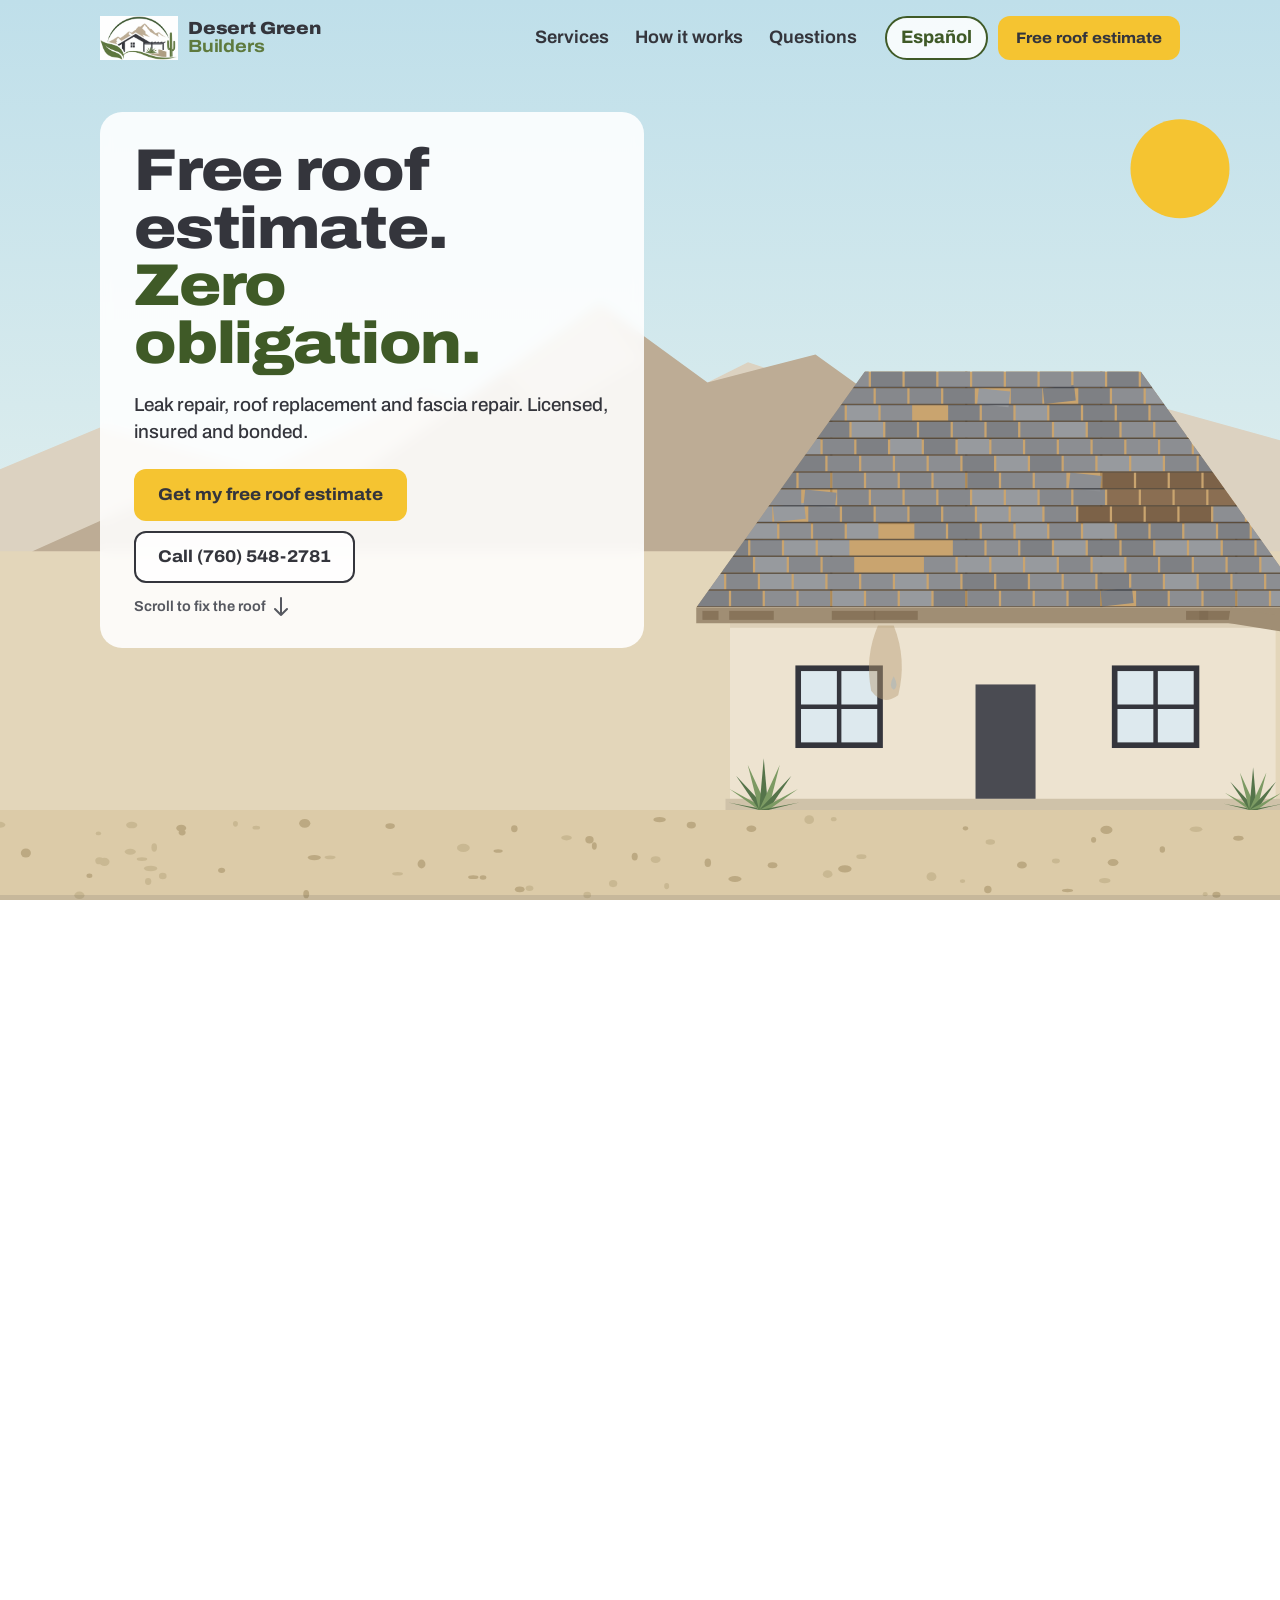
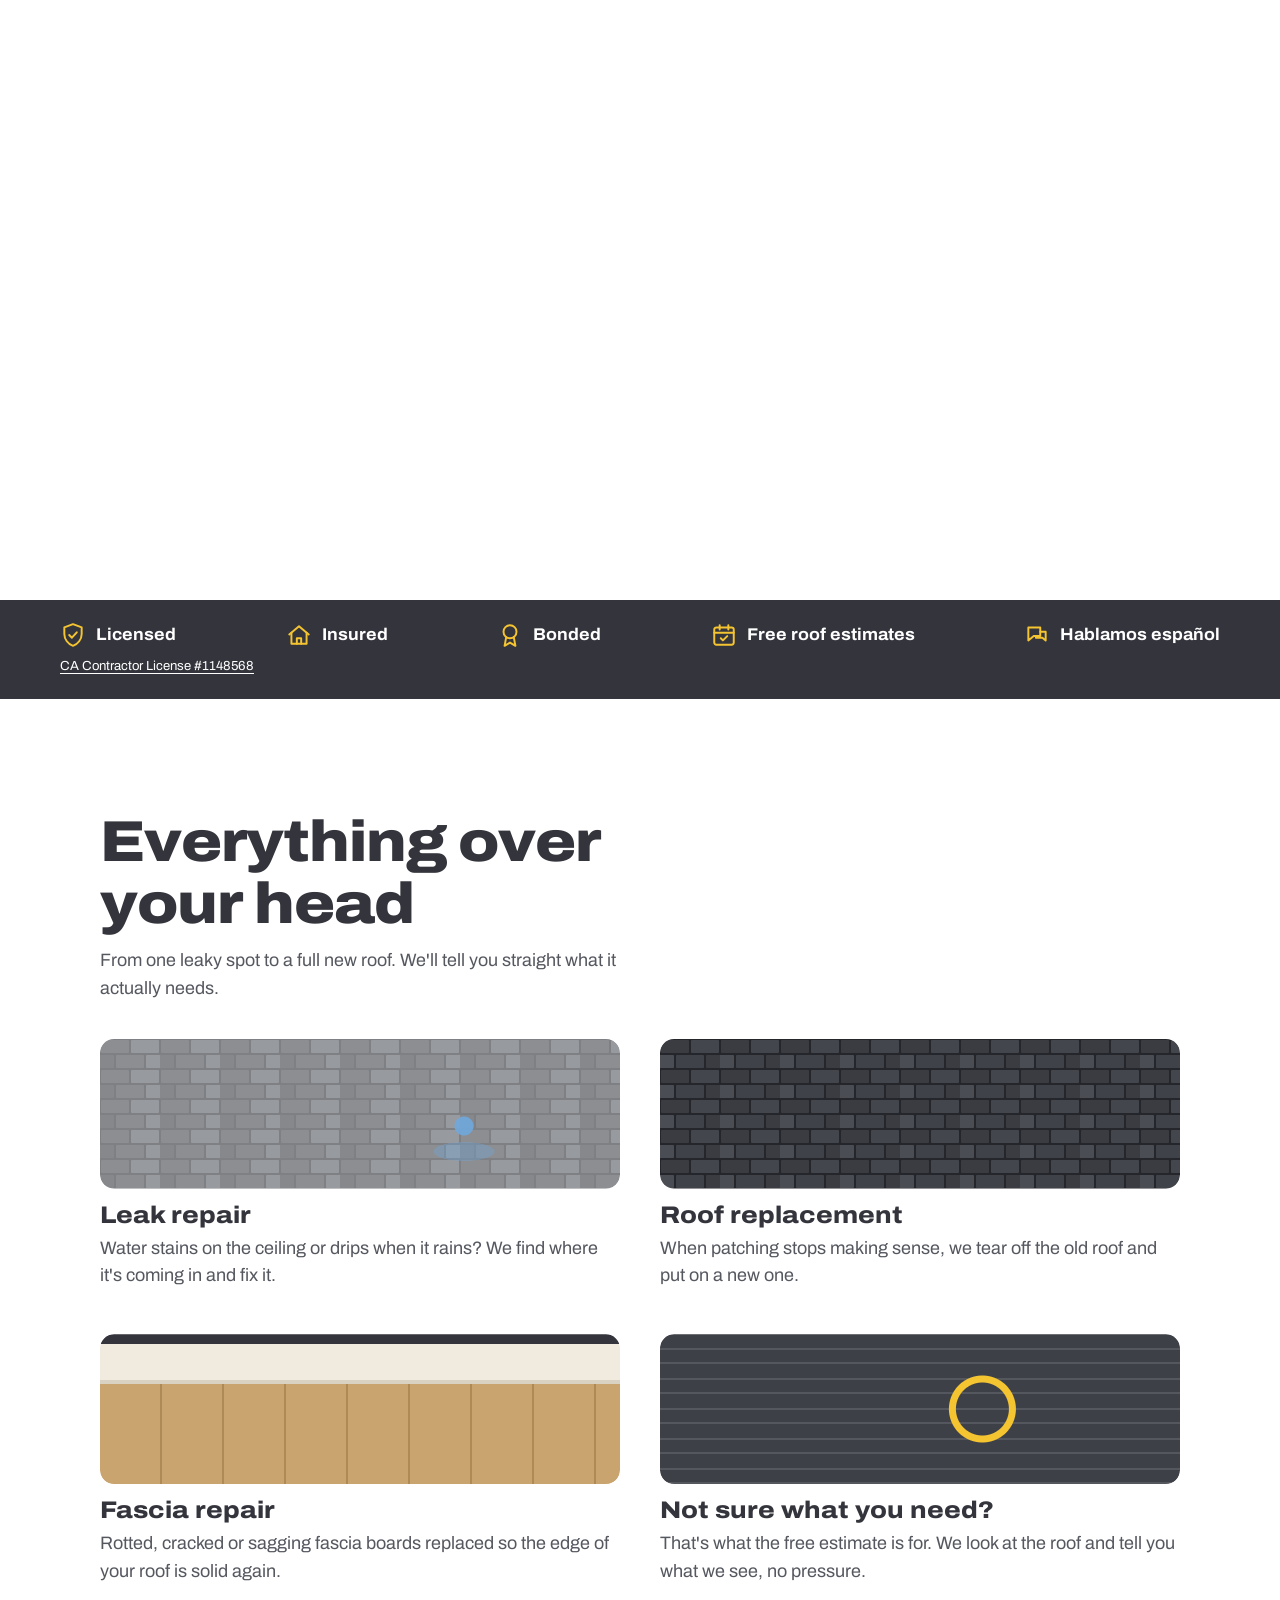
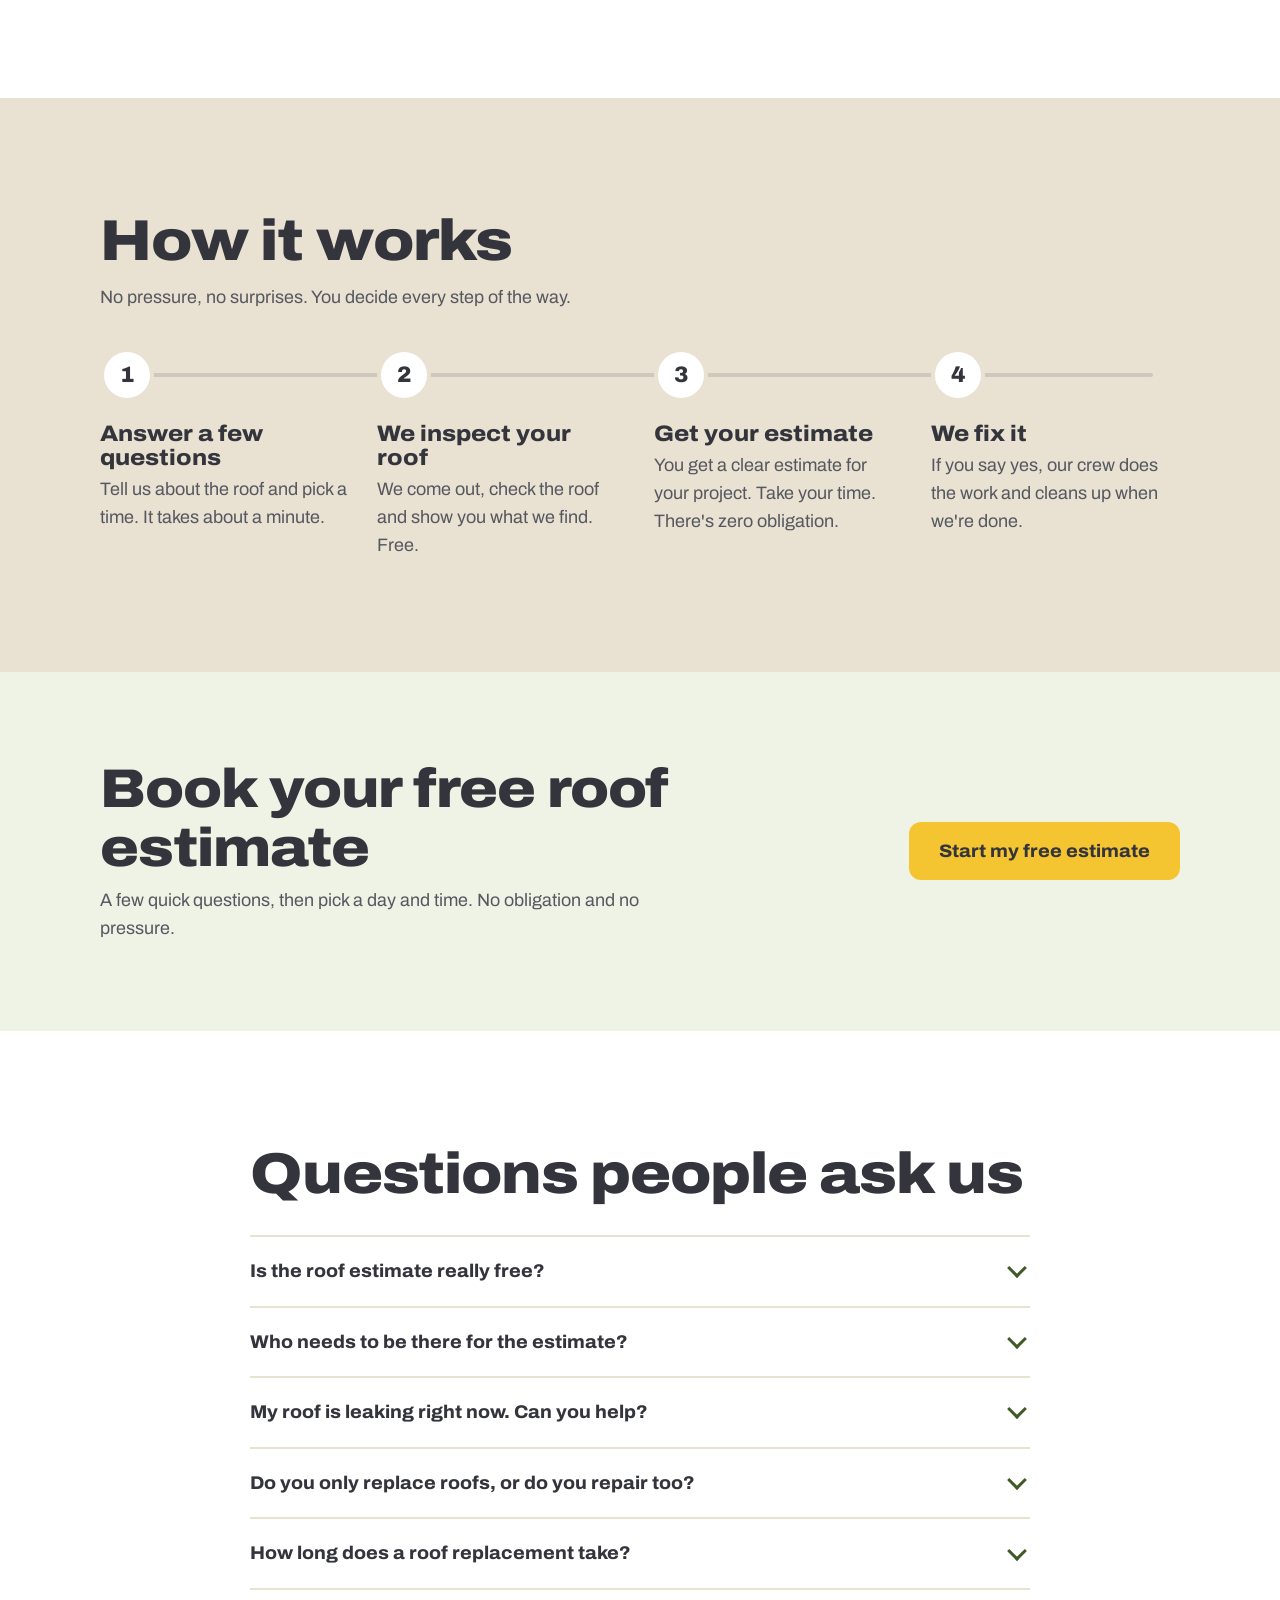
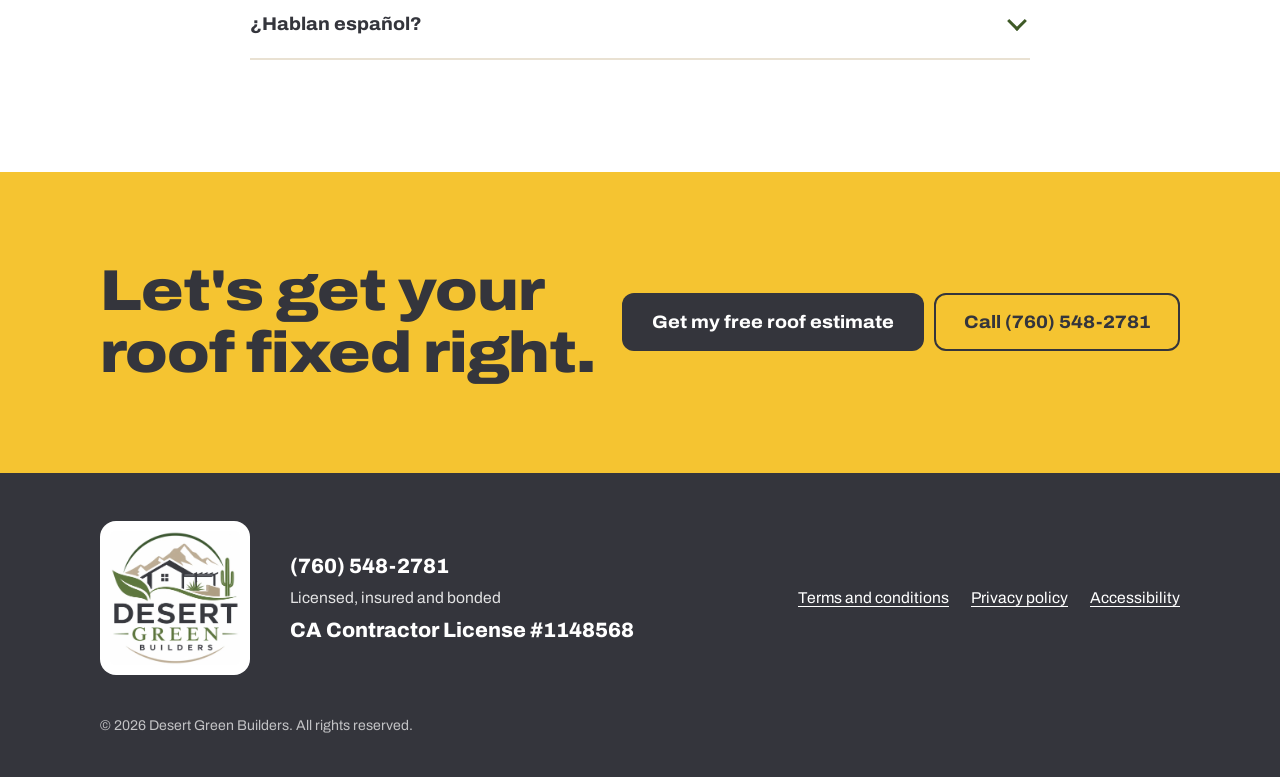
==== roofing/index.html @ aab6ffae "Add a separate roofing site at /roofing/ New landing page (scroll-built roof repair scene, services," ====
<!doctype html>
<html lang="en" data-title-es="Desert Green Builders | Reparación de goteras y techos nuevos" data-desc-es="Reparación de goteras, techos nuevos y reparación de fascia. Estimado gratis en su casa, sin compromiso. Con licencia, asegurados y afianzados.">
<head>
  <meta charset="utf-8">
  <meta name="viewport" content="width=device-width, initial-scale=1, viewport-fit=cover">
  <title>Desert Green Builders | Roof Leak Repair &amp; Roof Replacement</title>
  <meta name="description" content="Roof leak repair, roof replacement and fascia repair. Free on-site roof estimate with zero obligation. Licensed, insured and bonded. Hablamos español.">
  <link rel="canonical" href="https://desertgreenbuilders.com/roofing/">
  <meta name="theme-color" content="#3F5A27">
  <meta name="color-scheme" content="light">

  <meta property="og:type" content="website">
  <meta property="og:site_name" content="Desert Green Builders">
  <meta property="og:title" content="Desert Green Builders | Free roof estimate">
  <meta property="og:description" content="Leak repair, roof replacement and fascia repair. Free on-site estimate, zero obligation.">
  <meta property="og:url" content="https://desertgreenbuilders.com/roofing/">
  <meta property="og:image" content="https://desertgreenbuilders.com/assets/img/og.jpg">
  <meta name="twitter:card" content="summary_large_image">

  <link rel="icon" href="/favicon.ico" sizes="any">
  <link rel="icon" type="image/png" href="/assets/img/icon-512.png">
  <link rel="apple-touch-icon" href="/apple-touch-icon.png">

  <link rel="preconnect" href="https://fonts.googleapis.com">
  <link rel="preconnect" href="https://fonts.gstatic.com" crossorigin>
  <link href="https://fonts.googleapis.com/css2?family=Archivo:wdth,wght@62..125,100..900&display=swap" rel="stylesheet">
  <link rel="stylesheet" href="../assets/css/styles.css">
  <link rel="stylesheet" href="assets/roof.css">

  <script type="application/ld+json">
  {
    "@context": "https://schema.org",
    "@type": "RoofingContractor",
    "name": "Desert Green Builders",
    "url": "https://desertgreenbuilders.com/roofing/",
    "telephone": "+1-760-548-2781",
    "image": "https://desertgreenbuilders.com/assets/img/og.jpg",
    "logo": "https://desertgreenbuilders.com/assets/img/icon-512.png",
    "knowsLanguage": ["en", "es"],
    "makesOffer": [
      {"@type": "Offer", "itemOffered": {"@type": "Service", "name": "Roof leak repair"}},
      {"@type": "Offer", "itemOffered": {"@type": "Service", "name": "Roof replacement"}},
      {"@type": "Offer", "itemOffered": {"@type": "Service", "name": "Fascia repair"}}
    ]
  }
  </script>
  <!-- Meta Pixel Code -->
  <script>
  !function(f,b,e,v,n,t,s)
  {if(f.fbq)return;n=f.fbq=function(){n.callMethod?
  n.callMethod.apply(n,arguments):n.queue.push(arguments)};
  if(!f._fbq)f._fbq=n;n.push=n;n.loaded=!0;n.version='2.0';
  n.queue=[];t=b.createElement(e);t.async=!0;
  t.src=v;s=b.getElementsByTagName(e)[0];
  s.parentNode.insertBefore(t,s)}(window, document,'script',
  'https://connect.facebook.net/en_US/fbevents.js');
  fbq('init', '1041541538324909');
  fbq('track', 'PageView');
  </script>
  <noscript><img height="1" width="1" style="display:none"
  src="https://www.facebook.com/tr?id=1041541538324909&ev=PageView&noscript=1"
  /></noscript>
  <!-- End Meta Pixel Code -->
</head>
<body>
  <a class="skip-link" href="#main" data-i18n="skip">Skip to content</a>

  <header class="site-header" id="siteHeader">
    <div class="site-header__inner">
      <a class="brand" href="#top" aria-label="Desert Green Builders, back to top">
        <img class="brand__mark" src="../assets/img/emblem.webp" width="480" height="265" alt="">
        <span class="brand__name">Desert Green <span>Builders</span></span>
      </a>
      <nav class="site-nav" aria-label="Main">
        <a href="#services" data-i18n="nav.services">Services</a>
        <a href="#how" data-i18n="nav.how">How it works</a>
        <a href="#faq" data-i18n="nav.faq">Questions</a>
      </nav>
      <div class="site-header__actions">
        <button class="lang-toggle" type="button" data-lang-toggle>
          <span data-i18n="lang.switch">Español</span>
        </button>
        <a class="btn btn--sun btn--sm header-cta" href="estimate.html" data-i18n="r.cta.short">Free roof estimate</a>
      </div>
    </div>
  </header>

  <main id="main">
    <!-- 1. The roof job: a pinned, scroll-driven illustration -->
    <section class="build" id="top" aria-labelledby="heroTitle">
      <div class="build__stage">
        <svg class="yard" id="yard" role="img" aria-labelledby="roofTitle" preserveAspectRatio="xMidYMax slice">
          <title id="roofTitle" data-i18n="r.scene.alt">Illustration of a worn, leaking roof being torn off and replaced with new underlayment, new shingles and new fascia.</title>
        </svg>

        <div class="build__copy">
          <div class="hero" id="hero">
            <h1 class="hero__title" id="heroTitle">
              <span class="hero__line" data-i18n="r.hero.l1">Free roof estimate.</span>
              <span class="hero__line" data-i18n="hero.l2">Zero obligation.</span>
            </h1>
            <p class="hero__sub" data-i18n="r.hero.sub">Leak repair, roof replacement and fascia repair. Licensed, insured and bonded.</p>
            <div class="hero__actions">
              <a class="btn btn--sun" href="estimate.html" data-i18n="r.cta.book">Get my free roof estimate</a>
              <a class="btn btn--ghost" href="tel:+17605482781" data-i18n="cta.call">Call (760) 548-2781</a>
            </div>
            <p class="hero__hint" aria-hidden="true">
              <span data-i18n="r.hero.hint">Scroll to fix the roof</span>
              <svg width="14" height="20" viewBox="0 0 14 20" fill="none"><path d="M7 1v17M1 12l6 6 6-6" stroke="currentColor" stroke-width="2" stroke-linecap="round" stroke-linejoin="round"/></svg>
            </p>
          </div>

          <ol class="captions" aria-label="How we fix a roof">
            <li class="caption" data-stage="1"><h2 data-i18n="r.cap.1.t">Find the problem</h2><p data-i18n="r.cap.1.d">We get up on the roof, find where the water is getting in and show you what we found.</p></li>
            <li class="caption" data-stage="2"><h2 data-i18n="r.cap.2.t">Tear off the old roof</h2><p data-i18n="r.cap.2.d">Worn and broken shingles come off, all the way down to the deck.</p></li>
            <li class="caption" data-stage="3"><h2 data-i18n="r.cap.3.t">Underlayment</h2><p data-i18n="r.cap.3.d">A new waterproof layer goes down before anything else.</p></li>
            <li class="caption" data-stage="4"><h2 data-i18n="r.cap.4.t">New roof</h2><p data-i18n="r.cap.4.d">New shingles go on row by row, from the edge up to the ridge.</p></li>
            <li class="caption" data-stage="5"><h2 data-i18n="r.cap.5.t">Fascia and edges</h2><p data-i18n="r.cap.5.d">Rotted fascia gets replaced and the edges get sealed, so water runs off instead of in.</p></li>
            <li class="caption caption--final" data-stage="6">
              <h2 data-i18n="r.cap.6.t">Dry, solid, done right.</h2>
              <p data-i18n="r.cap.6.d">A small leak or a whole new roof. It all starts with a free estimate.</p>
              <a class="btn btn--sun" href="estimate.html" data-i18n="r.cta.book">Get my free roof estimate</a>
            </li>
          </ol>
        </div>

        <div class="build__progress" aria-hidden="true"><span id="buildProgress"></span></div>
      </div>
    </section>

    <!-- 2. Trust -->
    <section class="trust" aria-label="Why homeowners trust us">
      <ul class="trust__list">
        <li><svg aria-hidden="true" viewBox="0 0 24 24"><path d="M12 2 4 5v6c0 5 3.4 9.4 8 11 4.6-1.6 8-6 8-11V5l-8-3Z"/><path d="m8.5 12 2.5 2.5 4.5-5"/></svg><span data-i18n="trust.licensed">Licensed</span></li>
        <li><svg aria-hidden="true" viewBox="0 0 24 24"><path d="M3 11.5 12 4l9 7.5"/><path d="M5 10v10h14V10"/><path d="M10 20v-5h4v5"/></svg><span data-i18n="trust.insured">Insured</span></li>
        <li><svg aria-hidden="true" viewBox="0 0 24 24"><circle cx="12" cy="9" r="6"/><path d="m8.5 14-1.5 8 5-3 5 3-1.5-8"/></svg><span data-i18n="trust.bonded">Bonded</span></li>
        <li><svg aria-hidden="true" viewBox="0 0 24 24"><rect x="3" y="5" width="18" height="16" rx="2"/><path d="M3 10h18M8 3v4M16 3v4"/><path d="m9 15 2 2 4-4"/></svg><span data-i18n="r.trust.free">Free roof estimates</span></li>
        <li><svg aria-hidden="true" viewBox="0 0 24 24"><path d="M4 5h11v8H9l-5 4V5Z"/><path d="M15 9h5v8l-3-2.5h-6V13"/></svg><span lang="es">Hablamos español</span></li>
      </ul>
      <p class="trust__license" data-license-line hidden></p>
    </section>

    <!-- 3. Services -->
    <section class="services section" id="services" aria-labelledby="servicesTitle">
      <div class="wrap">
        <div class="section__head">
          <h2 class="section__title" id="servicesTitle" data-i18n="r.svc.title">Everything over your head</h2>
          <p class="section__lede" data-i18n="r.svc.lede">From one leaky spot to a full new roof. We'll tell you straight what it actually needs.</p>
        </div>
        <ul class="svc-list">
          <li class="svc">
            <div class="svc__swatch svc__swatch--leak" aria-hidden="true"></div>
            <div class="svc__body">
              <h3 data-i18n="r.svc.leak.t">Leak repair</h3>
              <p data-i18n="r.svc.leak.d">Water stains on the ceiling or drips when it rains? We find where it's coming in and fix it.</p>
            </div>
          </li>
          <li class="svc">
            <div class="svc__swatch svc__swatch--shingle" aria-hidden="true"></div>
            <div class="svc__body">
              <h3 data-i18n="r.svc.replace.t">Roof replacement</h3>
              <p data-i18n="r.svc.replace.d">When patching stops making sense, we tear off the old roof and put on a new one.</p>
            </div>
          </li>
          <li class="svc">
            <div class="svc__swatch svc__swatch--fascia" aria-hidden="true"></div>
            <div class="svc__body">
              <h3 data-i18n="r.svc.fascia.t">Fascia repair</h3>
              <p data-i18n="r.svc.fascia.d">Rotted, cracked or sagging fascia boards replaced so the edge of your roof is solid again.</p>
            </div>
          </li>
          <li class="svc">
            <div class="svc__swatch svc__swatch--inspect" aria-hidden="true"></div>
            <div class="svc__body">
              <h3 data-i18n="r.svc.unsure.t">Not sure what you need?</h3>
              <p data-i18n="r.svc.unsure.d">That's what the free estimate is for. We look at the roof and tell you what we see, no pressure.</p>
            </div>
          </li>
        </ul>
      </div>
    </section>

    <!-- 4. How it works -->
    <section class="how section" id="how" aria-labelledby="howTitle">
      <div class="wrap">
        <div class="section__head">
          <h2 class="section__title" id="howTitle" data-i18n="how.title">How it works</h2>
          <p class="section__lede" data-i18n="how.lede">No pressure, no surprises. You decide every step of the way.</p>
        </div>
        <ol class="steps" id="steps">
          <li class="step">
            <span class="step__num" aria-hidden="true">1</span>
            <h3 data-i18n="r.how.1.t">Answer a few questions</h3>
            <p data-i18n="r.how.1.d">Tell us about the roof and pick a time. It takes about a minute.</p>
          </li>
          <li class="step">
            <span class="step__num" aria-hidden="true">2</span>
            <h3 data-i18n="r.how.2.t">We inspect your roof</h3>
            <p data-i18n="r.how.2.d">We come out, check the roof and show you what we find. Free.</p>
          </li>
          <li class="step">
            <span class="step__num" aria-hidden="true">3</span>
            <h3 data-i18n="how.3.t">Get your estimate</h3>
            <p data-i18n="how.3.d">You get a clear estimate for your project. Take your time. There's zero obligation.</p>
          </li>
          <li class="step">
            <span class="step__num" aria-hidden="true">4</span>
            <h3 data-i18n="r.how.4.t">We fix it</h3>
            <p data-i18n="r.how.4.d">If you say yes, our crew does the work and cleans up when we're done.</p>
          </li>
        </ol>
      </div>
    </section>

    <!-- 5. Book -->
    <section class="roof-cta" aria-labelledby="ctaTitle">
      <div class="wrap roof-cta__inner">
        <div>
          <h2 class="roof-cta__title" id="ctaTitle" data-i18n="r.book.title">Book your free roof estimate</h2>
          <p class="roof-cta__lede" data-i18n="r.book.lede">A few quick questions, then pick a day and time. No obligation and no pressure.</p>
        </div>
        <a class="btn btn--sun btn--lg" href="estimate.html" data-i18n="r.cta.start">Start my free estimate</a>
      </div>
    </section>

    <!-- 6. FAQ -->
    <section class="faq section" id="faq" aria-labelledby="faqTitle">
      <div class="wrap faq__wrap">
        <h2 class="section__title" id="faqTitle" data-i18n="faq.title">Questions people ask us</h2>
        <div class="faq__list">
          <details>
            <summary data-i18n="r.faq.1.q">Is the roof estimate really free?</summary>
            <p data-i18n="r.faq.1.a">Yes. We come out, look at the roof and give you an estimate at no cost. There's zero obligation to hire us.</p>
          </details>
          <details>
            <summary data-i18n="r.faq.2.q">Who needs to be there for the estimate?</summary>
            <p data-i18n="r.faq.2.a">Please make sure all homeowners are there, so everyone can see what we find and ask their questions at the same time.</p>
          </details>
          <details>
            <summary data-i18n="r.faq.3.q">My roof is leaking right now. Can you help?</summary>
            <p data-i18n="r.faq.3.a">Yes. Book the earliest time you see, or call us at (760) 548-2781 and tell us it's leaking.</p>
          </details>
          <details>
            <summary data-i18n="r.faq.4.q">Do you only replace roofs, or do you repair too?</summary>
            <p data-i18n="r.faq.4.a">Both. If a repair will fix it, we'll tell you. We only recommend a new roof when the old one can't be saved.</p>
          </details>
          <details>
            <summary data-i18n="r.faq.5.q">How long does a roof replacement take?</summary>
            <p data-i18n="r.faq.5.a">It depends on the size of the roof and what's under the old one. We'll give you a timeline along with your estimate.</p>
          </details>
          <details>
            <summary lang="es">¿Hablan español?</summary>
            <p lang="es">Sí. Toque el botón “Español” arriba y toda la página cambia a español. También le atendemos en español por teléfono y en su casa.</p>
          </details>
        </div>
      </div>
    </section>

    <!-- 7. Closing call to action -->
    <section class="closer" aria-labelledby="closerTitle">
      <div class="wrap closer__inner">
        <h2 class="closer__title" id="closerTitle" data-i18n="r.close.title">Let's get your roof fixed right.</h2>
        <div class="closer__actions">
          <a class="btn btn--dark btn--lg" href="estimate.html" data-i18n="r.cta.book">Get my free roof estimate</a>
          <a class="btn btn--ghost-dark btn--lg" href="tel:+17605482781" data-i18n="cta.call">Call (760) 548-2781</a>
        </div>
      </div>
    </section>
  </main>

  <footer class="site-footer">
    <div class="wrap site-footer__inner">
      <img class="site-footer__logo" src="../assets/img/logo.webp" width="640" height="664" alt="Desert Green Builders" loading="lazy">
      <div class="site-footer__info">
        <p><a href="tel:+17605482781">(760) 548-2781</a></p>
        <p data-i18n="foot.trust">Licensed, insured and bonded</p>
        <p data-license-line hidden></p>
      </div>
      <nav class="site-footer__links" aria-label="Legal">
        <a href="terms.html" data-i18n="foot.terms">Terms and conditions</a>
        <a href="privacy.html" data-i18n="foot.privacy">Privacy policy</a>
        <a href="accessibility.html" data-i18n="foot.a11y">Accessibility</a>
      </nav>
      <p class="site-footer__copy">© <span data-year></span> Desert Green Builders. <span data-i18n="foot.rights">All rights reserved.</span></p>
    </div>
  </footer>

  <div class="action-bar" id="actionBar">
    <a class="btn btn--dark" href="tel:+17605482781">
      <svg aria-hidden="true" viewBox="0 0 24 24"><path d="M5 3h4l2 5-2.5 1.5a11 11 0 0 0 6 6L16 13l5 2v4a2 2 0 0 1-2 2A16 16 0 0 1 3 5a2 2 0 0 1 2-2Z"/></svg>
      <span data-i18n="bar.call">Call</span>
    </a>
    <a class="btn btn--sun" href="estimate.html" data-i18n="r.cta.short">Free roof estimate</a>
  </div>

  <script src="../assets/js/attribution.js"></script>
  <script src="../assets/js/config.js"></script>
  <script src="assets/es.js"></script>
  <script src="../assets/js/i18n.js"></script>
  <script src="../assets/vendor/gsap.min.js" defer></script>
  <script src="../assets/vendor/ScrollTrigger.min.js" defer></script>
  <script src="assets/roof.js" defer></script>
  <script src="../assets/js/main.js" defer></script>
</body>
</html>
---- assets/css/styles.css ----
/* Desert Green Builders. Mobile first. */

:root {
  --green: #3F5A27;
  --green-600: #5E7A3E;
  --turf: #6E9443;
  --green-50: #EEF3E6;
  --green-100: #DCE7CC;
  --char: #34353C;
  --muted: #565860;
  --sand: #BDAC95;
  --sand-200: #E9E1D2;
  --sun: #F5C431;
  --sun-600: #E3AE14;
  --white: #FFFFFF;
  --line: #CFC8BA;
  --err: #B42318;
  --err-bg: #FDECEA;

  --font: "Archivo", ui-sans-serif, system-ui, -apple-system, "Segoe UI", Roboto, Arial, sans-serif;
  --header-h: 64px;
  --gutter: 20px;
  --radius: 12px;
  --maxw: 1160px;
}

*, *::before, *::after { box-sizing: border-box; }
[hidden] { display: none !important; }
html { -webkit-text-size-adjust: 100%; scroll-padding-top: calc(var(--header-h) + 12px); }
@media (prefers-reduced-motion: no-preference) { html { scroll-behavior: smooth; } }
body {
  margin: 0;
  font-family: var(--font);
  font-size: 1.0625rem;
  line-height: 1.55;
  color: var(--char);
  background: var(--white);
  font-stretch: 100%;
  -webkit-font-smoothing: antialiased;
  padding-bottom: 76px; /* room for the mobile action bar */
}
@media (min-width: 900px) { body { padding-bottom: 0; font-size: 1.125rem; } }
img, svg { display: block; max-width: 100%; }
a { color: var(--green); text-underline-offset: 3px; }
h1, h2, h3 { margin: 0; line-height: 1.08; font-weight: 800; }
p { margin: 0; }
sup { font-size: 0.5em; vertical-align: super; line-height: 0; }
button { font: inherit; }

:focus-visible { outline: 3px solid var(--char); outline-offset: 3px; border-radius: 6px; }

.skip-link {
  position: absolute; left: 12px; top: -60px; z-index: 100;
  background: var(--char); color: var(--white); padding: 10px 16px; border-radius: 8px; font-weight: 700;
}
.skip-link:focus { top: 12px; }

.wrap { width: 100%; max-width: var(--maxw); margin: 0 auto; padding: 0 var(--gutter); }
@media (min-width: 900px) {
  :root {
    --gutter: 40px; --header-h: 76px;
    --copy-left: max(var(--gutter), calc((100vw - var(--maxw)) / 2 + var(--gutter)));
    --copy-w: min(34rem, calc(54vw - var(--copy-left)));
  }
}

/* ---------- Buttons ---------- */
.btn {
  display: inline-flex; align-items: center; justify-content: center; gap: 8px;
  min-height: 52px; padding: 0 22px;
  border: 2px solid transparent; border-radius: var(--radius);
  font-weight: 750; font-size: 1.0625rem; font-stretch: 108%; line-height: 1.1;
  text-decoration: none; text-align: center; cursor: pointer;
  transition: background-color .15s ease, color .15s ease, border-color .15s ease, transform .15s ease;
}
.btn:active { transform: translateY(1px); }
.btn svg { flex: none; width: 20px; height: 20px; fill: none; stroke: currentColor; stroke-width: 2; stroke-linejoin: round; }
.btn--sun { background: var(--sun); color: var(--char); }
.btn--sun:hover { background: var(--sun-600); }
.btn--dark { background: var(--char); color: var(--white); }
.btn--dark:hover { background: #1F2024; }
.btn--ghost { background: rgba(255, 255, 255, .82); color: var(--char); border-color: var(--char); }
.btn--ghost:hover { background: var(--white); }
.btn--ghost-dark { background: transparent; color: var(--char); border-color: var(--char); }
.btn--ghost-dark:hover { background: rgba(52, 53, 60, .08); }
.btn--sm { min-height: 44px; padding: 0 16px; font-size: 0.95rem; }
.btn--lg { min-height: 58px; padding: 0 28px; font-size: 1.125rem; }
.btn--block { width: 100%; }
.btn[disabled], .btn[aria-busy="true"] { opacity: .6; cursor: progress; }

.linkish {
  background: none; border: 0; padding: 4px 0; color: var(--green); font-weight: 700;
  text-decoration: underline; text-underline-offset: 3px; cursor: pointer;
}
.linkish[disabled] { color: var(--muted); text-decoration: none; cursor: default; }

/* ---------- Header ---------- */
.site-header {
  position: fixed; inset: 0 0 auto; z-index: 50; height: var(--header-h);
  transition: background-color .2s ease, box-shadow .2s ease;
}
.site-header.is-scrolled { background: var(--white); box-shadow: 0 1px 0 rgba(52, 53, 60, .12); }
.site-header__inner {
  height: 100%; max-width: var(--maxw); margin: 0 auto; padding: 0 var(--gutter);
  display: flex; align-items: center; gap: 16px;
}
.brand { display: flex; align-items: center; gap: 10px; text-decoration: none; color: var(--char); margin-right: auto; }
.brand__mark { width: 62px; height: auto; mix-blend-mode: multiply; }
.brand__name { font-weight: 850; font-stretch: 112%; font-size: 0.98rem; line-height: 1.02; letter-spacing: -0.01em; }
.brand__name span { display: block; color: var(--green-600); font-weight: 700; }
.site-nav { display: none; }
.site-header__actions { display: flex; align-items: center; gap: 10px; }
.lang-toggle {
  min-height: 44px; padding: 0 14px; border-radius: 999px; cursor: pointer;
  background: rgba(255, 255, 255, .85); border: 2px solid var(--green); color: var(--green); font-weight: 750;
}
.lang-toggle:hover { background: var(--green-50); }
.header-cta { display: none; }
@media (min-width: 640px) { .header-cta { display: inline-flex; } }
@media (min-width: 1000px) {
  .brand__mark { width: 78px; }
  .brand__name { font-size: 1.1rem; }
  .site-nav { display: flex; gap: 26px; margin-right: 12px; }
  .site-nav a { color: var(--char); text-decoration: none; font-weight: 650; }
  .site-nav a:hover { color: var(--green); text-decoration: underline; }
}

/* ---------- Build (hero) ---------- */
.build { position: relative; }
.build__stage {
  position: relative; height: 100vh; height: 100svh; min-height: 560px; overflow: hidden;
  background: #EDF5F0;
}
.yard { position: absolute; inset: 0; width: 100%; height: 100%; }
.build__copy {
  position: absolute; inset: 0; pointer-events: none;
  padding: calc(var(--header-h) + 14px) var(--gutter) 0;
  max-width: var(--maxw); margin: 0 auto;
}
.build__copy a, .build__copy button { pointer-events: auto; }

.hero {
  max-width: 38rem; margin: 0 -6px; padding: 16px 16px 14px; border-radius: 18px;
  background: rgba(255, 255, 255, .86);
  -webkit-backdrop-filter: blur(6px); backdrop-filter: blur(6px);
}
.hero__title {
  font-size: clamp(2rem, 8vw, 5.2rem);
  font-weight: 860; font-stretch: 112%; letter-spacing: -0.02em; line-height: 0.98;
}
.hero__line { display: block; }
.hero__line + .hero__line { color: var(--green); }
.hero__sub { margin-top: 12px; max-width: 32rem; font-size: 1rem; font-weight: 500; line-height: 1.45; }
.hero__actions { display: flex; flex-wrap: wrap; gap: 10px; margin-top: 14px; }
.hero__hint { display: none; }
.motion .hero__hint {
  display: inline-flex; align-items: center; gap: 8px; margin-top: 12px;
  font-size: 0.9rem; font-weight: 650; color: var(--muted);
}
.hero__hint svg { animation: nudge 1.6s ease-in-out infinite; }
@keyframes nudge { 50% { transform: translateY(4px); } }
@media (max-width: 899px) {
  .hero__actions .btn--ghost { display: none; } /* call lives in the action bar on phones */
}
@media (min-width: 900px) {
  .build__copy { padding-top: calc(var(--header-h) + 36px); }
  .hero { max-width: var(--copy-w); margin: 0; padding: 30px 34px 28px; border-radius: 22px; background: rgba(255, 255, 255, .88); }
  .hero__title { font-size: clamp(3rem, 4.6vw, 4.4rem); }
  .hero__sub { font-size: 1.18rem; margin-top: 18px; }
  .hero__actions { margin-top: 24px; }
}

.captions { list-style: none; margin: 0; padding: 0; display: grid; position: absolute; left: var(--gutter); right: var(--gutter); top: calc(var(--header-h) + 14px); visibility: hidden; }
.motion .captions { visibility: visible; }
.caption { grid-area: 1 / 1; max-width: 42rem; visibility: hidden; }
.caption h2 {
  font-size: clamp(2rem, 7.6vw, 4.4rem); font-weight: 860; font-stretch: 115%; letter-spacing: -0.02em;
}
.caption p { margin-top: 10px; font-size: 1.08rem; font-weight: 550; max-width: 26rem; }
.caption .btn { margin-top: 18px; }
@media (min-width: 900px) {
  /* On wide screens the house starts a little past the middle of the screen, so the text column
     stops at 54% of the width (minus the page margin) and never runs into it. */
  .captions { top: calc(var(--header-h) + 40px); left: var(--gutter); right: auto; width: var(--copy-w); }
  .caption { max-width: none; }
  .caption h2 { font-size: clamp(2.4rem, 4.2vw, 4rem); }
  .caption p { font-size: 1.2rem; }
}

.build__progress { position: absolute; left: 0; right: 0; bottom: 0; height: 5px; background: rgba(52, 53, 60, .12); display: none; }
.motion .build__progress { display: block; }
.build__progress span { display: block; height: 100%; background: var(--sun); transform: scaleX(0); transform-origin: left; }

/* ---------- Trust ---------- */
.trust { background: var(--char); color: var(--white); padding: 14px var(--gutter); }
.trust__list {
  list-style: none; margin: 0 auto; padding: 0; max-width: var(--maxw);
  display: flex; flex-wrap: wrap; justify-content: center; gap: 8px 14px;
}
.trust__list li { display: flex; align-items: center; gap: 6px; font-size: 0.86rem; font-weight: 700; font-stretch: 105%; white-space: nowrap; }
.trust__list svg { width: 18px; height: 18px; flex: none; fill: none; stroke: var(--sun); stroke-width: 2; stroke-linecap: round; stroke-linejoin: round; }
.trust__license { max-width: var(--maxw); margin: 8px auto 0; text-align: center; font-size: .82rem; color: rgba(255, 255, 255, .8); }
.trust__license a { color: var(--white); }
@media (min-width: 760px) {
  .trust { padding: 22px var(--gutter); }
  .trust__list { justify-content: space-between; }
  .trust__list li { font-size: 1.0625rem; gap: 10px; }
  .trust__list svg { width: 26px; height: 26px; stroke-width: 1.8; }
  .trust__license { text-align: left; }
}

/* ---------- Sections ---------- */
.section { padding: 72px 0; }
@media (min-width: 900px) { .section { padding: 112px 0; } }
.section__head { max-width: 40rem; margin-bottom: 36px; }
.section__title { font-size: clamp(2rem, 6.4vw, 3.6rem); font-weight: 850; font-stretch: 112%; letter-spacing: -0.02em; }
.section__lede { margin-top: 12px; font-size: 1.12rem; color: var(--muted); max-width: 34rem; }

/* ---------- Services ---------- */
.svc-list { list-style: none; margin: 0; padding: 0; display: grid; gap: 30px; }
.svc { display: grid; gap: 14px; align-content: start; }
.svc__swatch { height: 116px; border-radius: 14px; background-color: var(--sand); }
.svc h3 { font-size: 1.5rem; font-stretch: 112%; }
.svc p { margin-top: 6px; color: var(--muted); max-width: 34rem; }
@media (min-width: 760px) {
  .svc-list { grid-template-columns: 1fr 1fr; gap: 44px 40px; }
  .svc__swatch { height: 150px; }
}
@media (min-width: 1100px) {
  .svc-list { grid-template-columns: 1fr 1fr 1fr; }
}

.svc__swatch--turf {
  background:
    url("data:image/svg+xml,%3Csvg xmlns='http://www.w3.org/2000/svg' width='60' height='40'%3E%3Cg stroke='%2386AE57' stroke-width='1.3' stroke-linecap='round' fill='none' opacity='.7'%3E%3Cpath d='M5 38q1-5 3-9M14 36q-1-4 0-8M23 39q2-6 5-9M34 37q0-5-2-8M44 38q1-5 4-8M53 36q-1-4 1-7M9 18q1-4 3-7M28 17q-1-4 1-7M47 19q2-4 4-6'/%3E%3C/g%3E%3C/svg%3E"),
    repeating-linear-gradient(90deg, #6E9443 0 44px, #5F8539 44px 88px);
}
.svc__swatch--pavers {
  background:
    url("data:image/svg+xml,%3Csvg xmlns='http://www.w3.org/2000/svg' width='120' height='60'%3E%3Crect width='120' height='60' fill='%235B5C61'/%3E%3Cg%3E%3Crect x='2' y='2' width='56' height='26' rx='2' fill='%23C9B79C'/%3E%3Crect x='62' y='2' width='56' height='26' rx='2' fill='%23AE9C82'/%3E%3Crect x='-28' y='32' width='56' height='26' rx='2' fill='%23D6C8B0'/%3E%3Crect x='32' y='32' width='56' height='26' rx='2' fill='%23BDAC95'/%3E%3Crect x='92' y='32' width='56' height='26' rx='2' fill='%23C3AF92'/%3E%3C/g%3E%3C/svg%3E");
}
.svc__swatch--concrete {
  background:
    linear-gradient(90deg, transparent 0 calc(50% - 1px), #A6A59F calc(50% - 1px) calc(50% + 1px), transparent calc(50% + 1px)),
    url("data:image/svg+xml,%3Csvg xmlns='http://www.w3.org/2000/svg' width='60' height='60'%3E%3Cg fill='%23B9B8B1'%3E%3Ccircle cx='7' cy='9' r='1.2'/%3E%3Ccircle cx='31' cy='4' r='.9'/%3E%3Ccircle cx='48' cy='17' r='1.3'/%3E%3Ccircle cx='18' cy='29' r='1'/%3E%3Ccircle cx='40' cy='38' r='1.2'/%3E%3Ccircle cx='9' cy='50' r='.9'/%3E%3Ccircle cx='27' cy='55' r='1.3'/%3E%3Ccircle cx='54' cy='52' r='1'/%3E%3C/g%3E%3C/svg%3E"),
    #D5D4CE;
}
.svc__swatch--gravel {
  background:
    url("data:image/svg+xml,%3Csvg xmlns='http://www.w3.org/2000/svg' width='64' height='64'%3E%3Cg%3E%3Cellipse cx='6' cy='7' rx='5' ry='4' fill='%23A89C8A'/%3E%3Cellipse cx='20' cy='4' rx='4' ry='3' fill='%23E3D8C4'/%3E%3Cellipse cx='34' cy='10' rx='6' ry='4' fill='%238E8576'/%3E%3Cellipse cx='52' cy='6' rx='5' ry='4' fill='%23C7BBA5'/%3E%3Cellipse cx='13' cy='22' rx='5' ry='4' fill='%236F6A62'/%3E%3Cellipse cx='28' cy='26' rx='4' ry='3' fill='%23B5A48A'/%3E%3Cellipse cx='45' cy='24' rx='6' ry='5' fill='%23A89C8A'/%3E%3Cellipse cx='60' cy='30' rx='4' ry='3' fill='%23E3D8C4'/%3E%3Cellipse cx='5' cy='38' rx='4' ry='3' fill='%23C7BBA5'/%3E%3Cellipse cx='21' cy='41' rx='6' ry='4' fill='%239A8C78'/%3E%3Cellipse cx='38' cy='42' rx='5' ry='4' fill='%23E3D8C4'/%3E%3Cellipse cx='54' cy='46' rx='5' ry='4' fill='%238E8576'/%3E%3Cellipse cx='10' cy='56' rx='5' ry='4' fill='%23B5A48A'/%3E%3Cellipse cx='29' cy='58' rx='4' ry='3' fill='%236F6A62'/%3E%3Cellipse cx='45' cy='59' rx='6' ry='4' fill='%23C7BBA5'/%3E%3C/g%3E%3C/svg%3E"),
    #D9C8A6;
}
.svc__swatch--hardscape {
  background:
    linear-gradient(#5B5C61 0 16px, #46474C 16px 20px, transparent 20px),
    url("data:image/svg+xml,%3Csvg xmlns='http://www.w3.org/2000/svg' width='90' height='54'%3E%3Crect width='90' height='54' fill='%238A7A64'/%3E%3Cpath d='M2 2h26l2 14-3 9H3z' fill='%23CDBFA6'/%3E%3Cpath d='M32 2h22l-1 11 2 12H31l2-11z' fill='%23A8977F'/%3E%3Cpath d='M58 2h30v23H60l-3-12z' fill='%23D3C6AD'/%3E%3Cpath d='M-12 29h28l-2 23h-26z' fill='%23B9A98E'/%3E%3Cpath d='M20 29h30l1 12-2 11H21z' fill='%23D9CDB6'/%3E%3Cpath d='M55 29h22l2 23H54l2-12z' fill='%23BDAC95'/%3E%3Cpath d='M82 29h26v23H80z' fill='%23B9A98E'/%3E%3C/svg%3E") 0 20px;
}
.svc__swatch--remodel {
  background:
    linear-gradient(105deg,
      #6E9443 0 34%, #5B5C61 34% 35.5%,
      #C9B79C 35.5% 63%, #5B5C61 63% 64.5%,
      #D9C8A6 64.5% 100%);
}

/* ---------- Our work (before / after) ---------- */
.work { background: var(--char); color: var(--white); }
.work .section__lede { color: rgba(255, 255, 255, .78); }
.work-list { list-style: none; margin: 0; padding: 0; display: grid; gap: 48px; }
@media (min-width: 760px) { .work-list { grid-template-columns: repeat(2, 1fr); gap: 48px 32px; } }
@media (min-width: 1100px) { .work-list { grid-template-columns: repeat(3, 1fr); } }

.ba {
  --pos: 50%;
  position: relative; aspect-ratio: 4 / 5; overflow: hidden; border-radius: 16px;
  background: #4A4B52; cursor: ew-resize; touch-action: pan-y; user-select: none; -webkit-user-select: none;
}
.ba__img { position: absolute; inset: 0; width: 100%; height: 100%; object-fit: cover; pointer-events: none; -webkit-user-drag: none; }
.ba__before { position: absolute; inset: 0; clip-path: inset(0 calc(100% - var(--pos)) 0 0); }
.ba__tag {
  position: absolute; top: 12px; padding: 5px 11px; border-radius: 999px; pointer-events: none;
  font-size: 0.86rem; font-weight: 750; line-height: 1.1;
}
.ba__tag--before { left: 12px; background: rgba(52, 53, 60, .82); color: var(--white); }
.ba__tag--after { right: 12px; background: var(--sun); color: var(--char); }
.ba__handle {
  position: absolute; top: 0; bottom: 0; left: var(--pos); width: 48px; margin-left: -24px;
  display: flex; justify-content: center; outline: none;
}
.ba__handle::before { content: ""; width: 3px; height: 100%; background: var(--white); box-shadow: 0 0 0 1px rgba(0, 0, 0, .18); }
.ba__handle span {
  position: absolute; top: 50%; width: 48px; height: 48px; margin-top: -24px; border-radius: 50%;
  display: grid; place-items: center; background: var(--white); color: var(--char);
  box-shadow: 0 4px 14px rgba(0, 0, 0, .3); transition: transform .15s ease;
}
.ba__handle svg { width: 24px; height: 24px; fill: none; stroke: currentColor; stroke-width: 2.4; stroke-linecap: round; stroke-linejoin: round; }
.ba.is-dragging .ba__handle span { transform: scale(1.08); }
.ba__handle:focus-visible span { outline: 3px solid var(--sun); outline-offset: 3px; }

.proj__views { display: flex; gap: 8px; margin-top: 12px; }
.proj__views button {
  width: 44px; height: 44px; border-radius: 10px; cursor: pointer; font-weight: 750;
  border: 2px solid rgba(255, 255, 255, .35); background: transparent; color: var(--white);
}
.proj__views button:hover { border-color: var(--white); }
.proj__views button[aria-pressed="true"] { background: var(--white); border-color: var(--white); color: var(--char); }
.proj__views button:focus-visible { outline: 3px solid var(--sun); outline-offset: 2px; }
.proj h3 { margin-top: 16px; font-size: 1.4rem; font-stretch: 110%; }
.proj > p { margin-top: 6px; color: rgba(255, 255, 255, .8); }
.proj__tags { list-style: none; margin: 12px 0 0; padding: 0; display: flex; flex-wrap: wrap; gap: 6px; }
.proj__tags li { padding: 4px 11px; border-radius: 999px; background: rgba(255, 255, 255, .1); font-size: 0.88rem; font-weight: 650; }

/* ---------- Reviews ---------- */
.rev-list { list-style: none; margin: 0; padding: 0; display: grid; gap: 22px; }
.rev { padding: 22px 22px 20px; border-radius: 16px; background: var(--green-50); display: flex; flex-direction: column; }
.rev__stars { color: var(--sun-600); font-size: 1.25rem; letter-spacing: 2px; line-height: 1; }
.rev blockquote { margin: 12px 0 0; }
.rev blockquote p { font-size: 1.04rem; line-height: 1.55; }
.rev blockquote p::before { content: "“"; }
.rev blockquote p::after { content: "”"; }
.rev__who { margin-top: auto; padding-top: 14px; font-weight: 750; font-size: 0.95rem; }
.rev__src { display: block; font-weight: 500; color: var(--muted); font-size: 0.88rem; }
.rev--feature { background: var(--green); color: var(--white); }
.rev--feature blockquote p { font-size: 1.18rem; font-weight: 550; }
.rev--feature .rev__stars { color: var(--sun); }
.rev--feature .rev__src { color: rgba(255, 255, 255, .78); }
@media (min-width: 760px) {
  .rev-list { grid-template-columns: repeat(2, 1fr); }
  .rev--feature { grid-column: 1 / -1; }
}
@media (min-width: 1100px) {
  .rev-list { grid-template-columns: repeat(3, 1fr); }
  .rev--feature { grid-column: span 2; padding: 30px 32px; }
  .rev--feature blockquote p { font-size: 1.32rem; }
}

/* ---------- Financing ---------- */
.financing { background: var(--green); color: var(--white); }
.financing__grid { display: grid; gap: 32px; }
.financing__title { font-weight: 860; font-stretch: 115%; letter-spacing: -0.02em; }
.financing__title span { display: block; }
.financing__title span:first-child { font-size: clamp(2.8rem, 13vw, 7.5rem); color: var(--sun); line-height: 0.95; }
.financing__title span:last-child { font-size: clamp(1.7rem, 5.4vw, 3rem); margin-top: 8px; }
.financing__lede { margin: 18px 0 24px; font-size: 1.15rem; max-width: 34rem; }
.financing__fine { font-size: 0.86rem; line-height: 1.55; color: rgba(255, 255, 255, .86); max-width: 46rem; }
.financing__fine a { color: var(--white); }
.financing__fine summary { list-style: none; cursor: pointer; }
.financing__fine summary::-webkit-details-marker { display: none; }
.financing__more {
  display: inline-block; margin-top: 8px; padding: 4px 0; font-weight: 750; color: var(--white);
  text-decoration: underline; text-underline-offset: 3px;
}
.financing__fine[open] .financing__more { display: none; }
.financing__fine > p { margin-top: 10px; }
@media (min-width: 1000px) {
  .financing__grid { grid-template-columns: 1.25fr 1fr; gap: 64px; align-items: end; }
}

/* ---------- How it works ---------- */
.how { background: var(--sand-200); }
.steps { --line: 1; list-style: none; margin: 0; padding: 0; display: grid; gap: 34px; position: relative; }
.steps::before, .steps::after {
  content: ""; position: absolute; left: 25px; top: 26px; bottom: 26px; width: 4px; border-radius: 2px;
}
.steps::before { background: rgba(52, 53, 60, .14); }
.steps::after { background: var(--green); transform-origin: top; transform: scaleY(var(--line)); }
.step { position: relative; padding-left: 74px; min-height: 52px; }
.step__num {
  position: absolute; left: 0; top: 0; z-index: 1; width: 54px; height: 54px; border-radius: 50%;
  display: grid; place-items: center; font-weight: 850; font-size: 1.4rem;
  background: var(--green); color: var(--white); border: 4px solid var(--sand-200);
  transition: background-color .3s ease, color .3s ease;
}
.motion .step:not(.is-on) .step__num { background: var(--white); color: var(--char); }
.step h3 { font-size: 1.4rem; font-stretch: 110%; padding-top: 10px; }
.step p { margin-top: 6px; color: var(--muted); max-width: 26rem; }
@media (min-width: 900px) {
  .steps { grid-template-columns: repeat(4, 1fr); gap: 28px; }
  .steps::before, .steps::after { left: 27px; right: 27px; top: 25px; bottom: auto; width: auto; height: 4px; }
  .steps::after { transform-origin: left; transform: scaleX(var(--line)); }
  .step { padding-left: 0; padding-top: 74px; }
  .step h3 { padding-top: 0; }
}

/* ---------- Booking ---------- */
.book { background: var(--green-50); }
.book__wrap { max-width: 780px; }
.book__lang { display: flex; justify-content: center; margin-bottom: 28px; }
.lang-big {
  display: inline-flex; align-items: center; gap: 10px; min-height: 52px; padding: 0 22px; cursor: pointer;
  border-radius: 999px; border: 2px solid var(--green); background: var(--white); color: var(--green);
  font-weight: 780; font-size: 1.05rem;
}
.lang-big:hover { background: var(--green-100); }
.lang-big svg { width: 22px; height: 22px; fill: none; stroke: currentColor; stroke-width: 1.8; }
.book .section__head { text-align: center; margin-left: auto; margin-right: auto; }
.book .section__lede { margin-left: auto; margin-right: auto; }

.form, .success {
  background: var(--white); border-radius: 20px; padding: 22px 18px 26px;
  box-shadow: 0 1px 0 rgba(52, 53, 60, .06), 0 12px 32px -18px rgba(63, 90, 39, .45);
}
@media (min-width: 640px) { .form, .success { padding: 36px; } }

.fs { border: 0; margin: 0 0 30px; padding: 0; min-width: 0; }
.fs legend { float: left; width: 100%; padding: 0; margin-bottom: 14px; font-size: 1.3rem; font-weight: 820; font-stretch: 110%; }
.fs > legend + * { clear: both; }
.fs__sub { margin: 4px 0 12px; color: var(--muted); font-size: 0.98rem; }
.fs + .fs { border-top: 2px solid var(--green-50); padding-top: 26px; }

.field { margin-bottom: 16px; }
.field label, .code-row > label { display: block; font-weight: 700; margin-bottom: 6px; }
.field input[type="text"], .field input[type="tel"] {
  width: 100%; min-height: 52px; padding: 0 14px;
  font: inherit; font-size: 1.0625rem; color: var(--char);
  background: var(--white); border: 2px solid var(--line); border-radius: 10px;
  transition: border-color .15s ease, box-shadow .15s ease;
}
.field input:focus { outline: none; border-color: var(--green); box-shadow: 0 0 0 3px rgba(94, 122, 62, .25); }
.field input[aria-invalid="true"] { border-color: var(--err); }
.field input[readonly] { background: var(--green-50); }
.field__help { margin-top: 6px; font-size: 0.92rem; color: var(--muted); }
.field__err { margin-top: 6px; font-size: 0.92rem; font-weight: 650; color: var(--err); }
.field__err:empty { display: none; }

.phone-row { display: flex; flex-wrap: wrap; gap: 8px; }
.phone-row input { flex: 1 1 180px; }
.phone-row .btn { flex: 0 0 auto; min-height: 52px; }
.code-row { margin-top: 14px; padding: 14px; border-radius: 12px; background: var(--green-50); }
.code-row input { letter-spacing: 0.3em; font-weight: 700; }
.verified { display: flex; align-items: center; gap: 8px; margin-top: 10px; font-weight: 700; color: var(--green); }
.verified svg { width: 24px; height: 24px; fill: var(--green); stroke: var(--white); stroke-width: 2.4; stroke-linecap: round; stroke-linejoin: round; }
.verified .linkish { margin-left: 6px; font-weight: 600; }

.field-grid { display: grid; gap: 0 12px; }
@media (min-width: 560px) { .field-grid { grid-template-columns: 1fr 1.6fr 1fr; } }

.combo { position: relative; }
.combo__list {
  position: absolute; z-index: 20; left: 0; right: 0; top: calc(100% + 6px);
  margin: 0; padding: 6px; list-style: none; background: var(--white);
  border: 2px solid var(--line); border-radius: 12px; box-shadow: 0 16px 32px -12px rgba(52, 53, 60, .35);
  max-height: 300px; overflow-y: auto;
}
.combo__list li { padding: 11px 12px; border-radius: 8px; cursor: pointer; line-height: 1.3; }
.combo__list li small { display: block; color: var(--muted); font-size: 0.88rem; }
.combo__list li[aria-selected="true"], .combo__list li:hover { background: var(--green-50); }
.combo__list .combo__note { cursor: default; color: var(--muted); font-size: 0.9rem; }
.combo__list .combo__note:hover { background: none; }

.choice-grid { display: grid; grid-template-columns: repeat(3, 1fr); gap: 10px; }
.choice { position: relative; cursor: pointer; }
.choice input, .chip input, .slot input {
  position: absolute; opacity: 0; width: 1px; height: 1px; pointer-events: none;
}
.choice__art, .choice__label { display: block; text-align: center; }
.choice { display: flex; flex-direction: column; align-items: center; gap: 6px; padding: 14px 6px 12px; border: 2px solid var(--line); border-radius: 14px; background: var(--white); transition: border-color .15s, background-color .15s; }
.choice__art svg { width: 64px; height: 40px; fill: none; stroke: var(--char); stroke-width: 2.2; stroke-linejoin: round; stroke-linecap: round; }
.choice__art .fill-green { fill: var(--turf); stroke: none; }
.choice__label { font-weight: 750; font-size: 0.98rem; line-height: 1.15; }
.choice:hover { border-color: var(--green-600); }
.choice:has(input:checked) { border-color: var(--green); background: var(--green-50); box-shadow: inset 0 0 0 1px var(--green); }
.choice:has(input:focus-visible) { outline: 3px solid var(--char); outline-offset: 3px; }

.chips { display: flex; flex-wrap: wrap; gap: 8px; }
.chip { position: relative; cursor: pointer; }
.chip span {
  display: inline-flex; align-items: center; min-height: 44px; padding: 0 16px; border-radius: 999px;
  border: 2px solid var(--line); background: var(--white); font-weight: 650; font-size: 0.98rem;
  transition: background-color .15s, color .15s, border-color .15s;
}
.chip input:checked + span { background: var(--green); border-color: var(--green); color: var(--white); }
.chip input:focus-visible + span { outline: 3px solid var(--char); outline-offset: 3px; }

/* Calendar */
.cal { border: 2px solid var(--line); border-radius: 16px; padding: 8px; min-width: 0; }
@media (min-width: 480px) { .cal { padding: 12px; } }
.cal__head { display: flex; align-items: center; justify-content: space-between; margin-bottom: 8px; }
.cal__month { font-weight: 800; font-size: 1.12rem; font-stretch: 108%; }
.cal__nav {
  width: 44px; height: 44px; display: grid; place-items: center; cursor: pointer;
  border: 2px solid var(--line); border-radius: 10px; background: var(--white); color: var(--char);
}
.cal__nav svg { width: 20px; height: 20px; fill: none; stroke: currentColor; stroke-width: 2.4; stroke-linecap: round; stroke-linejoin: round; }
.cal__nav[disabled] { opacity: .35; cursor: default; }
.cal__dow, .cal__grid { display: grid; grid-template-columns: repeat(7, minmax(0, 1fr)); gap: 3px; }
@media (min-width: 480px) { .cal__dow, .cal__grid { gap: 5px; } }
.cal__dow span { overflow: hidden; text-overflow: clip; white-space: nowrap; text-align: center; font-size: 0.74rem; font-weight: 700; color: var(--muted); padding: 4px 0; }
.cal__day {
  aspect-ratio: 1; min-width: 0; width: 100%; padding: 0; border-radius: 8px; border: 2px solid transparent;
  display: grid; place-items: center; font-weight: 750; font-size: 0.95rem; cursor: pointer;
  background: var(--green-50); color: var(--green);
}
.cal__day:hover { border-color: var(--green-600); }
.cal__day[aria-selected="true"] { background: var(--green); color: var(--white); }
.cal__day[disabled] { background: transparent; color: #A7A39A; font-weight: 500; cursor: default; border-color: transparent; }
.cal__day--blank { visibility: hidden; }
.cal__loading { padding: 18px 4px 6px; text-align: center; color: var(--muted); }
.cal.is-ready .cal__loading { display: none; }

.slots { margin-top: 18px; }
.slots__list { display: grid; grid-template-columns: repeat(2, 1fr); gap: 8px; }
@media (min-width: 560px) { .slots__list { grid-template-columns: repeat(4, 1fr); } }
.slot { position: relative; }
.yesno { display: grid; grid-template-columns: repeat(2, minmax(0, 9rem)); gap: 8px; }
.field__label { font-weight: 700; margin-bottom: 6px; }
.slot span {
  display: flex; align-items: center; justify-content: center; min-height: 52px; border-radius: 10px;
  border: 2px solid var(--line); background: var(--white); font-weight: 750; cursor: pointer;
}
.slot input:checked + span { background: var(--green); color: var(--white); border-color: var(--green); }
.slot input:focus-visible + span { outline: 3px solid var(--char); outline-offset: 3px; }
.slot input:disabled + span { color: #A7A39A; text-decoration: line-through; background: #F4F3F0; cursor: default; }

.check { display: flex; gap: 12px; align-items: flex-start; font-weight: 500 !important; font-size: 0.92rem; line-height: 1.5; color: var(--muted); cursor: pointer; }
.check input { flex: none; width: 24px; height: 24px; margin: 1px 0 0; accent-color: var(--green); }

.hp { position: absolute; left: -10000px; width: 1px; height: 1px; overflow: hidden; }

.form__status { margin-bottom: 18px; padding: 14px 16px; border-radius: 12px; background: var(--err-bg); color: var(--err); font-weight: 650; }
.form__status a { color: inherit; }
.form__fine { margin-top: 12px; text-align: center; font-size: 0.92rem; color: var(--muted); }

.success { text-align: center; }
.success__mark { width: 76px; height: 76px; margin: 0 auto 14px; fill: var(--green); stroke: var(--white); stroke-width: 5; stroke-linecap: round; stroke-linejoin: round; }
.success__mark path { stroke-dasharray: 60; stroke-dashoffset: 60; }
.success.is-shown .success__mark path { animation: draw .6s .15s ease-out forwards; }
@keyframes draw { to { stroke-dashoffset: 0; } }
@media (prefers-reduced-motion: reduce) { .success__mark path { stroke-dashoffset: 0; } .success.is-shown .success__mark path { animation: none; } }
.success h3 { font-size: 2rem; font-stretch: 112%; }
.success__when { margin: 10px 0; font-size: 1.2rem; font-weight: 750; color: var(--green); }
.success__actions { display: flex; flex-wrap: wrap; justify-content: center; gap: 10px; margin-top: 22px; }

/* ---------- FAQ ---------- */
.faq__wrap { max-width: 860px; }
.faq__list { margin-top: 30px; border-top: 2px solid var(--sand-200); }
.faq details { border-bottom: 2px solid var(--sand-200); }
.faq summary {
  list-style: none; cursor: pointer; padding: 20px 44px 20px 0; position: relative;
  font-weight: 760; font-size: 1.15rem; font-stretch: 105%;
}
.faq summary::-webkit-details-marker { display: none; }
.faq summary::after {
  content: ""; position: absolute; right: 6px; top: 50%; width: 14px; height: 14px; margin-top: -10px;
  border-right: 3px solid var(--green); border-bottom: 3px solid var(--green); transform: rotate(45deg);
  transition: transform .2s ease;
}
.faq details[open] summary::after { transform: rotate(-135deg); margin-top: -3px; }
.faq details p { padding: 0 0 22px; color: var(--muted); max-width: 44rem; }

/* ---------- Closer ---------- */
.closer { background: var(--sun); padding: 64px 0; }
.closer__inner { display: grid; gap: 24px; }
.closer__title { font-size: clamp(2rem, 6.4vw, 3.6rem); font-weight: 860; font-stretch: 115%; letter-spacing: -0.02em; max-width: 18ch; }
.closer__actions { display: flex; flex-wrap: wrap; gap: 10px; }
@media (min-width: 900px) {
  .closer { padding: 88px 0; }
  .closer__inner { grid-template-columns: 1fr auto; align-items: center; }
}

/* ---------- Footer ---------- */
.site-footer { background: var(--char); color: rgba(255, 255, 255, .86); padding: 48px 0 40px; font-size: 0.98rem; }
.site-footer__inner { display: grid; gap: 22px; }
.site-footer__logo { width: 150px; height: auto; background: var(--white); border-radius: 16px; padding: 10px; }
.site-footer__info p + p { margin-top: 4px; }
.site-footer a { color: var(--white); }
.site-footer__info a { font-weight: 800; font-size: 1.3rem; text-decoration: none; }
.site-footer__links { display: flex; flex-wrap: wrap; gap: 8px 22px; }
.site-footer__copy { font-size: 0.88rem; color: rgba(255, 255, 255, .7); }
@media (min-width: 900px) {
  .site-footer__inner { grid-template-columns: auto 1fr auto; align-items: center; gap: 40px; }
  .site-footer__copy { grid-column: 1 / -1; }
}

/* ---------- Mobile action bar ---------- */
.action-bar {
  position: fixed; left: 0; right: 0; bottom: 0; z-index: 40;
  display: grid; grid-template-columns: 1fr 1.7fr; gap: 8px;
  padding: 10px 12px calc(10px + env(safe-area-inset-bottom));
  background: rgba(255, 255, 255, .97); box-shadow: 0 -1px 0 rgba(52, 53, 60, .12), 0 -8px 24px -12px rgba(52, 53, 60, .3);
  transition: transform .25s ease;
}
.action-bar.is-hidden { transform: translateY(110%); }
@media (min-width: 900px) { .action-bar { display: none; } }

/* ---------- Legal pages ---------- */
.legal-header { position: sticky; top: 0; z-index: 10; background: var(--white); box-shadow: 0 1px 0 rgba(52, 53, 60, .12); }
.legal-header .site-header__inner { height: 72px; }
.legal { max-width: 800px; margin: 0 auto; padding: 40px var(--gutter) 80px; }
.legal h1 { font-size: clamp(2rem, 6vw, 3rem); font-stretch: 112%; margin-bottom: 8px; }
.legal .updated { color: var(--muted); margin-bottom: 30px; }
.legal h2 { font-size: 1.35rem; font-stretch: 108%; margin: 34px 0 10px; scroll-margin-top: 90px; }
.legal p, .legal li { color: #44464D; }
.legal p + p { margin-top: 12px; }
.legal ul { padding-left: 1.2em; }
.legal li + li { margin-top: 6px; }
.legal .callout { margin: 18px 0; padding: 16px 18px; background: var(--green-50); border-radius: 12px; }
.legal-page { padding-bottom: 0; }
---- roofing/assets/roof.css ----
/* /roofing/ additions on top of assets/css/styles.css */

/* ---------- Service swatches ---------- */
.svc__swatch--leak {
  background:
    radial-gradient(circle at 70% 58%, rgba(111, 168, 220, .9) 0 9px, transparent 10px),
    radial-gradient(ellipse at 70% 75%, rgba(111, 168, 220, .35) 0 30px, transparent 31px),
    url("data:image/svg+xml,%3Csvg xmlns='http://www.w3.org/2000/svg' width='60' height='30'%3E%3Crect width='60' height='30' fill='%237E8084'/%3E%3Crect x='1' y='1' width='28' height='13' rx='1' fill='%238C8E92'/%3E%3Crect x='31' y='1' width='28' height='13' rx='1' fill='%23979A9E'/%3E%3Crect x='-14' y='16' width='28' height='13' rx='1' fill='%2386888C'/%3E%3Crect x='16' y='16' width='28' height='13' rx='1' fill='%238C8E92'/%3E%3Crect x='46' y='16' width='28' height='13' rx='1' fill='%23979A9E'/%3E%3C/svg%3E");
}
.svc__swatch--shingle {
  background:
    url("data:image/svg+xml,%3Csvg xmlns='http://www.w3.org/2000/svg' width='60' height='30'%3E%3Crect width='60' height='30' fill='%2325262B'/%3E%3Crect x='1' y='1' width='28' height='13' rx='1' fill='%233A3C42'/%3E%3Crect x='31' y='1' width='28' height='13' rx='1' fill='%2344464D'/%3E%3Crect x='-14' y='16' width='28' height='13' rx='1' fill='%234B4D54'/%3E%3Crect x='16' y='16' width='28' height='13' rx='1' fill='%23404249'/%3E%3Crect x='46' y='16' width='28' height='13' rx='1' fill='%233A3C42'/%3E%3C/svg%3E");
}
.svc__swatch--fascia {
  background:
    linear-gradient(#34353C 0 10px, #F1EBDF 10px 46px, #D9D1C2 46px 50px, transparent 50px),
    repeating-linear-gradient(90deg, #C9A46F 0 60px, #AE8A57 60px 62px);
}
.svc__swatch--inspect {
  background:
    radial-gradient(circle at 62% 50%, transparent 0 26px, #F5C431 27px 33px, transparent 34px),
    linear-gradient(135deg, transparent 0 calc(62% + 20px), transparent 0),
    url("data:image/svg+xml,%3Csvg xmlns='http://www.w3.org/2000/svg' width='60' height='30'%3E%3Crect width='60' height='30' fill='%233E4048'/%3E%3Cpath d='M0 15h60M0 29h60' stroke='%2355575F' stroke-width='2'/%3E%3C/svg%3E");
}
@media (min-width: 1100px) { .services .svc-list { grid-template-columns: repeat(2, 1fr); } }

/* ---------- Booking banner on the landing page ---------- */
.roof-cta { background: var(--green-50); padding: 64px 0; }
.roof-cta__inner { display: grid; gap: 22px; }
.roof-cta__title { font-size: clamp(2rem, 6.4vw, 3.4rem); font-weight: 850; font-stretch: 112%; letter-spacing: -0.02em; }
.roof-cta__lede { margin-top: 10px; font-size: 1.12rem; color: var(--muted); max-width: 34rem; }
@media (min-width: 900px) {
  .roof-cta { padding: 88px 0; }
  .roof-cta__inner { grid-template-columns: 1fr auto; align-items: center; }
}

/* ---------- Estimate page (one question per screen) ---------- */
.wiz-page { background: var(--green-50); min-height: 100vh; padding-bottom: 0; }
.wiz-header { background: var(--white); box-shadow: 0 1px 0 rgba(52, 53, 60, .12); }
.wiz-header .site-header__inner { height: 68px; gap: 10px; }
.wiz-header .brand__mark { width: 52px; }
@media (max-width: 420px) { .wiz-header .brand__name { font-size: 0.86rem; } .wiz-header .brand__name span { display: inline; } }
.wiz-call {
  width: 44px; height: 44px; display: grid; place-items: center; border-radius: 999px;
  background: var(--char); color: var(--white);
}
.wiz-call svg { width: 20px; height: 20px; fill: none; stroke: currentColor; stroke-width: 2; stroke-linejoin: round; }

.wiz { max-width: 640px; margin: 0 auto; padding: 18px 14px 40px; }
.wiz__card {
  background: var(--white); border-radius: 22px; padding: 18px 18px 26px;
  box-shadow: 0 1px 0 rgba(52, 53, 60, .06), 0 14px 36px -20px rgba(63, 90, 39, .5);
}
@media (min-width: 640px) { .wiz { padding-top: 40px; } .wiz__card { padding: 28px 36px 36px; } }

.wiz__top { display: grid; grid-template-columns: auto 1fr; grid-template-rows: auto auto; gap: 6px 12px; align-items: center; margin-bottom: 22px; }
.wiz__back {
  grid-row: 1 / span 2; width: 44px; height: 44px; display: grid; place-items: center; cursor: pointer;
  border: 2px solid var(--line); border-radius: 12px; background: var(--white); color: var(--char);
}
.wiz__back svg { width: 20px; height: 20px; fill: none; stroke: currentColor; stroke-width: 2.4; stroke-linecap: round; stroke-linejoin: round; }
.wiz__back[disabled] { visibility: hidden; }
.wiz__bar { height: 8px; border-radius: 999px; background: var(--green-100); overflow: hidden; }
.wiz__bar span { display: block; height: 100%; background: var(--green); transform-origin: left; transform: scaleX(0); transition: transform .35s ease; border-radius: inherit; }
.wiz__count { font-size: 0.88rem; font-weight: 650; color: var(--muted); }

.wiz-q {
  font-size: clamp(1.6rem, 6vw, 2.2rem); font-weight: 850; font-stretch: 110%; letter-spacing: -0.015em;
  margin-bottom: 18px; outline: none;
}
.wiz-help { margin: -8px 0 16px; color: var(--muted); }

.wiz-step.is-in { animation: wizIn .32s ease both; }
.wiz-step.is-back { animation: wizBack .32s ease both; }
@keyframes wizIn { from { opacity: 0; transform: translateX(22px); } }
@keyframes wizBack { from { opacity: 0; transform: translateX(-22px); } }
@media (prefers-reduced-motion: reduce) { .wiz-step.is-in, .wiz-step.is-back { animation: none; } .wiz__bar span { transition: none; } }

.opts { display: grid; gap: 10px; }
@media (min-width: 480px) { .opts { grid-template-columns: 1fr 1fr; } }
.opt { position: relative; display: flex; align-items: center; gap: 14px; min-height: 72px; padding: 12px 16px; cursor: pointer;
  border: 2px solid var(--line); border-radius: 16px; background: var(--white);
  transition: border-color .15s ease, background-color .15s ease, transform .15s ease; }
.opt input { position: absolute; opacity: 0; width: 1px; height: 1px; pointer-events: none; }
.opt__icon { flex: none; width: 46px; height: 46px; display: grid; place-items: center; border-radius: 12px; background: var(--green-50); color: var(--green); }
.opt__icon svg { width: 32px; height: 32px; fill: none; stroke: currentColor; stroke-width: 2.6; stroke-linecap: round; stroke-linejoin: round; }
.opt__label { font-weight: 750; font-size: 1.08rem; line-height: 1.2; }
.opt:hover { border-color: var(--green-600); }
.opt:active { transform: scale(.985); }
.opt:has(input:checked) { border-color: var(--green); background: var(--green-50); box-shadow: inset 0 0 0 1px var(--green); }
.opt:has(input:checked) .opt__icon { background: var(--green); color: var(--white); }
.opt:has(input:focus-visible) { outline: 3px solid var(--char); outline-offset: 3px; }
.opts--two { grid-template-columns: 1fr 1fr; }

.wiz-next { margin-top: 20px; }
.wiz-step .slots { margin-top: 16px; }
#when-err { margin-top: 12px; }

.wiz-done { box-shadow: none; padding: 10px 0 0; }
.wiz-done:focus { outline: none; }
.wiz-done h1 { font-size: 2.1rem; font-stretch: 112%; }
.wiz-done .success__when { font-size: 1.3rem; }
.wiz-done__owners { margin: 14px auto; max-width: 30rem; padding: 14px 16px; border-radius: 14px; background: var(--sun); color: var(--char); font-weight: 750; }

.wiz-legal { display: flex; flex-wrap: wrap; justify-content: center; gap: 6px 18px; margin-top: 22px; font-size: 0.88rem; color: var(--muted); }
.wiz-legal a { color: var(--muted); }
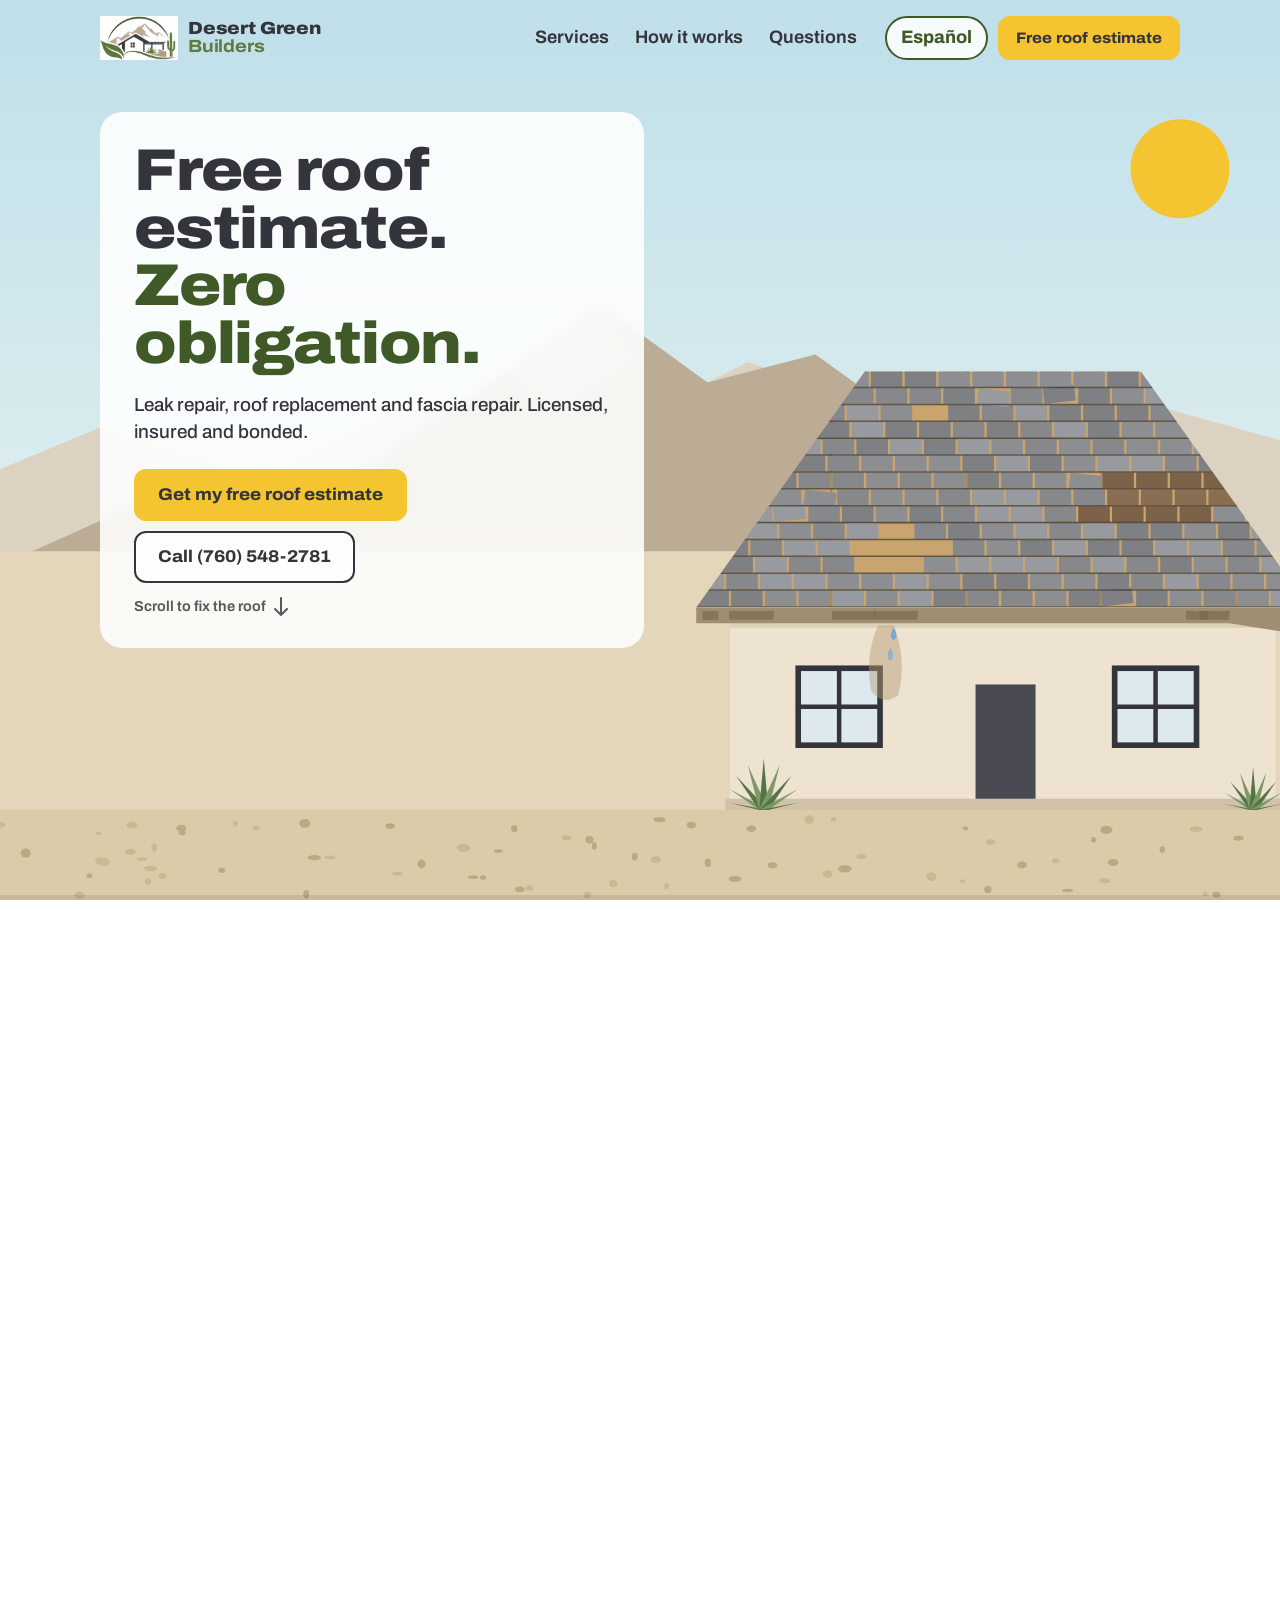
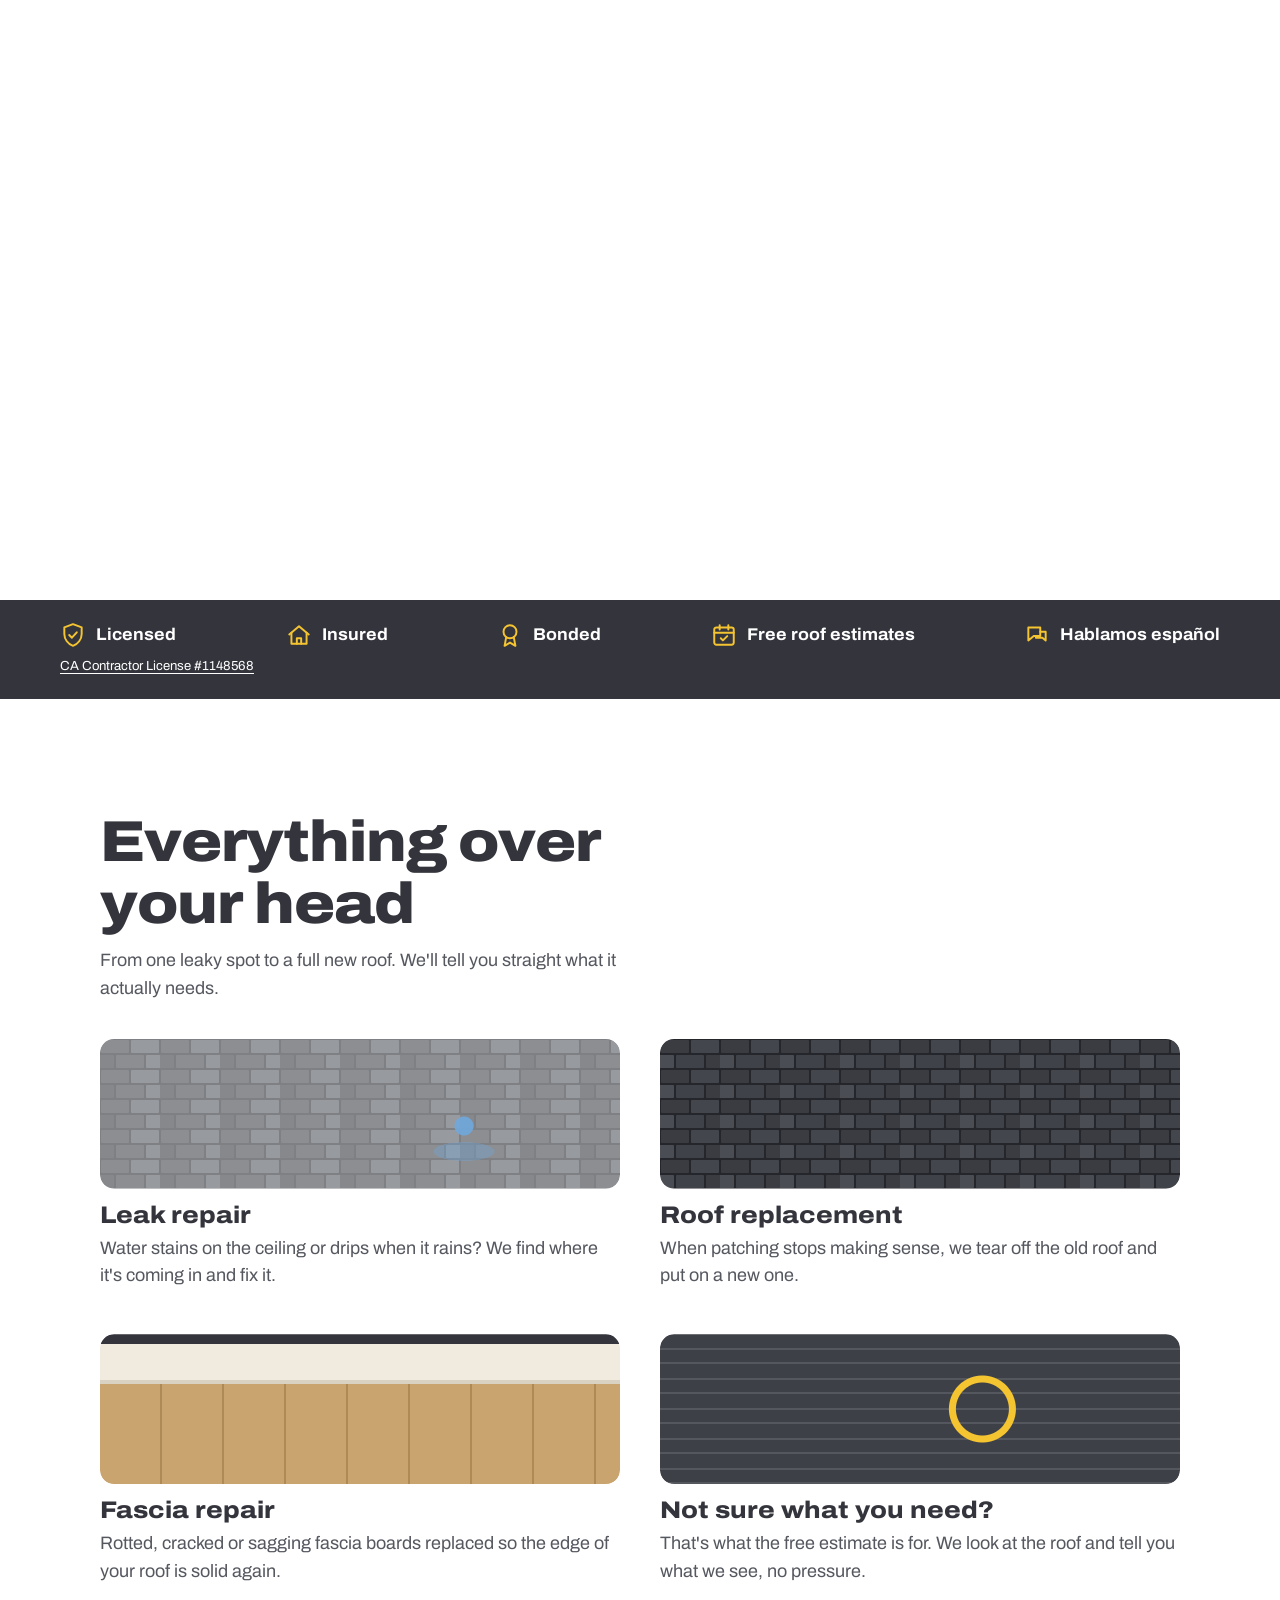
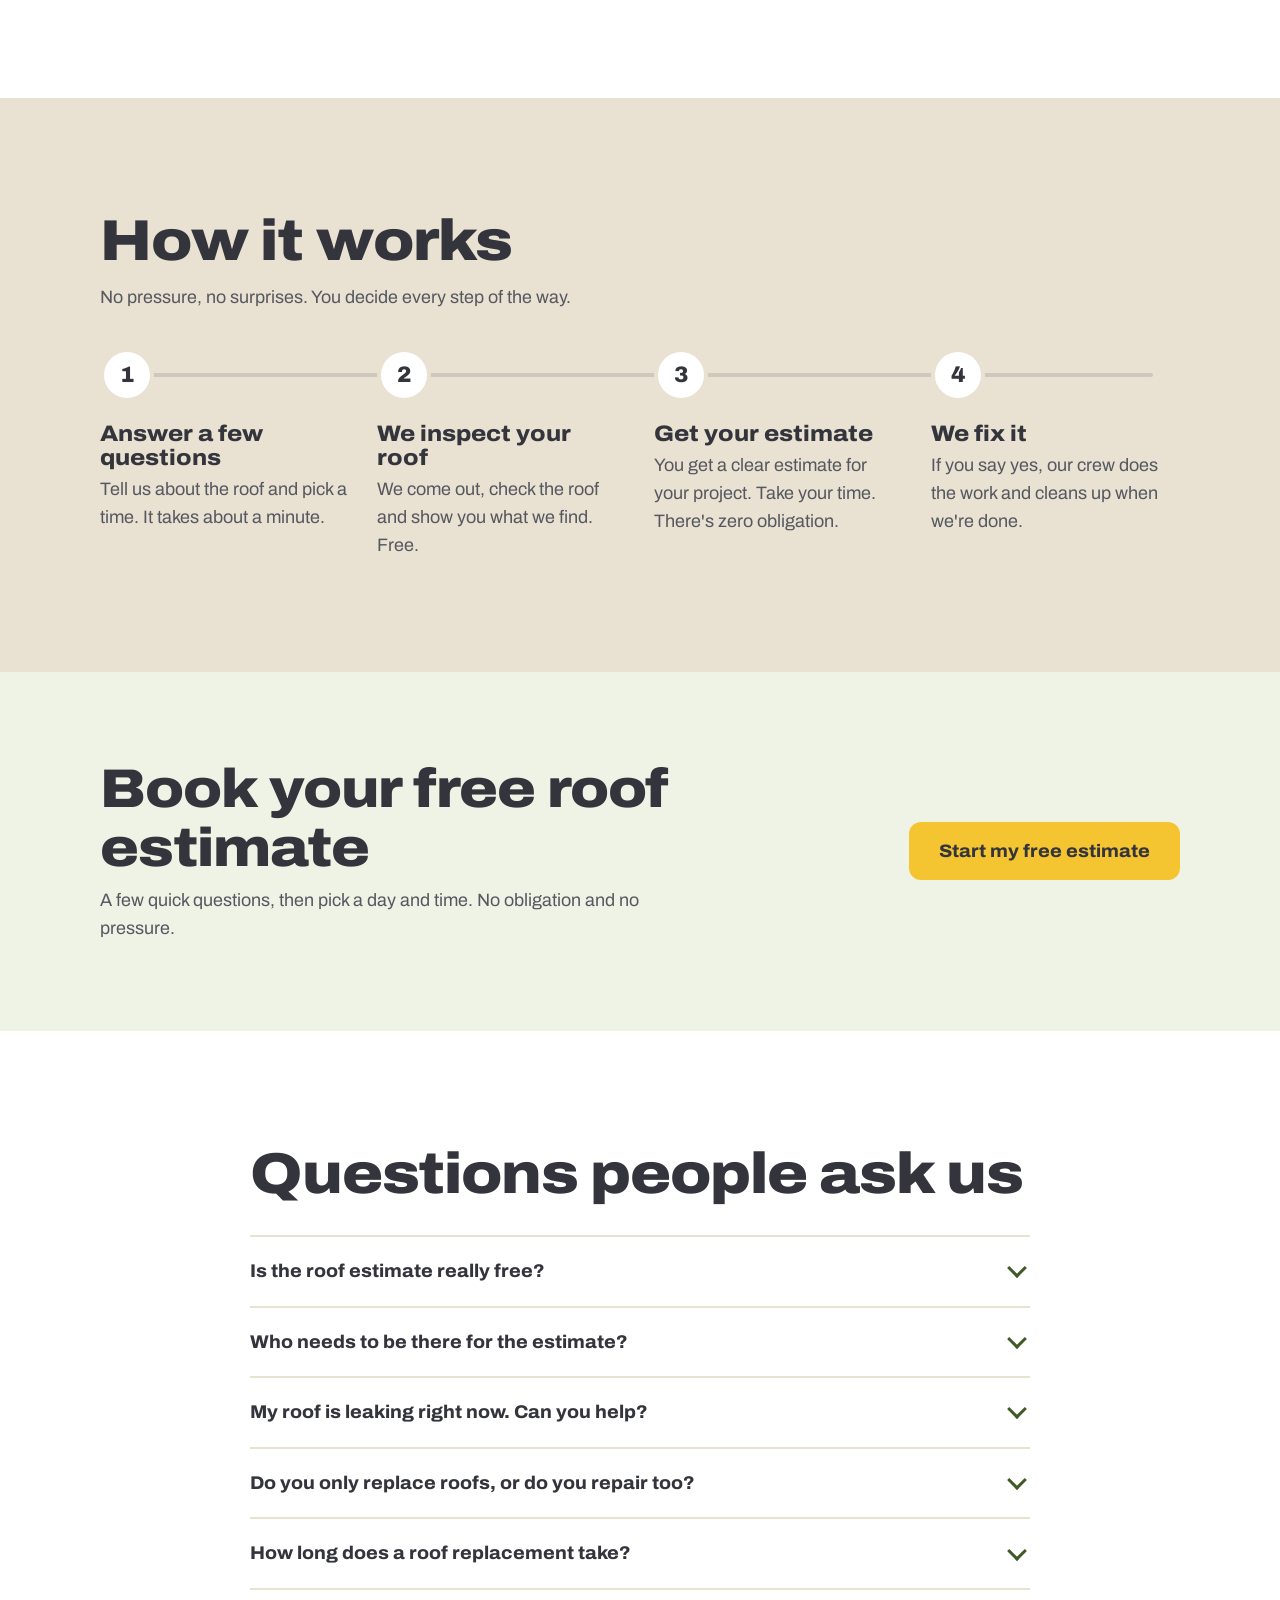
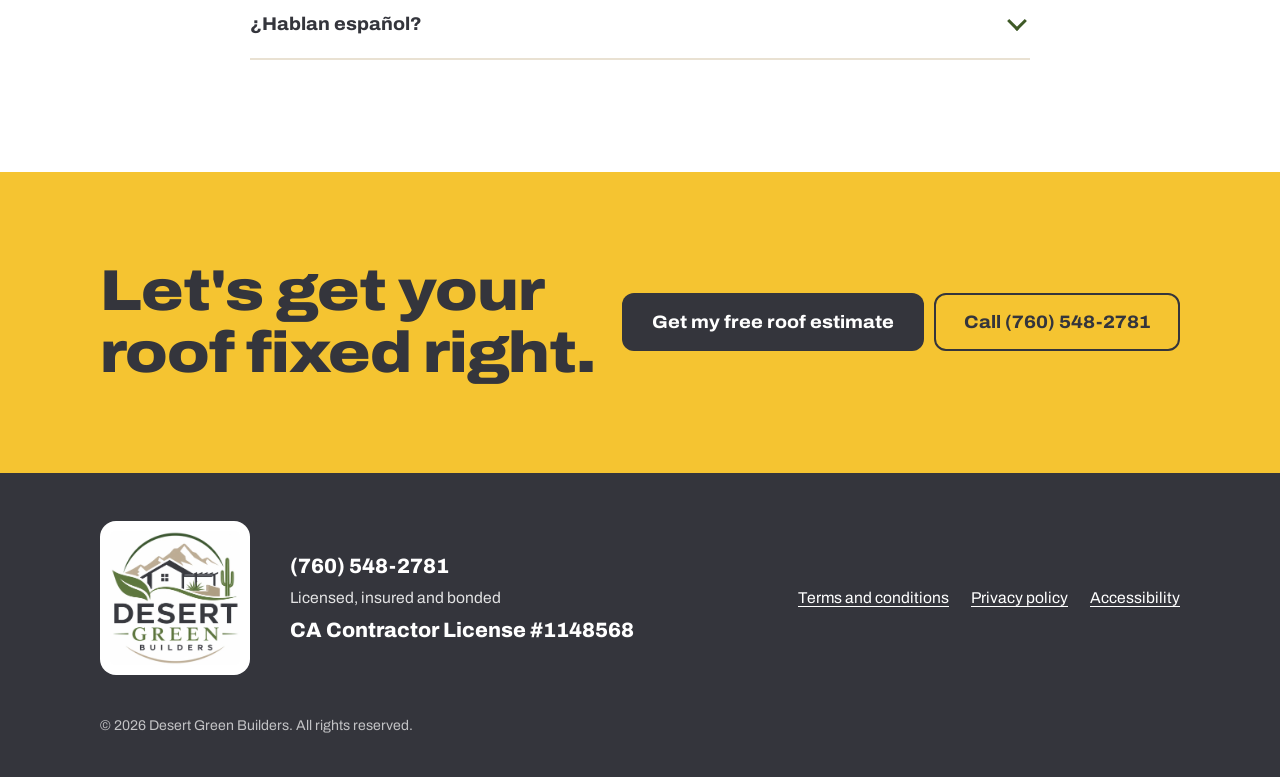
==== commit 5d8e52a4: "Move the landscape booking to its own one-question-per-screen page estimate.html asks which part of " ====
--- a/roofing/index.html
+++ b/roofing/index.html
@@ -213,11 +213,11 @@
     </section>
 
     <!-- 5. Book -->
-    <section class="roof-cta" aria-labelledby="ctaTitle">
-      <div class="wrap roof-cta__inner">
+    <section class="cta-band" aria-labelledby="ctaTitle">
+      <div class="wrap cta-band__inner">
         <div>
-          <h2 class="roof-cta__title" id="ctaTitle" data-i18n="r.book.title">Book your free roof estimate</h2>
-          <p class="roof-cta__lede" data-i18n="r.book.lede">A few quick questions, then pick a day and time. No obligation and no pressure.</p>
+          <h2 class="cta-band__title" id="ctaTitle" data-i18n="r.book.title">Book your free roof estimate</h2>
+          <p class="cta-band__lede" data-i18n="r.book.lede">A few quick questions, then pick a day and time. No obligation and no pressure.</p>
         </div>
         <a class="btn btn--sun btn--lg" href="estimate.html" data-i18n="r.cta.start">Start my free estimate</a>
       </div>
--- a/assets/css/styles.css
+++ b/assets/css/styles.css
@@ -531,6 +531,16 @@
 .success__when { margin: 10px 0; font-size: 1.2rem; font-weight: 750; color: var(--green); }
 .success__actions { display: flex; flex-wrap: wrap; justify-content: center; gap: 10px; margin-top: 22px; }
 
+/* ---------- Booking banner (links to the estimate page) ---------- */
+.cta-band { background: var(--green-50); padding: 64px 0; }
+.cta-band__inner { display: grid; gap: 22px; }
+.cta-band__title { font-size: clamp(2rem, 6.4vw, 3.4rem); font-weight: 850; font-stretch: 112%; letter-spacing: -0.02em; }
+.cta-band__lede { margin-top: 10px; font-size: 1.12rem; color: var(--muted); max-width: 34rem; }
+@media (min-width: 900px) {
+  .cta-band { padding: 88px 0; }
+  .cta-band__inner { grid-template-columns: 1fr auto; align-items: center; }
+}
+
 /* ---------- FAQ ---------- */
 .faq__wrap { max-width: 860px; }
 .faq__list { margin-top: 30px; border-top: 2px solid var(--sand-200); }
--- a/roofing/assets/roof.css
+++ b/roofing/assets/roof.css
@@ -23,84 +23,3 @@
     url("data:image/svg+xml,%3Csvg xmlns='http://www.w3.org/2000/svg' width='60' height='30'%3E%3Crect width='60' height='30' fill='%233E4048'/%3E%3Cpath d='M0 15h60M0 29h60' stroke='%2355575F' stroke-width='2'/%3E%3C/svg%3E");
 }
 @media (min-width: 1100px) { .services .svc-list { grid-template-columns: repeat(2, 1fr); } }
-
-/* ---------- Booking banner on the landing page ---------- */
-.roof-cta { background: var(--green-50); padding: 64px 0; }
-.roof-cta__inner { display: grid; gap: 22px; }
-.roof-cta__title { font-size: clamp(2rem, 6.4vw, 3.4rem); font-weight: 850; font-stretch: 112%; letter-spacing: -0.02em; }
-.roof-cta__lede { margin-top: 10px; font-size: 1.12rem; color: var(--muted); max-width: 34rem; }
-@media (min-width: 900px) {
-  .roof-cta { padding: 88px 0; }
-  .roof-cta__inner { grid-template-columns: 1fr auto; align-items: center; }
-}
-
-/* ---------- Estimate page (one question per screen) ---------- */
-.wiz-page { background: var(--green-50); min-height: 100vh; padding-bottom: 0; }
-.wiz-header { background: var(--white); box-shadow: 0 1px 0 rgba(52, 53, 60, .12); }
-.wiz-header .site-header__inner { height: 68px; gap: 10px; }
-.wiz-header .brand__mark { width: 52px; }
-@media (max-width: 420px) { .wiz-header .brand__name { font-size: 0.86rem; } .wiz-header .brand__name span { display: inline; } }
-.wiz-call {
-  width: 44px; height: 44px; display: grid; place-items: center; border-radius: 999px;
-  background: var(--char); color: var(--white);
-}
-.wiz-call svg { width: 20px; height: 20px; fill: none; stroke: currentColor; stroke-width: 2; stroke-linejoin: round; }
-
-.wiz { max-width: 640px; margin: 0 auto; padding: 18px 14px 40px; }
-.wiz__card {
-  background: var(--white); border-radius: 22px; padding: 18px 18px 26px;
-  box-shadow: 0 1px 0 rgba(52, 53, 60, .06), 0 14px 36px -20px rgba(63, 90, 39, .5);
-}
-@media (min-width: 640px) { .wiz { padding-top: 40px; } .wiz__card { padding: 28px 36px 36px; } }
-
-.wiz__top { display: grid; grid-template-columns: auto 1fr; grid-template-rows: auto auto; gap: 6px 12px; align-items: center; margin-bottom: 22px; }
-.wiz__back {
-  grid-row: 1 / span 2; width: 44px; height: 44px; display: grid; place-items: center; cursor: pointer;
-  border: 2px solid var(--line); border-radius: 12px; background: var(--white); color: var(--char);
-}
-.wiz__back svg { width: 20px; height: 20px; fill: none; stroke: currentColor; stroke-width: 2.4; stroke-linecap: round; stroke-linejoin: round; }
-.wiz__back[disabled] { visibility: hidden; }
-.wiz__bar { height: 8px; border-radius: 999px; background: var(--green-100); overflow: hidden; }
-.wiz__bar span { display: block; height: 100%; background: var(--green); transform-origin: left; transform: scaleX(0); transition: transform .35s ease; border-radius: inherit; }
-.wiz__count { font-size: 0.88rem; font-weight: 650; color: var(--muted); }
-
-.wiz-q {
-  font-size: clamp(1.6rem, 6vw, 2.2rem); font-weight: 850; font-stretch: 110%; letter-spacing: -0.015em;
-  margin-bottom: 18px; outline: none;
-}
-.wiz-help { margin: -8px 0 16px; color: var(--muted); }
-
-.wiz-step.is-in { animation: wizIn .32s ease both; }
-.wiz-step.is-back { animation: wizBack .32s ease both; }
-@keyframes wizIn { from { opacity: 0; transform: translateX(22px); } }
-@keyframes wizBack { from { opacity: 0; transform: translateX(-22px); } }
-@media (prefers-reduced-motion: reduce) { .wiz-step.is-in, .wiz-step.is-back { animation: none; } .wiz__bar span { transition: none; } }
-
-.opts { display: grid; gap: 10px; }
-@media (min-width: 480px) { .opts { grid-template-columns: 1fr 1fr; } }
-.opt { position: relative; display: flex; align-items: center; gap: 14px; min-height: 72px; padding: 12px 16px; cursor: pointer;
-  border: 2px solid var(--line); border-radius: 16px; background: var(--white);
-  transition: border-color .15s ease, background-color .15s ease, transform .15s ease; }
-.opt input { position: absolute; opacity: 0; width: 1px; height: 1px; pointer-events: none; }
-.opt__icon { flex: none; width: 46px; height: 46px; display: grid; place-items: center; border-radius: 12px; background: var(--green-50); color: var(--green); }
-.opt__icon svg { width: 32px; height: 32px; fill: none; stroke: currentColor; stroke-width: 2.6; stroke-linecap: round; stroke-linejoin: round; }
-.opt__label { font-weight: 750; font-size: 1.08rem; line-height: 1.2; }
-.opt:hover { border-color: var(--green-600); }
-.opt:active { transform: scale(.985); }
-.opt:has(input:checked) { border-color: var(--green); background: var(--green-50); box-shadow: inset 0 0 0 1px var(--green); }
-.opt:has(input:checked) .opt__icon { background: var(--green); color: var(--white); }
-.opt:has(input:focus-visible) { outline: 3px solid var(--char); outline-offset: 3px; }
-.opts--two { grid-template-columns: 1fr 1fr; }
-
-.wiz-next { margin-top: 20px; }
-.wiz-step .slots { margin-top: 16px; }
-#when-err { margin-top: 12px; }
-
-.wiz-done { box-shadow: none; padding: 10px 0 0; }
-.wiz-done:focus { outline: none; }
-.wiz-done h1 { font-size: 2.1rem; font-stretch: 112%; }
-.wiz-done .success__when { font-size: 1.3rem; }
-.wiz-done__owners { margin: 14px auto; max-width: 30rem; padding: 14px 16px; border-radius: 14px; background: var(--sun); color: var(--char); font-weight: 750; }
-
-.wiz-legal { display: flex; flex-wrap: wrap; justify-content: center; gap: 6px 18px; margin-top: 22px; font-size: 0.88rem; color: var(--muted); }
-.wiz-legal a { color: var(--muted); }
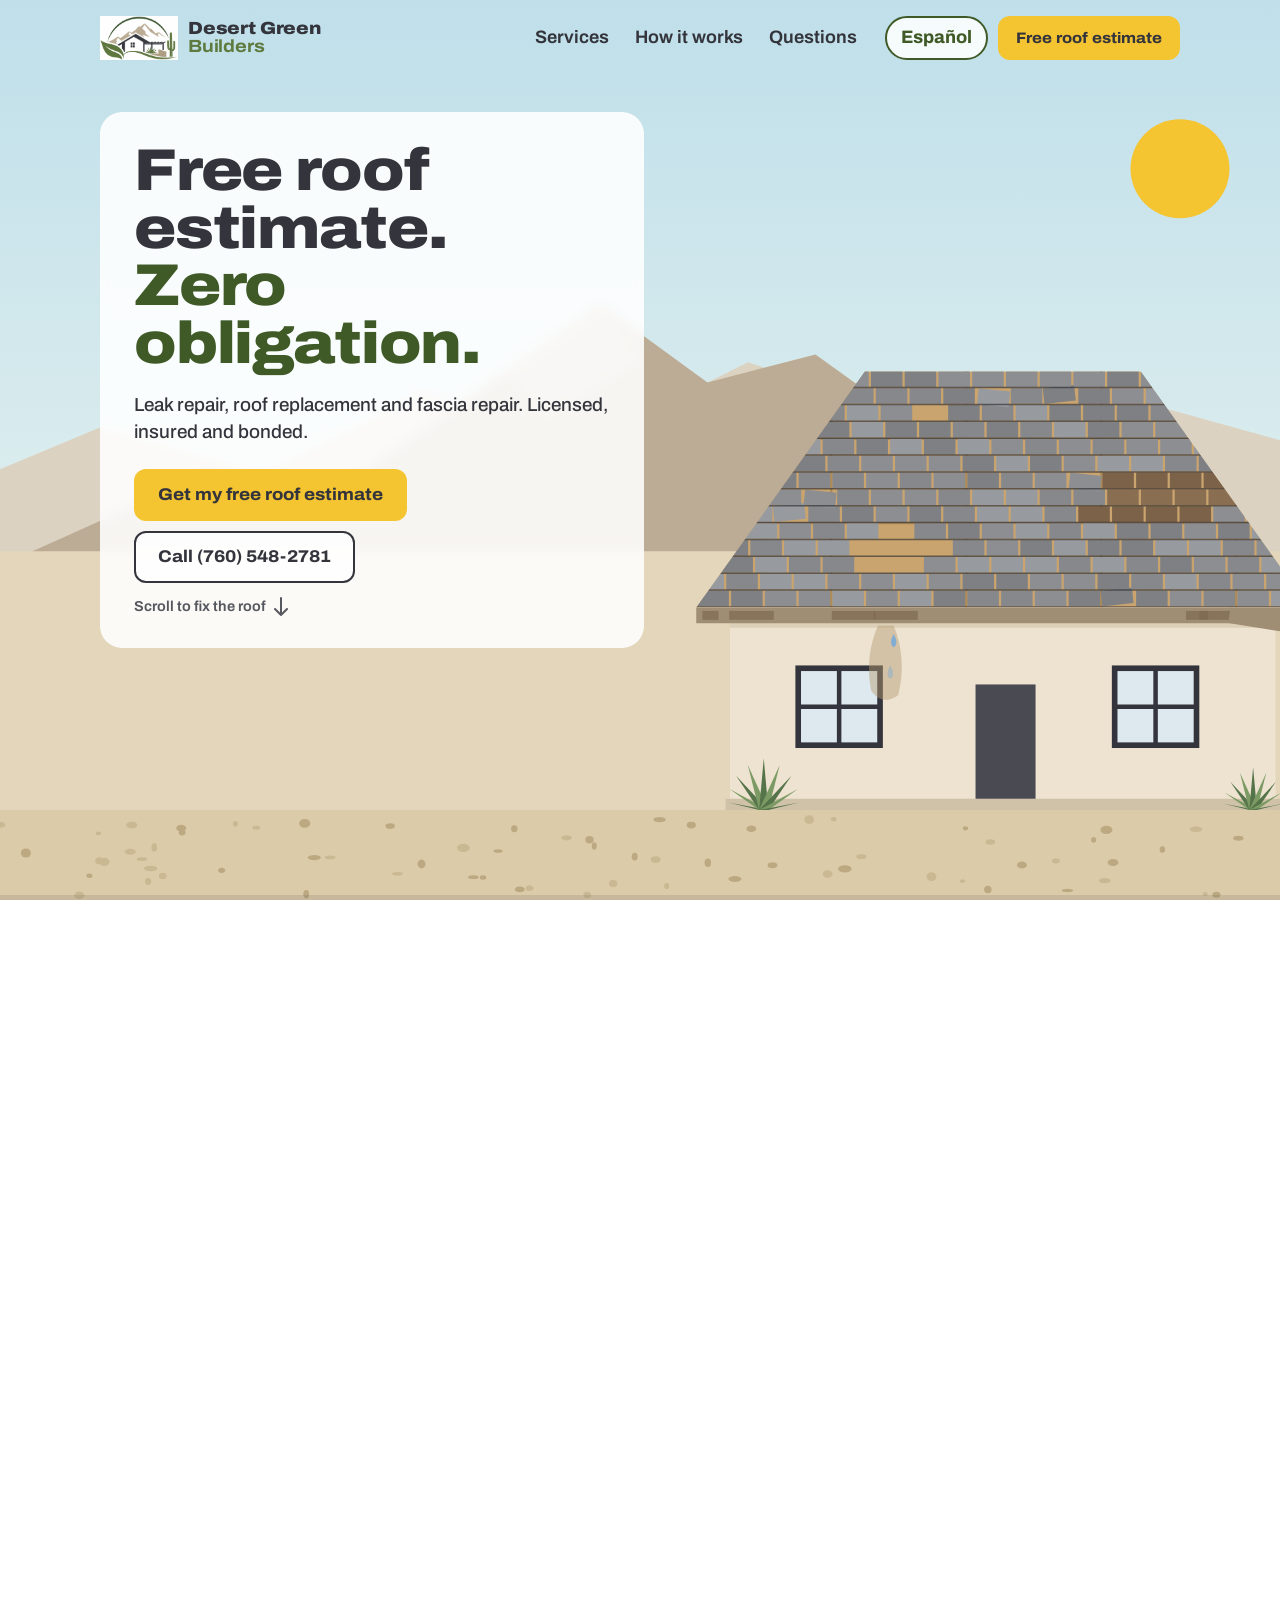
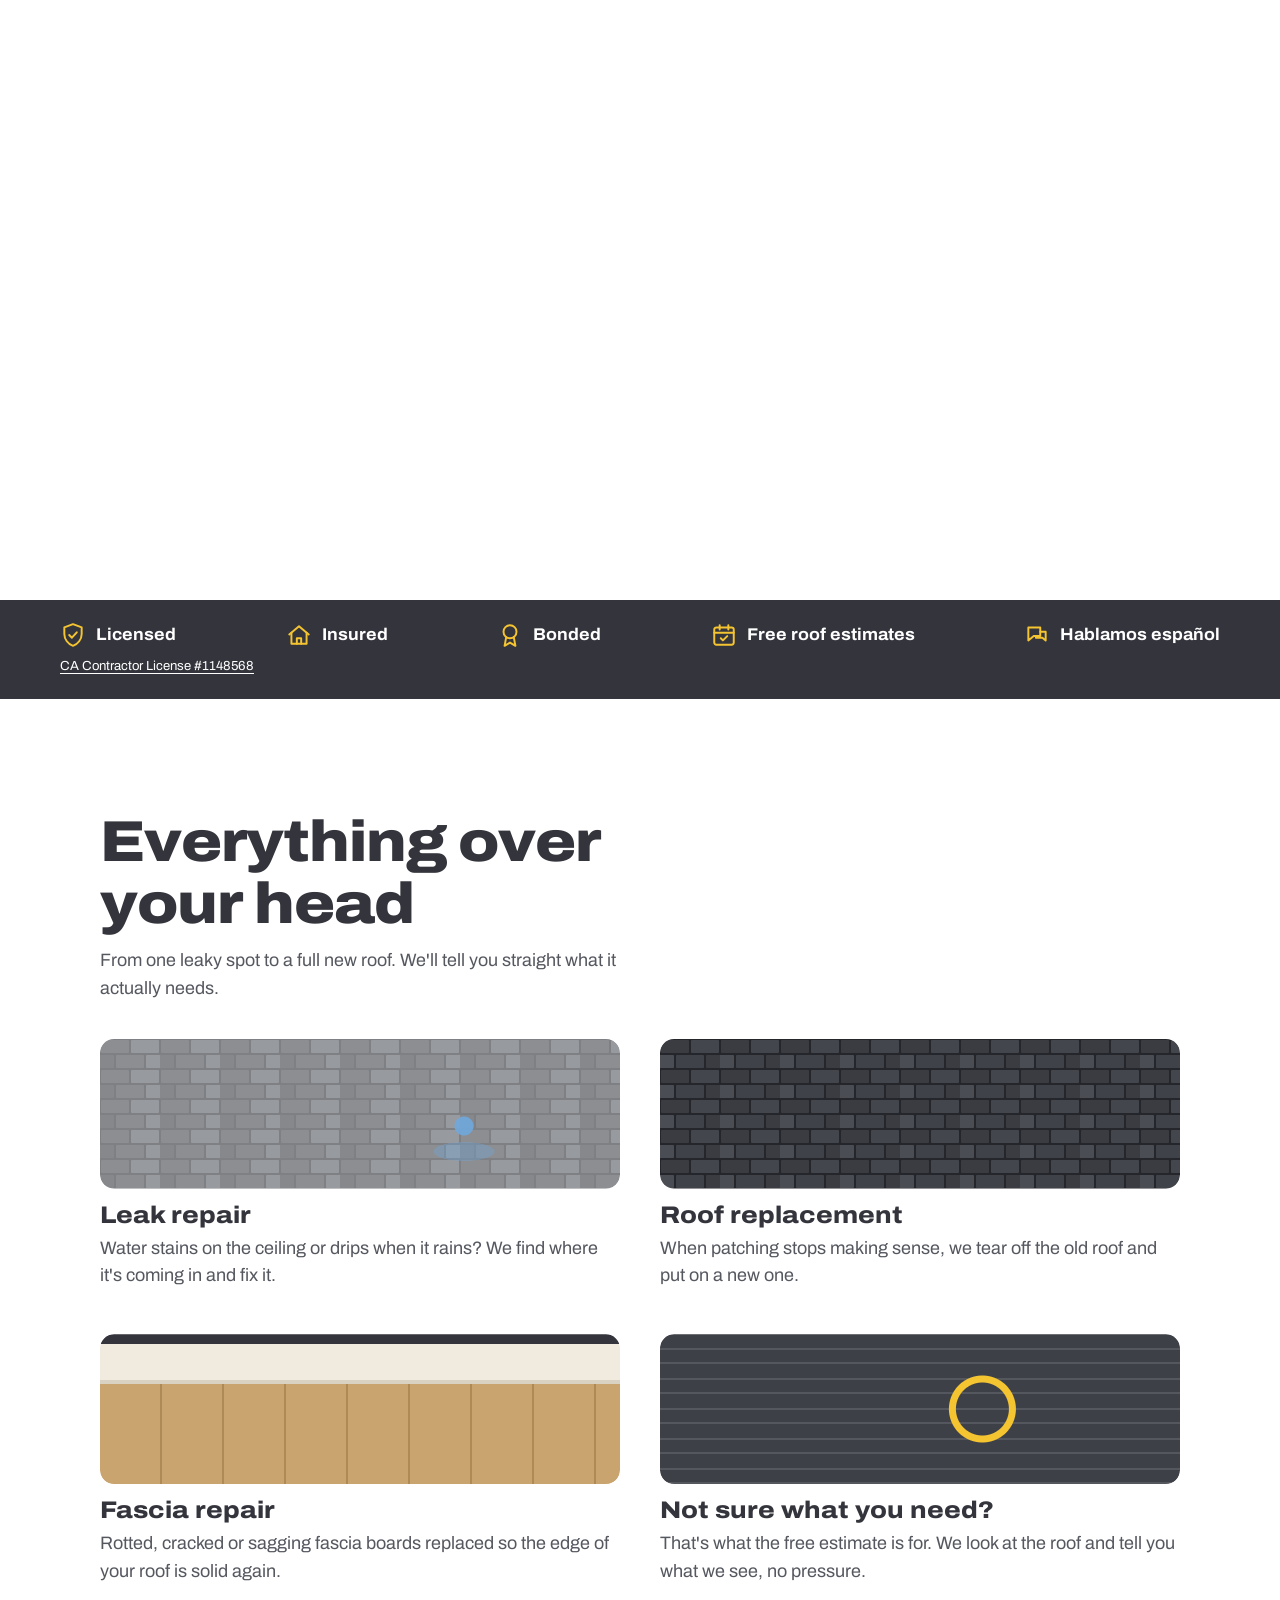
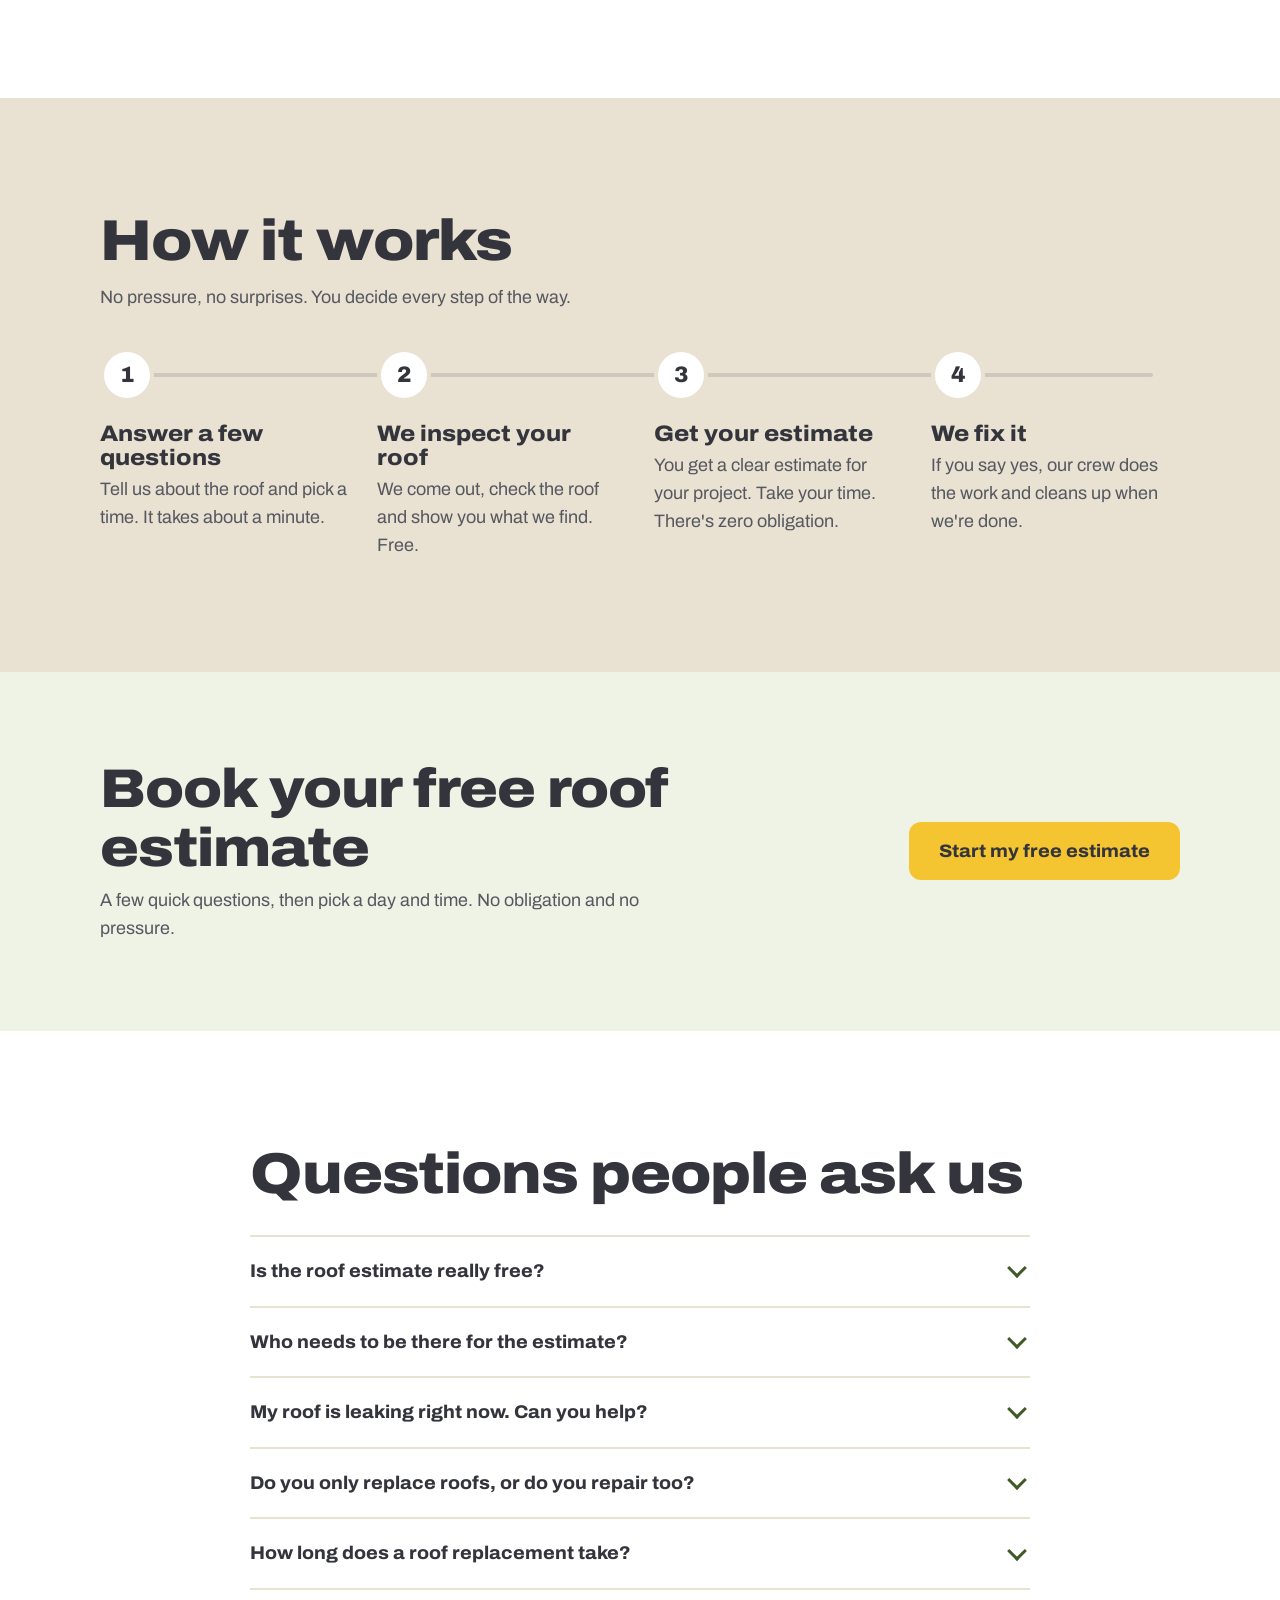
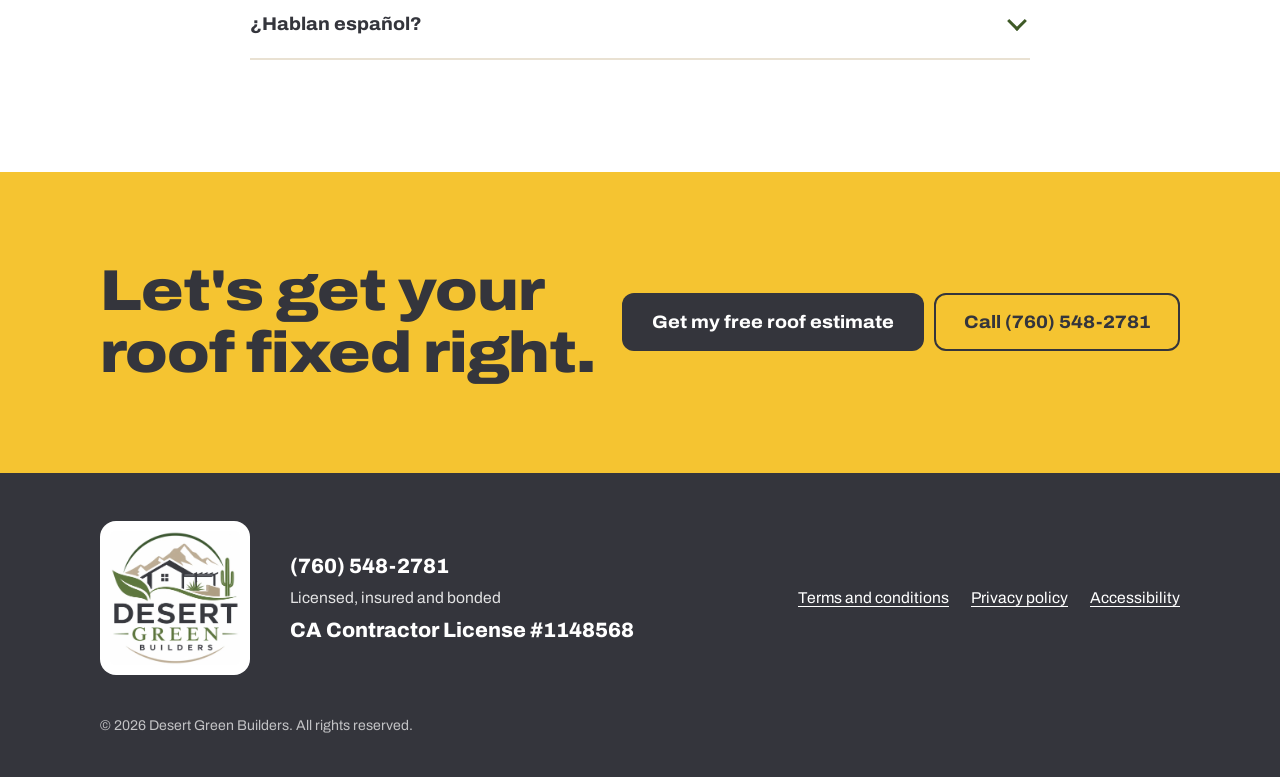
==== commit d8e2487a: "Version script and stylesheet links so updates reach visitors at once GitHub Pages lets browsers cac" ====
--- a/roofing/index.html
+++ b/roofing/index.html
@@ -24,8 +24,8 @@
   <link rel="preconnect" href="https://fonts.googleapis.com">
   <link rel="preconnect" href="https://fonts.gstatic.com" crossorigin>
   <link href="https://fonts.googleapis.com/css2?family=Archivo:wdth,wght@62..125,100..900&display=swap" rel="stylesheet">
-  <link rel="stylesheet" href="../assets/css/styles.css">
-  <link rel="stylesheet" href="assets/roof.css">
+  <link rel="stylesheet" href="../assets/css/styles.css?v=202610140516">
+  <link rel="stylesheet" href="assets/roof.css?v=202610140516">
 
   <script type="application/ld+json">
   {
@@ -293,13 +293,13 @@
     <a class="btn btn--sun" href="estimate.html" data-i18n="r.cta.short">Free roof estimate</a>
   </div>
 
-  <script src="../assets/js/attribution.js"></script>
-  <script src="../assets/js/config.js"></script>
-  <script src="assets/es.js"></script>
-  <script src="../assets/js/i18n.js"></script>
-  <script src="../assets/vendor/gsap.min.js" defer></script>
-  <script src="../assets/vendor/ScrollTrigger.min.js" defer></script>
-  <script src="assets/roof.js" defer></script>
-  <script src="../assets/js/main.js" defer></script>
+  <script src="../assets/js/attribution.js?v=202610140516"></script>
+  <script src="../assets/js/config.js?v=202610140516"></script>
+  <script src="assets/es.js?v=202610140516"></script>
+  <script src="../assets/js/i18n.js?v=202610140516"></script>
+  <script src="../assets/vendor/gsap.min.js?v=202610140516" defer></script>
+  <script src="../assets/vendor/ScrollTrigger.min.js?v=202610140516" defer></script>
+  <script src="assets/roof.js?v=202610140516" defer></script>
+  <script src="../assets/js/main.js?v=202610140516" defer></script>
 </body>
 </html>
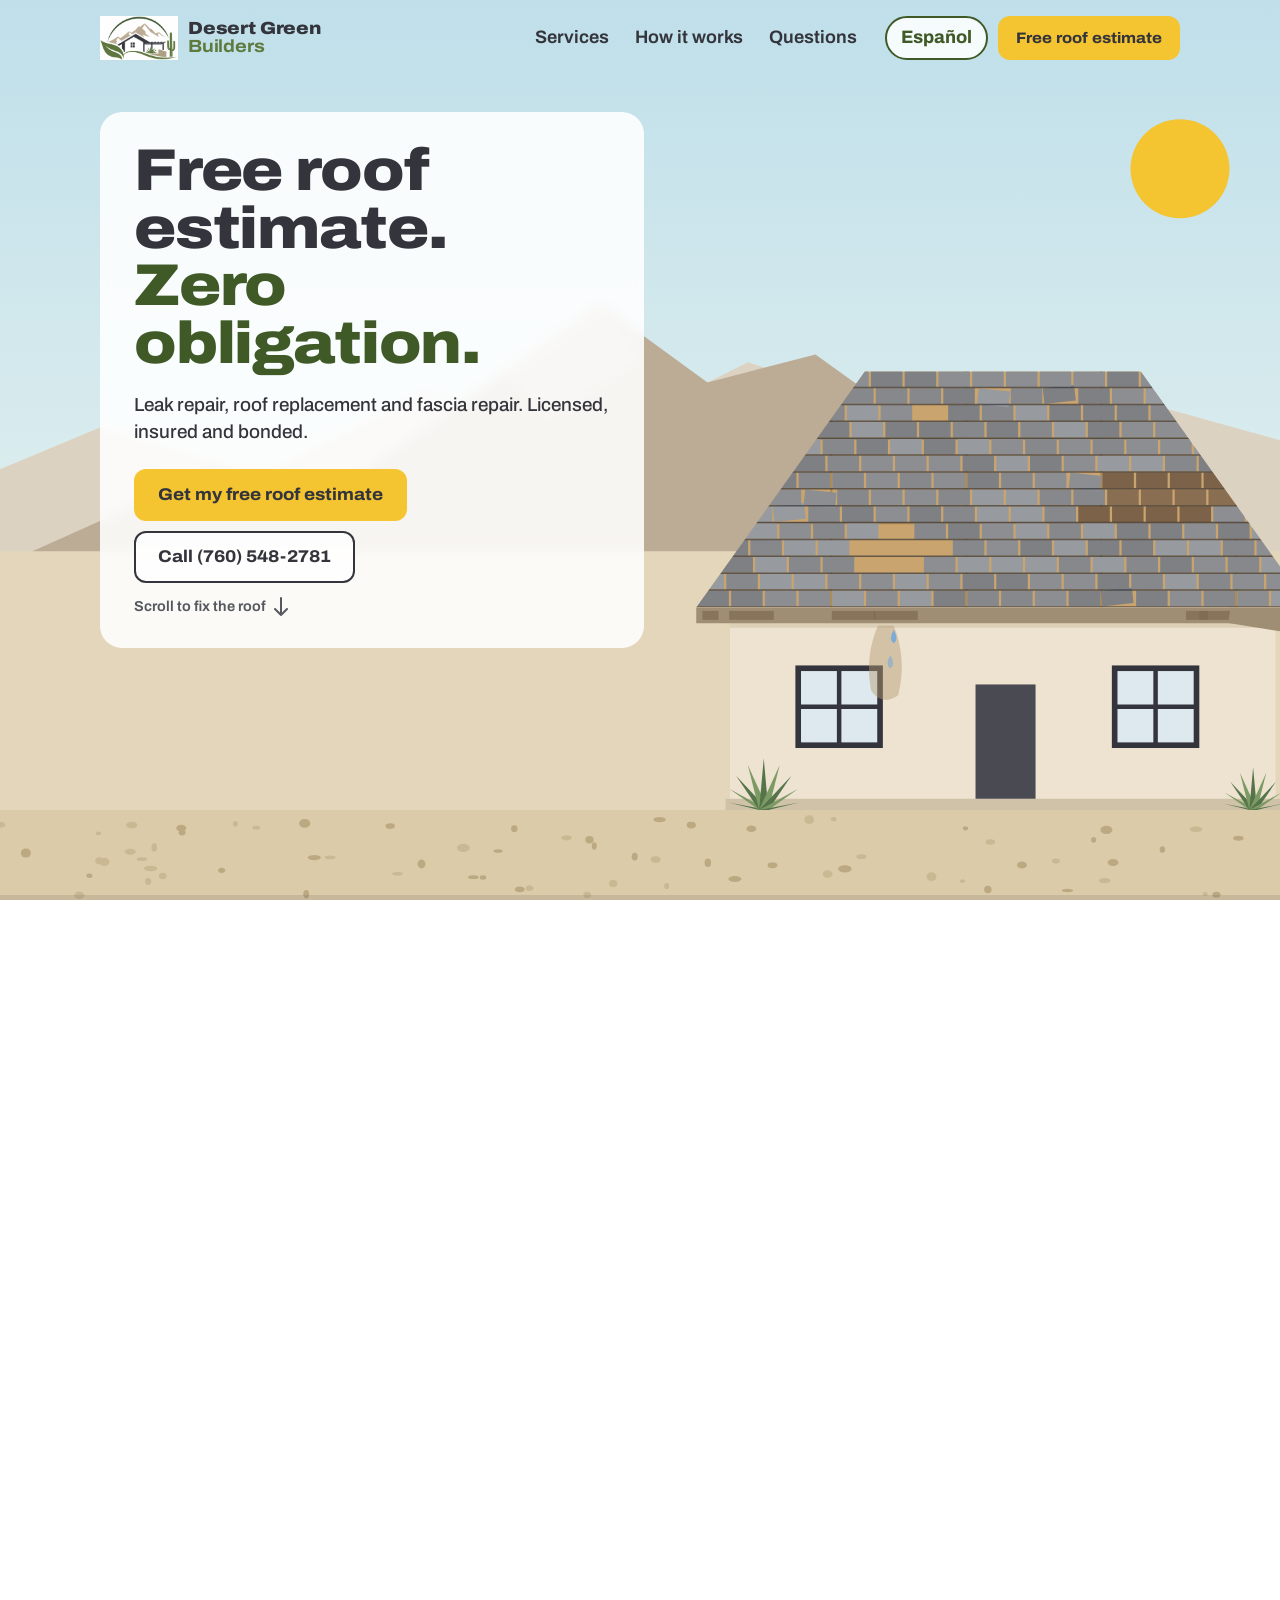
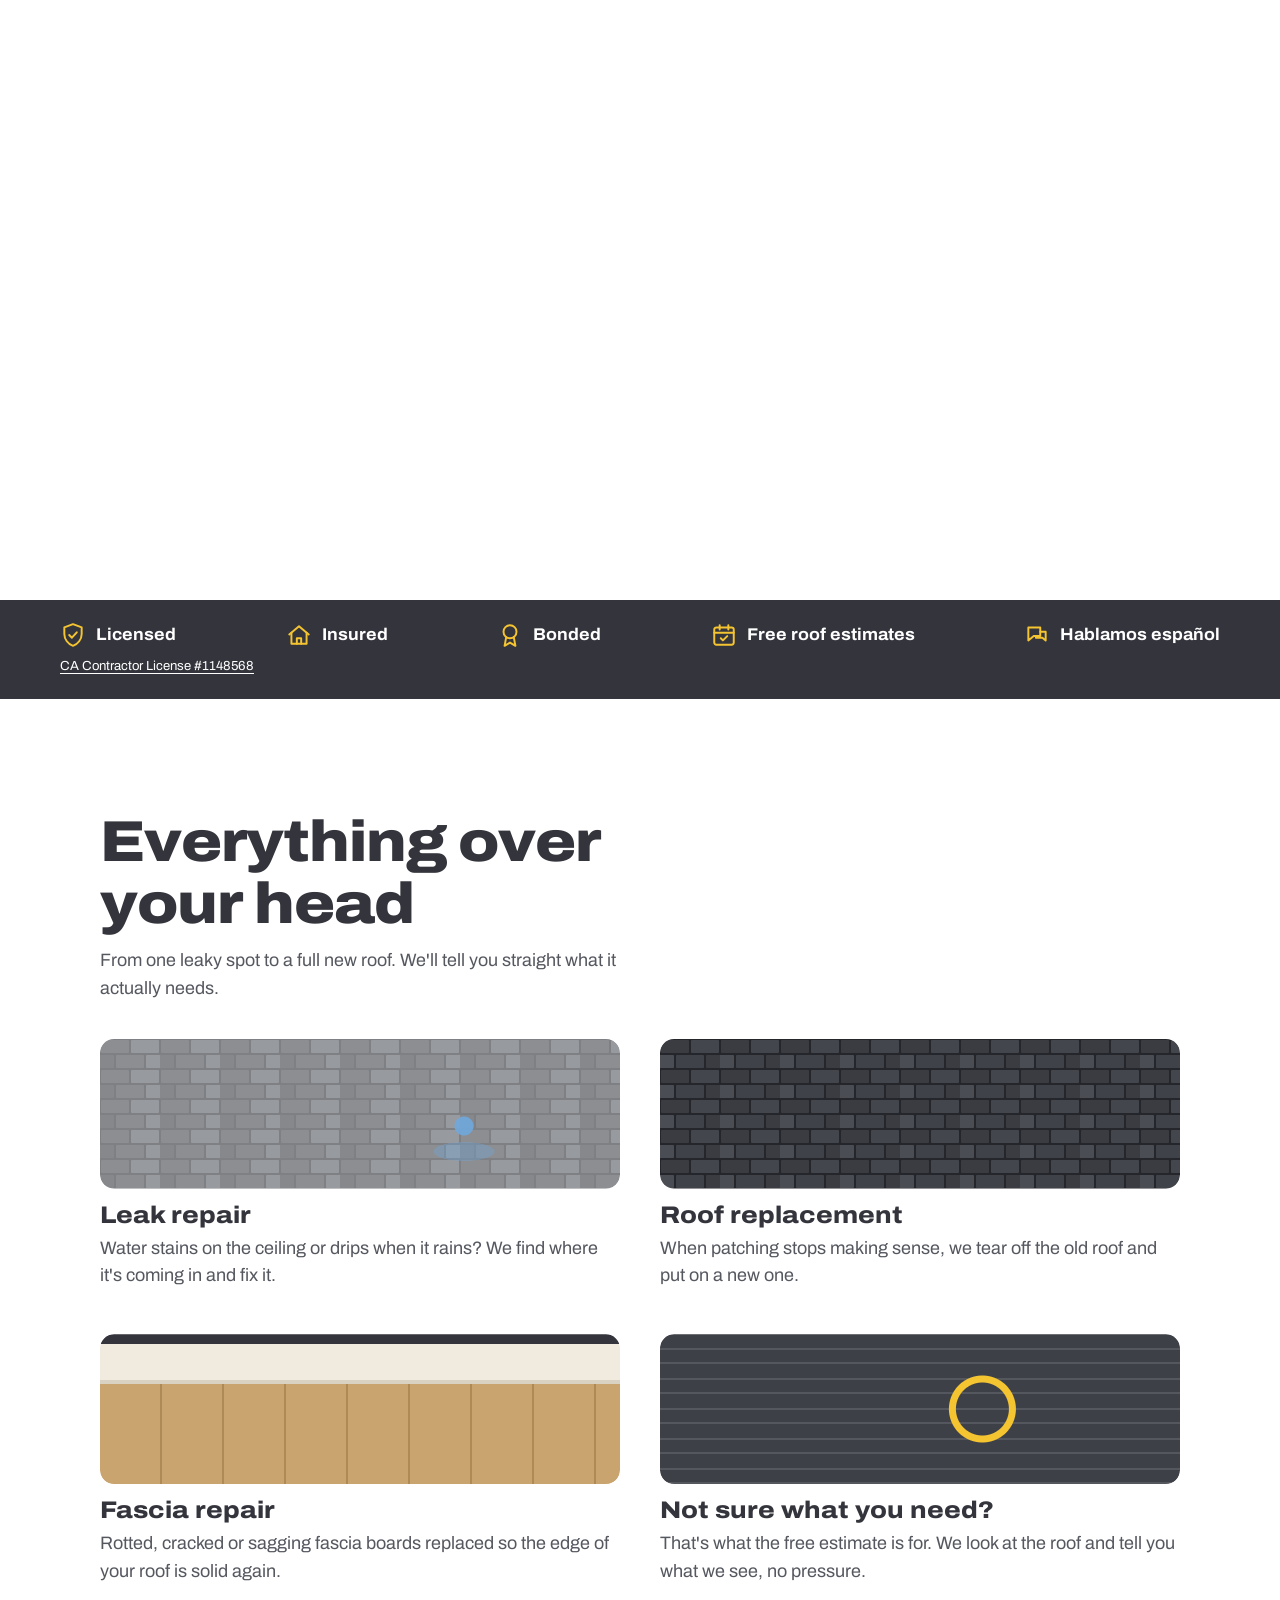
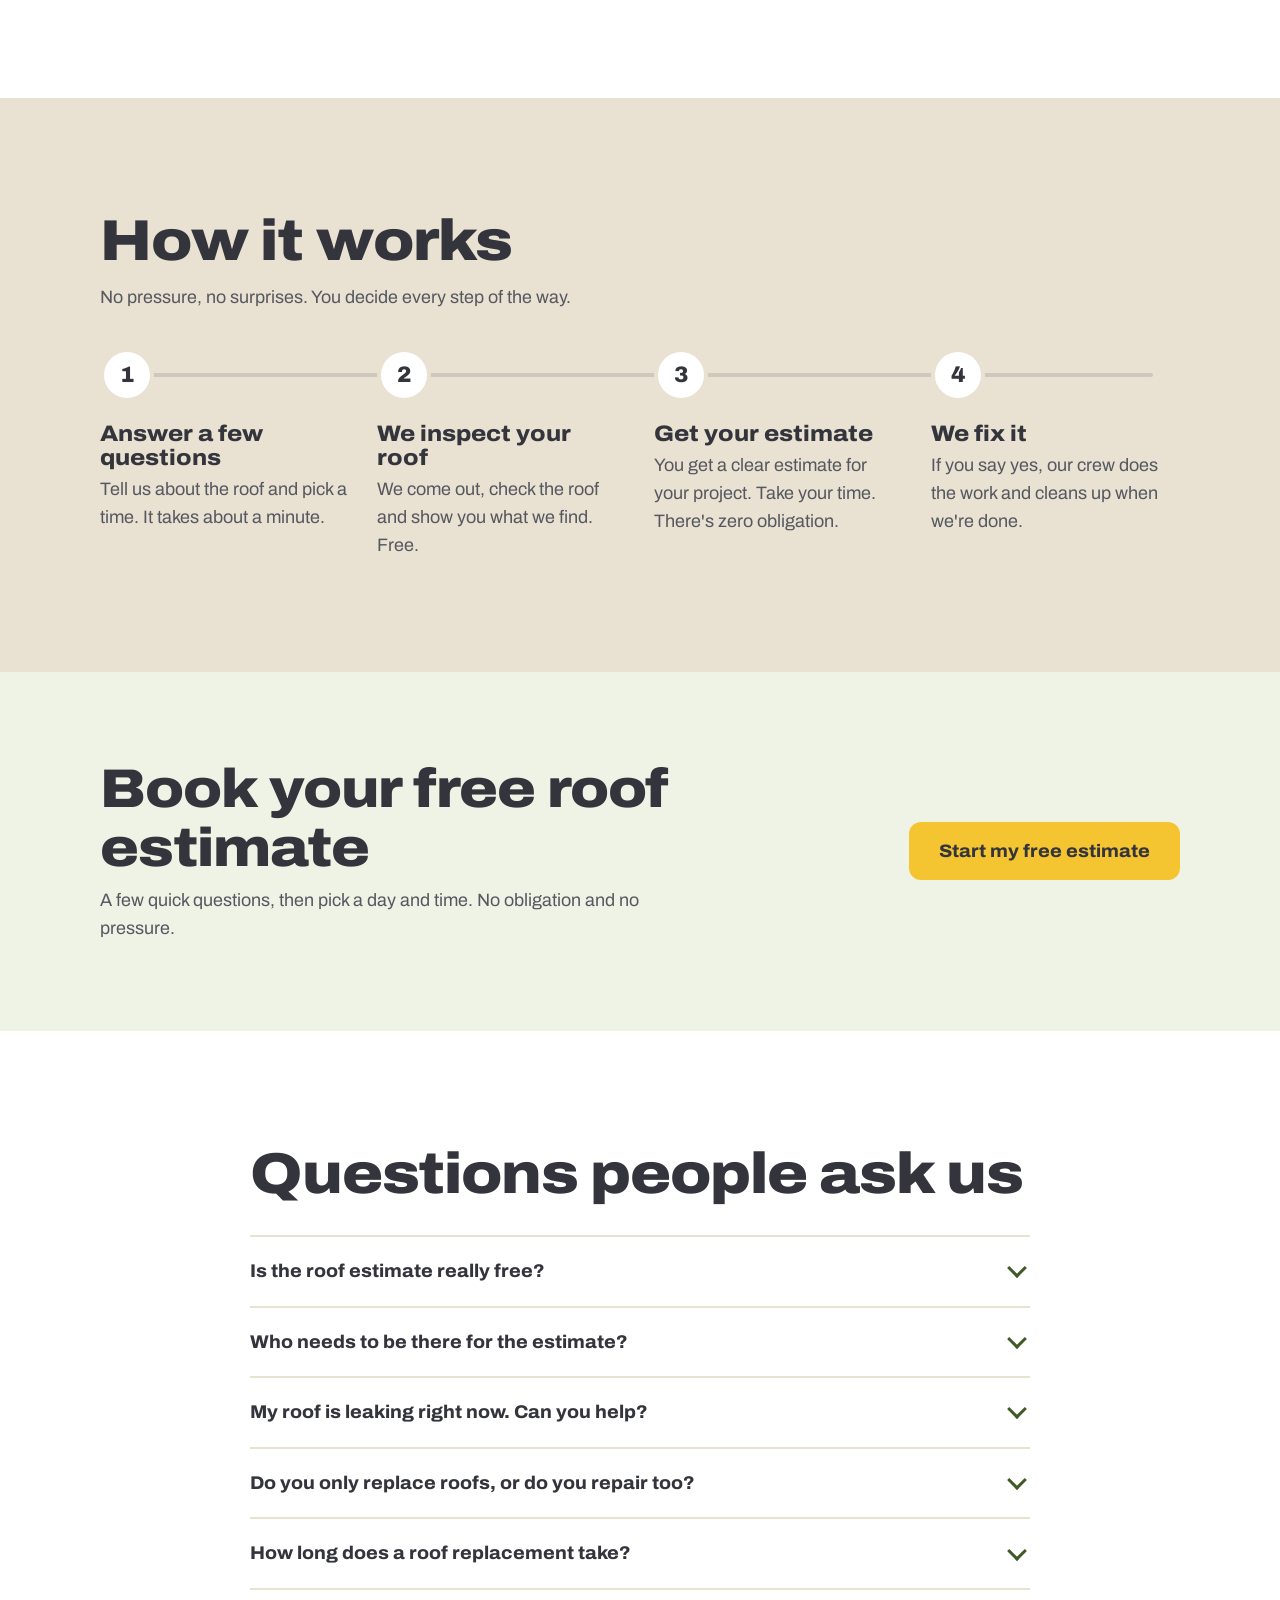
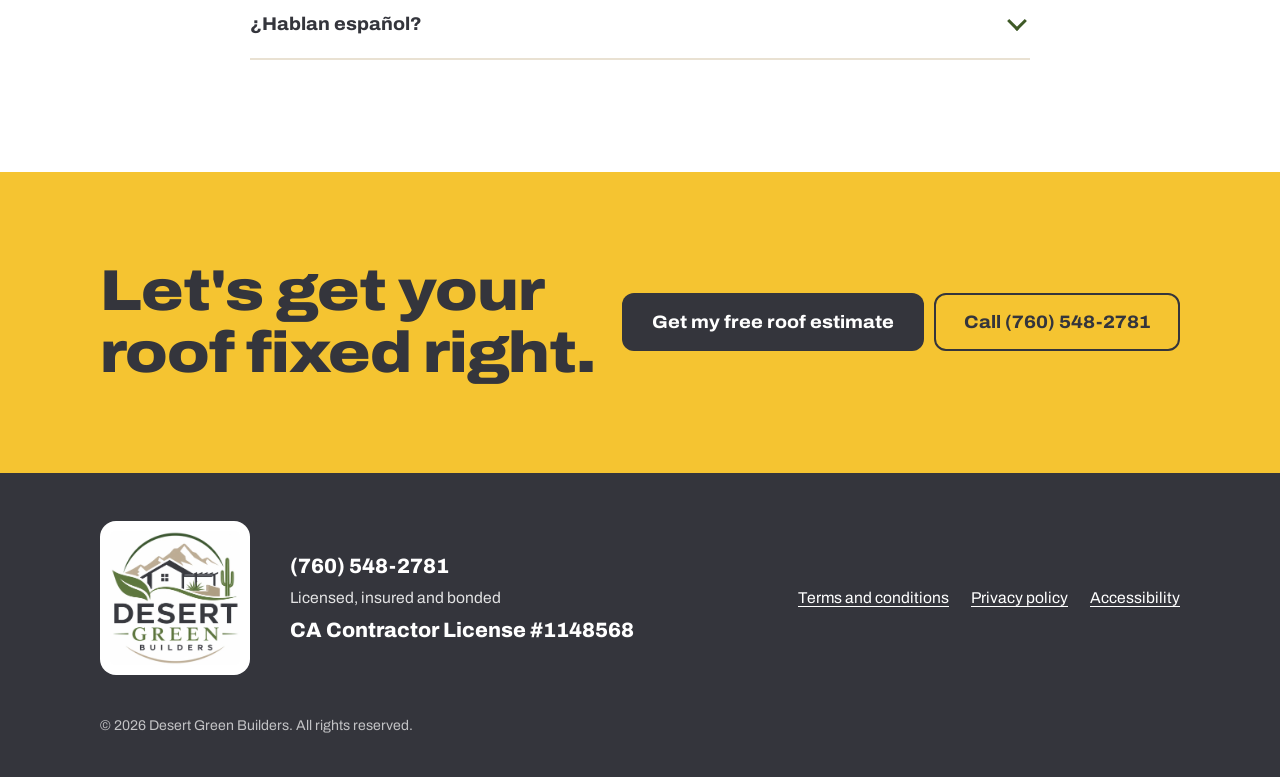
==== commit e8ca9032: "Use clean addresses without .html on both sites All links, canonical tags and the sitemap now use /e" ====
--- a/roofing/index.html
+++ b/roofing/index.html
@@ -24,8 +24,8 @@
   <link rel="preconnect" href="https://fonts.googleapis.com">
   <link rel="preconnect" href="https://fonts.gstatic.com" crossorigin>
   <link href="https://fonts.googleapis.com/css2?family=Archivo:wdth,wght@62..125,100..900&display=swap" rel="stylesheet">
-  <link rel="stylesheet" href="../assets/css/styles.css?v=202610140516">
-  <link rel="stylesheet" href="assets/roof.css?v=202610140516">
+  <link rel="stylesheet" href="../assets/css/styles.css?v=202610140521">
+  <link rel="stylesheet" href="assets/roof.css?v=202610140521">
 
   <script type="application/ld+json">
   {
@@ -80,7 +80,7 @@
         <button class="lang-toggle" type="button" data-lang-toggle>
           <span data-i18n="lang.switch">Español</span>
         </button>
-        <a class="btn btn--sun btn--sm header-cta" href="estimate.html" data-i18n="r.cta.short">Free roof estimate</a>
+        <a class="btn btn--sun btn--sm header-cta" href="estimate" data-i18n="r.cta.short">Free roof estimate</a>
       </div>
     </div>
   </header>
@@ -101,7 +101,7 @@
             </h1>
             <p class="hero__sub" data-i18n="r.hero.sub">Leak repair, roof replacement and fascia repair. Licensed, insured and bonded.</p>
             <div class="hero__actions">
-              <a class="btn btn--sun" href="estimate.html" data-i18n="r.cta.book">Get my free roof estimate</a>
+              <a class="btn btn--sun" href="estimate" data-i18n="r.cta.book">Get my free roof estimate</a>
               <a class="btn btn--ghost" href="tel:+17605482781" data-i18n="cta.call">Call (760) 548-2781</a>
             </div>
             <p class="hero__hint" aria-hidden="true">
@@ -119,7 +119,7 @@
             <li class="caption caption--final" data-stage="6">
               <h2 data-i18n="r.cap.6.t">Dry, solid, done right.</h2>
               <p data-i18n="r.cap.6.d">A small leak or a whole new roof. It all starts with a free estimate.</p>
-              <a class="btn btn--sun" href="estimate.html" data-i18n="r.cta.book">Get my free roof estimate</a>
+              <a class="btn btn--sun" href="estimate" data-i18n="r.cta.book">Get my free roof estimate</a>
             </li>
           </ol>
         </div>
@@ -219,7 +219,7 @@
           <h2 class="cta-band__title" id="ctaTitle" data-i18n="r.book.title">Book your free roof estimate</h2>
           <p class="cta-band__lede" data-i18n="r.book.lede">A few quick questions, then pick a day and time. No obligation and no pressure.</p>
         </div>
-        <a class="btn btn--sun btn--lg" href="estimate.html" data-i18n="r.cta.start">Start my free estimate</a>
+        <a class="btn btn--sun btn--lg" href="estimate" data-i18n="r.cta.start">Start my free estimate</a>
       </div>
     </section>
 
@@ -261,7 +261,7 @@
       <div class="wrap closer__inner">
         <h2 class="closer__title" id="closerTitle" data-i18n="r.close.title">Let's get your roof fixed right.</h2>
         <div class="closer__actions">
-          <a class="btn btn--dark btn--lg" href="estimate.html" data-i18n="r.cta.book">Get my free roof estimate</a>
+          <a class="btn btn--dark btn--lg" href="estimate" data-i18n="r.cta.book">Get my free roof estimate</a>
           <a class="btn btn--ghost-dark btn--lg" href="tel:+17605482781" data-i18n="cta.call">Call (760) 548-2781</a>
         </div>
       </div>
@@ -277,9 +277,9 @@
         <p data-license-line hidden></p>
       </div>
       <nav class="site-footer__links" aria-label="Legal">
-        <a href="terms.html" data-i18n="foot.terms">Terms and conditions</a>
-        <a href="privacy.html" data-i18n="foot.privacy">Privacy policy</a>
-        <a href="accessibility.html" data-i18n="foot.a11y">Accessibility</a>
+        <a href="terms" data-i18n="foot.terms">Terms and conditions</a>
+        <a href="privacy" data-i18n="foot.privacy">Privacy policy</a>
+        <a href="accessibility" data-i18n="foot.a11y">Accessibility</a>
       </nav>
       <p class="site-footer__copy">© <span data-year></span> Desert Green Builders. <span data-i18n="foot.rights">All rights reserved.</span></p>
     </div>
@@ -290,16 +290,16 @@
       <svg aria-hidden="true" viewBox="0 0 24 24"><path d="M5 3h4l2 5-2.5 1.5a11 11 0 0 0 6 6L16 13l5 2v4a2 2 0 0 1-2 2A16 16 0 0 1 3 5a2 2 0 0 1 2-2Z"/></svg>
       <span data-i18n="bar.call">Call</span>
     </a>
-    <a class="btn btn--sun" href="estimate.html" data-i18n="r.cta.short">Free roof estimate</a>
+    <a class="btn btn--sun" href="estimate" data-i18n="r.cta.short">Free roof estimate</a>
   </div>
 
-  <script src="../assets/js/attribution.js?v=202610140516"></script>
-  <script src="../assets/js/config.js?v=202610140516"></script>
-  <script src="assets/es.js?v=202610140516"></script>
-  <script src="../assets/js/i18n.js?v=202610140516"></script>
-  <script src="../assets/vendor/gsap.min.js?v=202610140516" defer></script>
-  <script src="../assets/vendor/ScrollTrigger.min.js?v=202610140516" defer></script>
-  <script src="assets/roof.js?v=202610140516" defer></script>
-  <script src="../assets/js/main.js?v=202610140516" defer></script>
+  <script src="../assets/js/attribution.js?v=202610140521"></script>
+  <script src="../assets/js/config.js?v=202610140521"></script>
+  <script src="assets/es.js?v=202610140521"></script>
+  <script src="../assets/js/i18n.js?v=202610140521"></script>
+  <script src="../assets/vendor/gsap.min.js?v=202610140521" defer></script>
+  <script src="../assets/vendor/ScrollTrigger.min.js?v=202610140521" defer></script>
+  <script src="assets/roof.js?v=202610140521" defer></script>
+  <script src="../assets/js/main.js?v=202610140521" defer></script>
 </body>
 </html>
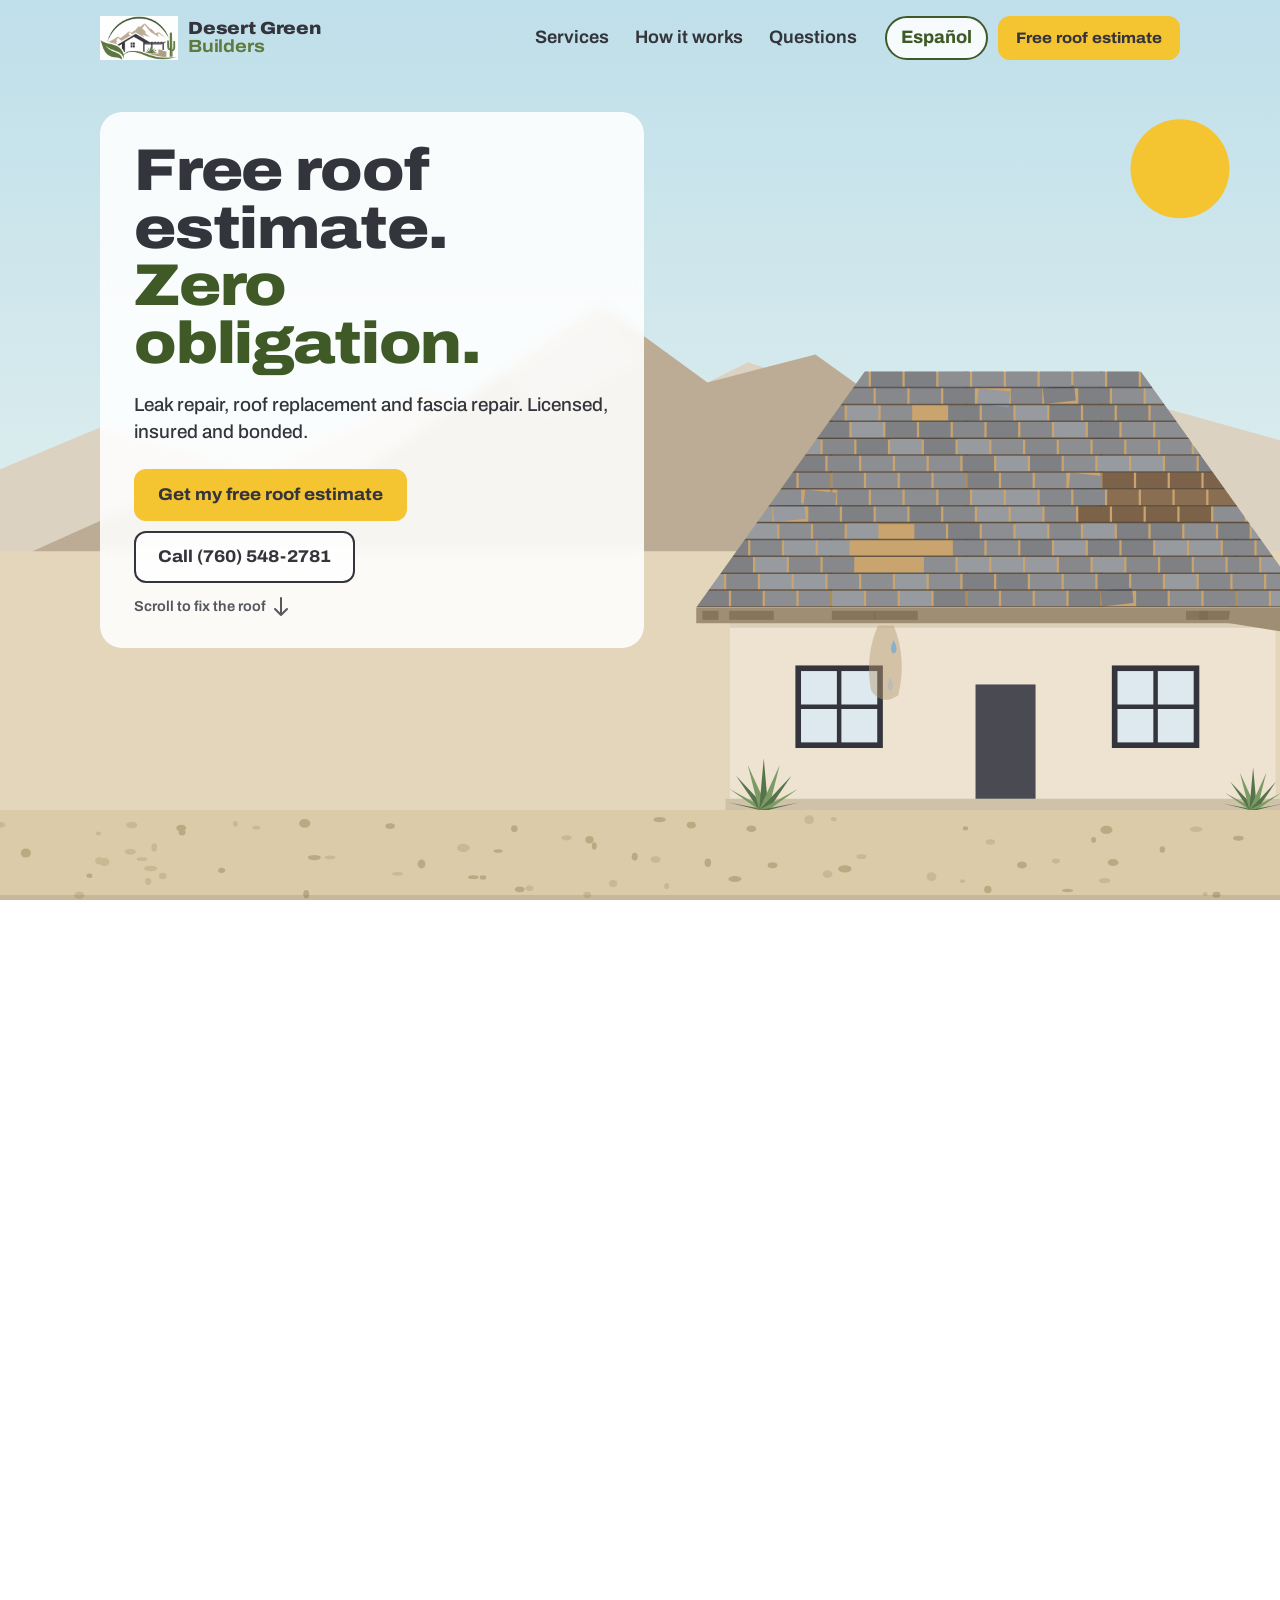
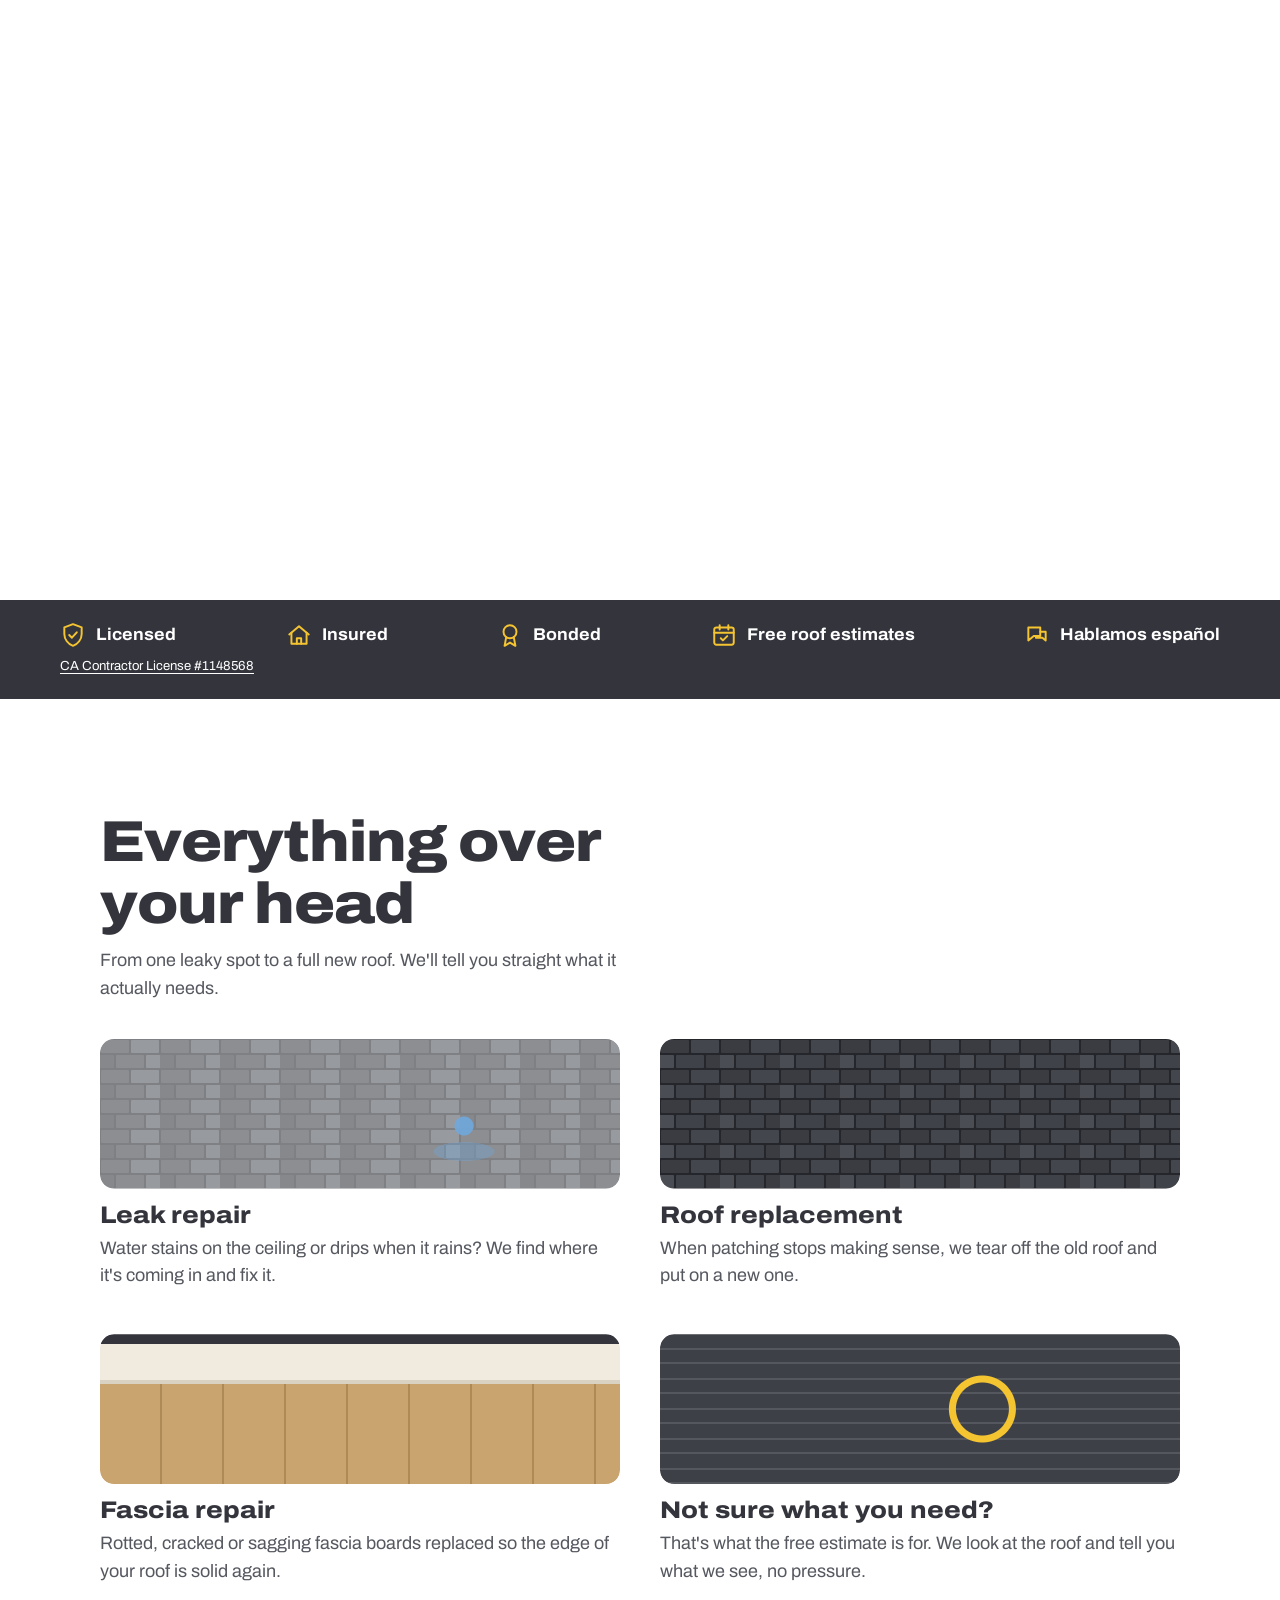
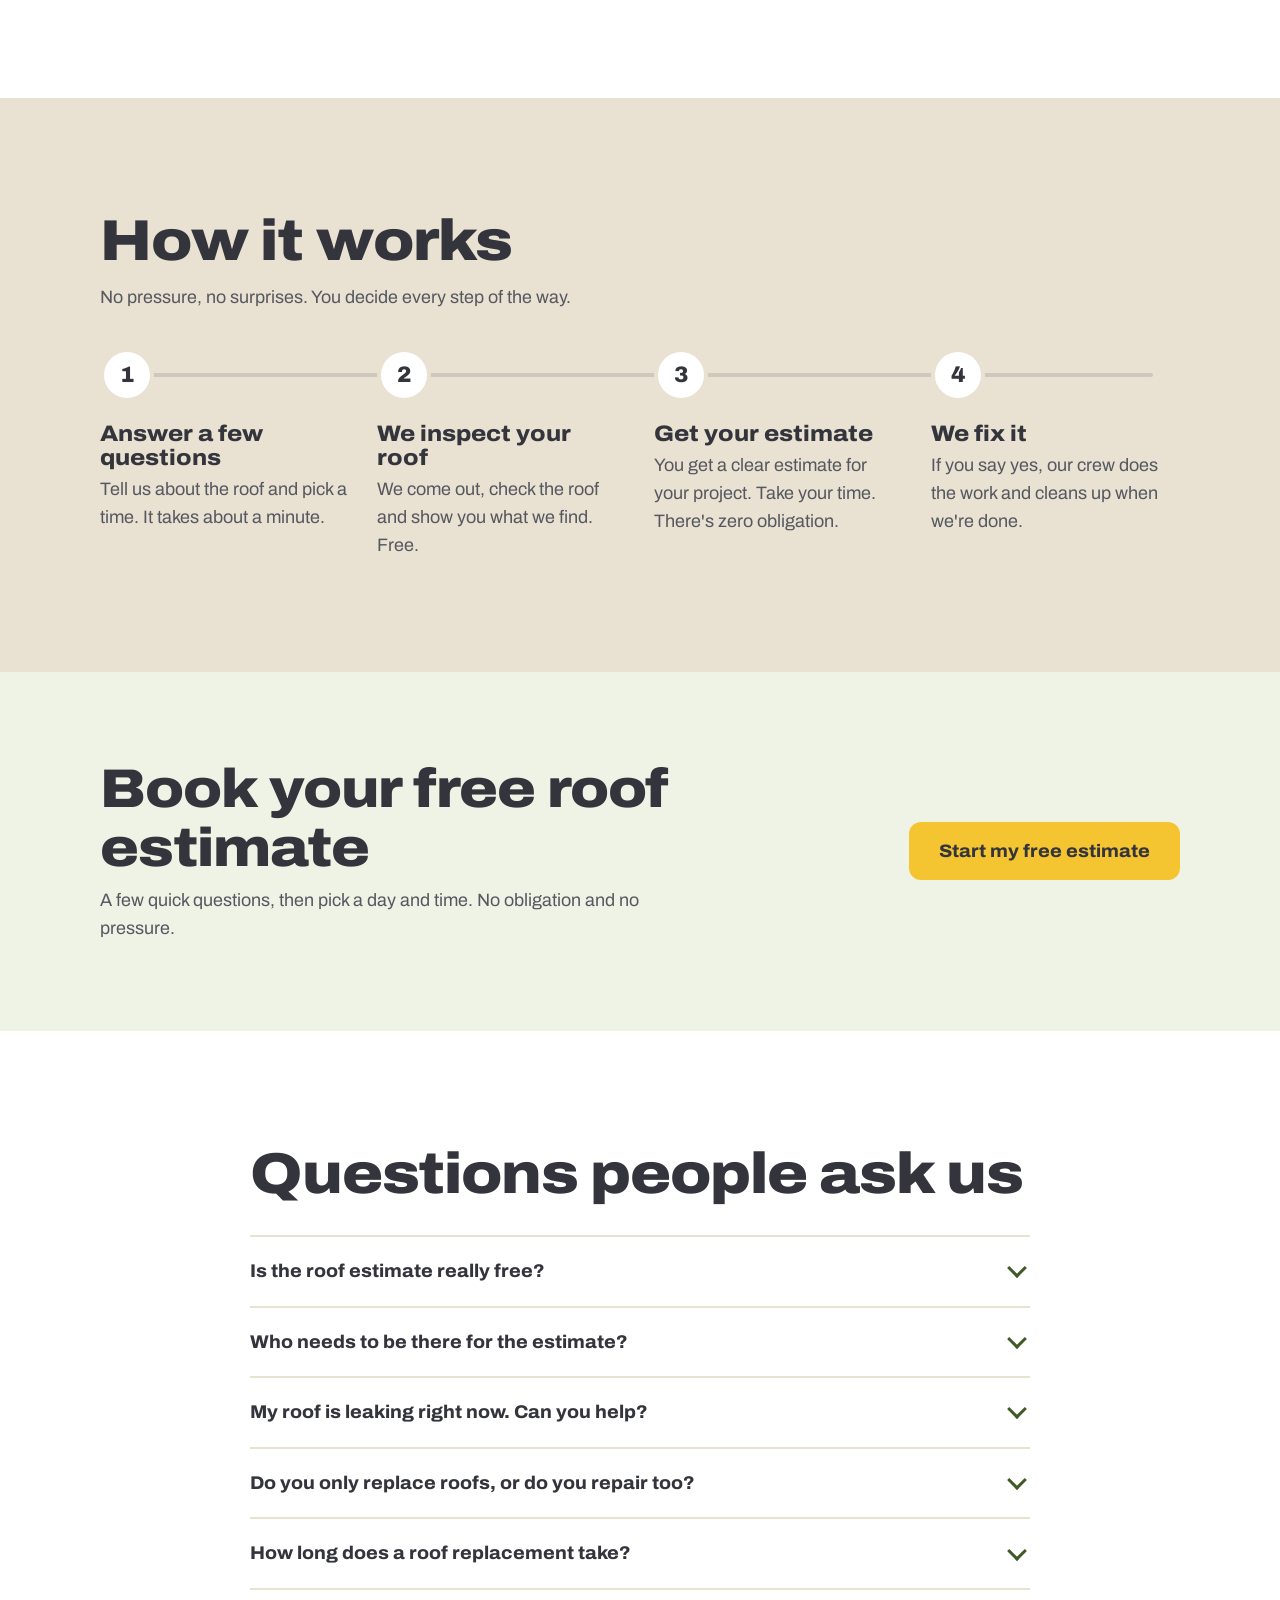
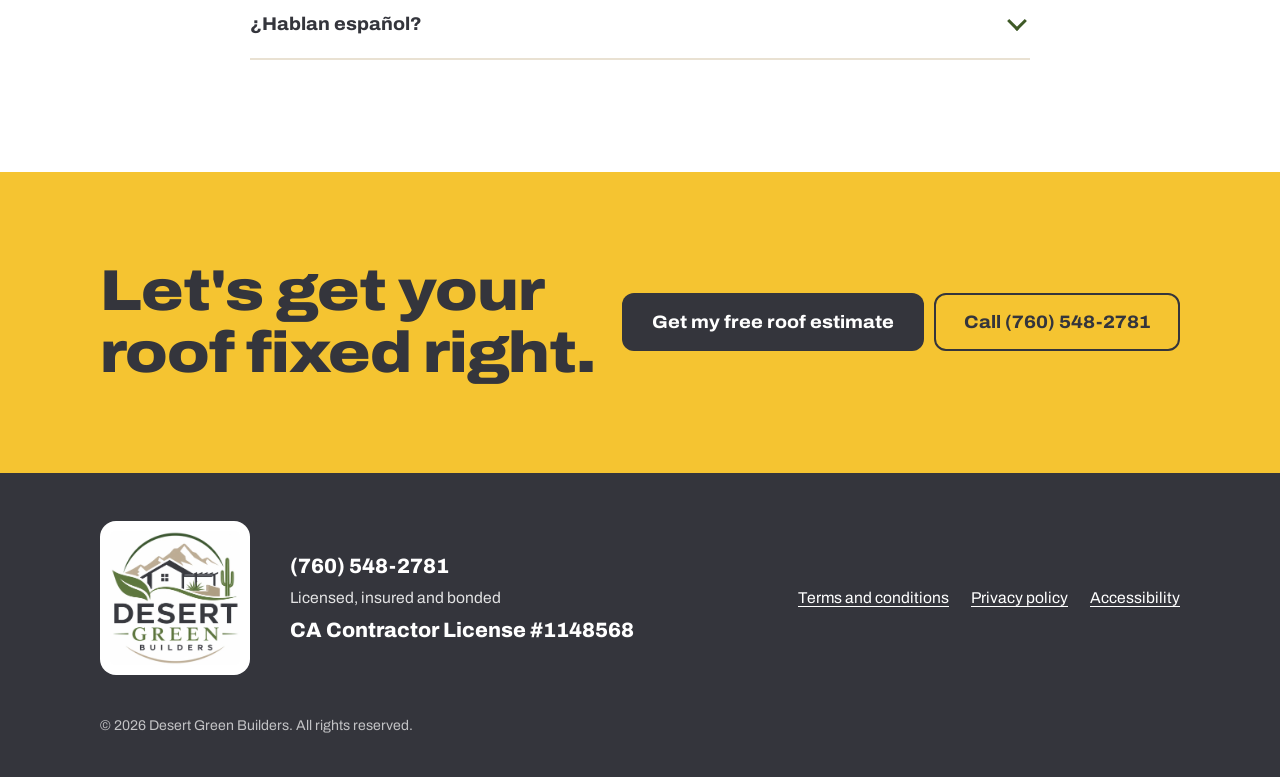
==== commit 097f2c52: "Full-screen phone layout and a Next button on every question On phones the booking pages now fill th" ====
--- a/roofing/index.html
+++ b/roofing/index.html
@@ -24,8 +24,8 @@
   <link rel="preconnect" href="https://fonts.googleapis.com">
   <link rel="preconnect" href="https://fonts.gstatic.com" crossorigin>
   <link href="https://fonts.googleapis.com/css2?family=Archivo:wdth,wght@62..125,100..900&display=swap" rel="stylesheet">
-  <link rel="stylesheet" href="../assets/css/styles.css?v=202610140521">
-  <link rel="stylesheet" href="assets/roof.css?v=202610140521">
+  <link rel="stylesheet" href="../assets/css/styles.css?v=202610141322">
+  <link rel="stylesheet" href="assets/roof.css?v=202610141322">
 
   <script type="application/ld+json">
   {
@@ -293,13 +293,13 @@
     <a class="btn btn--sun" href="estimate" data-i18n="r.cta.short">Free roof estimate</a>
   </div>
 
-  <script src="../assets/js/attribution.js?v=202610140521"></script>
-  <script src="../assets/js/config.js?v=202610140521"></script>
-  <script src="assets/es.js?v=202610140521"></script>
-  <script src="../assets/js/i18n.js?v=202610140521"></script>
-  <script src="../assets/vendor/gsap.min.js?v=202610140521" defer></script>
-  <script src="../assets/vendor/ScrollTrigger.min.js?v=202610140521" defer></script>
-  <script src="assets/roof.js?v=202610140521" defer></script>
-  <script src="../assets/js/main.js?v=202610140521" defer></script>
+  <script src="../assets/js/attribution.js?v=202610141322"></script>
+  <script src="../assets/js/config.js?v=202610141322"></script>
+  <script src="assets/es.js?v=202610141322"></script>
+  <script src="../assets/js/i18n.js?v=202610141322"></script>
+  <script src="../assets/vendor/gsap.min.js?v=202610141322" defer></script>
+  <script src="../assets/vendor/ScrollTrigger.min.js?v=202610141322" defer></script>
+  <script src="assets/roof.js?v=202610141322" defer></script>
+  <script src="../assets/js/main.js?v=202610141322" defer></script>
 </body>
 </html>
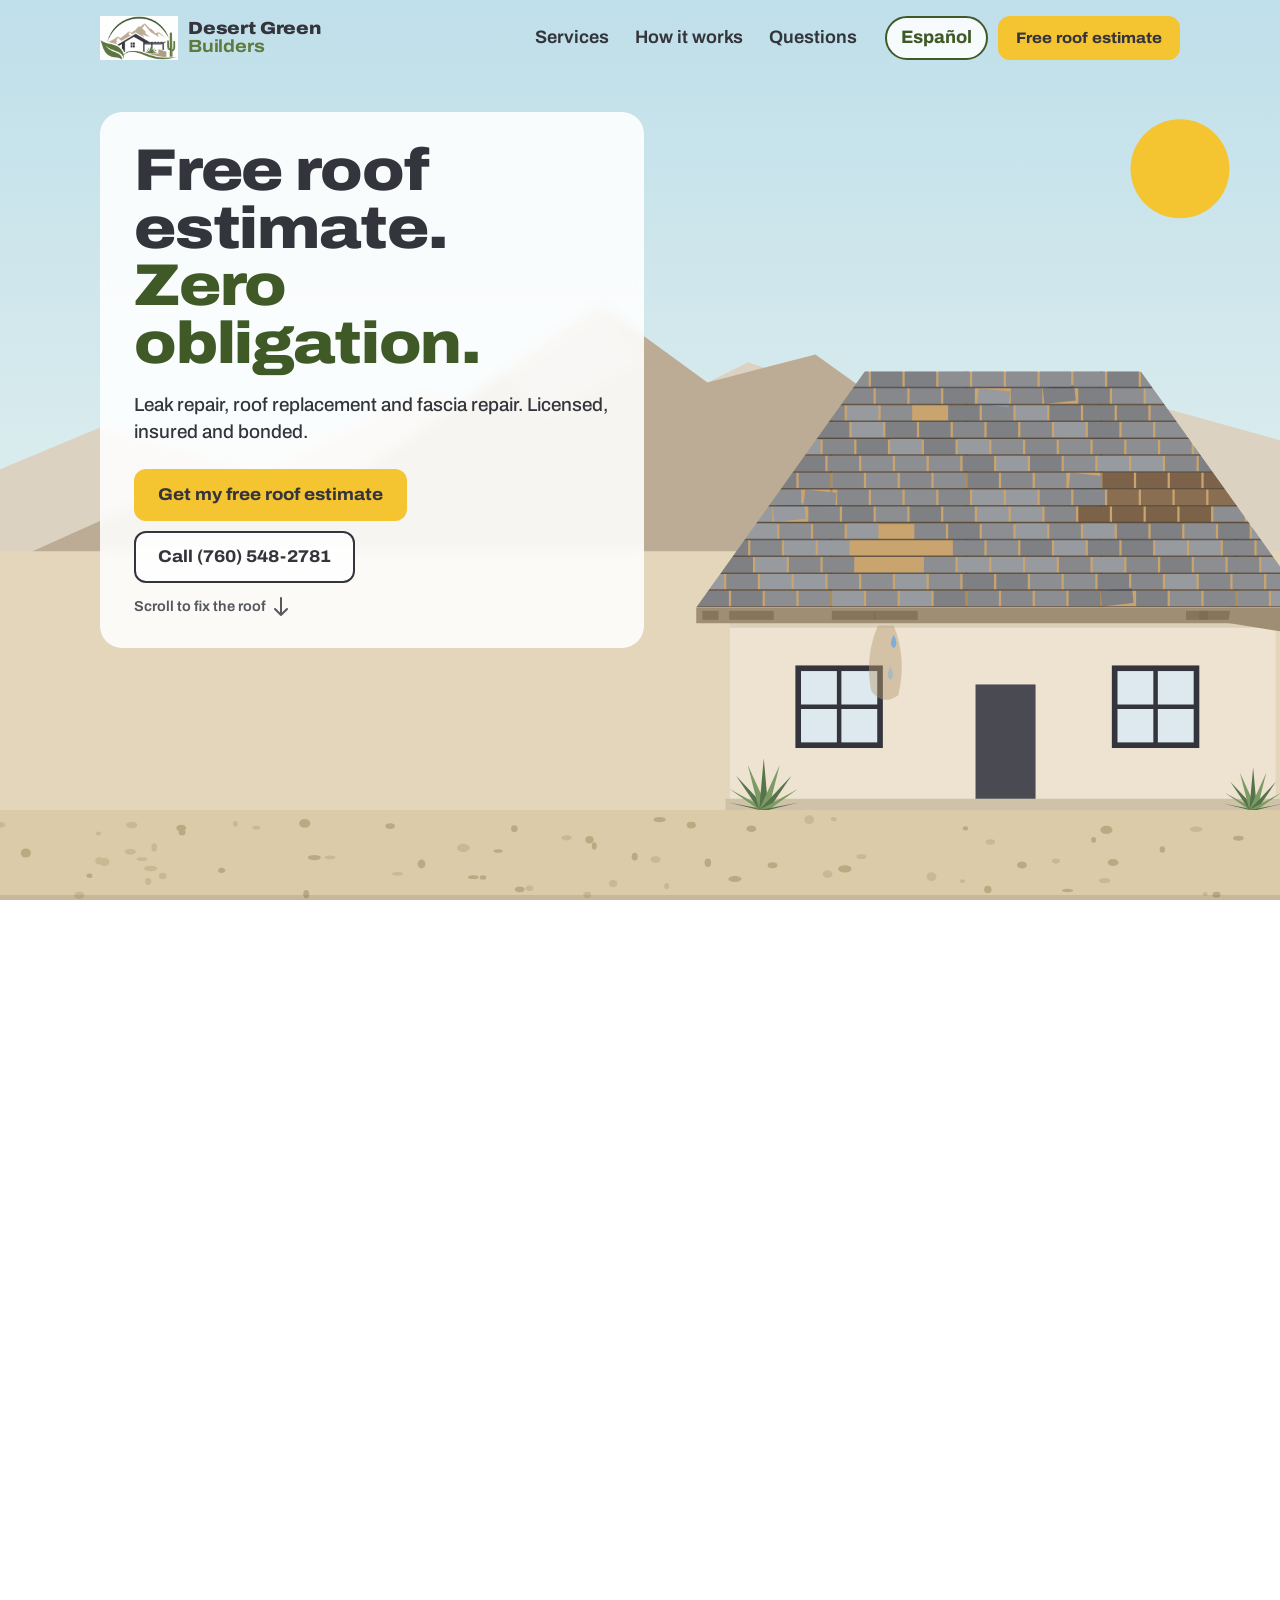
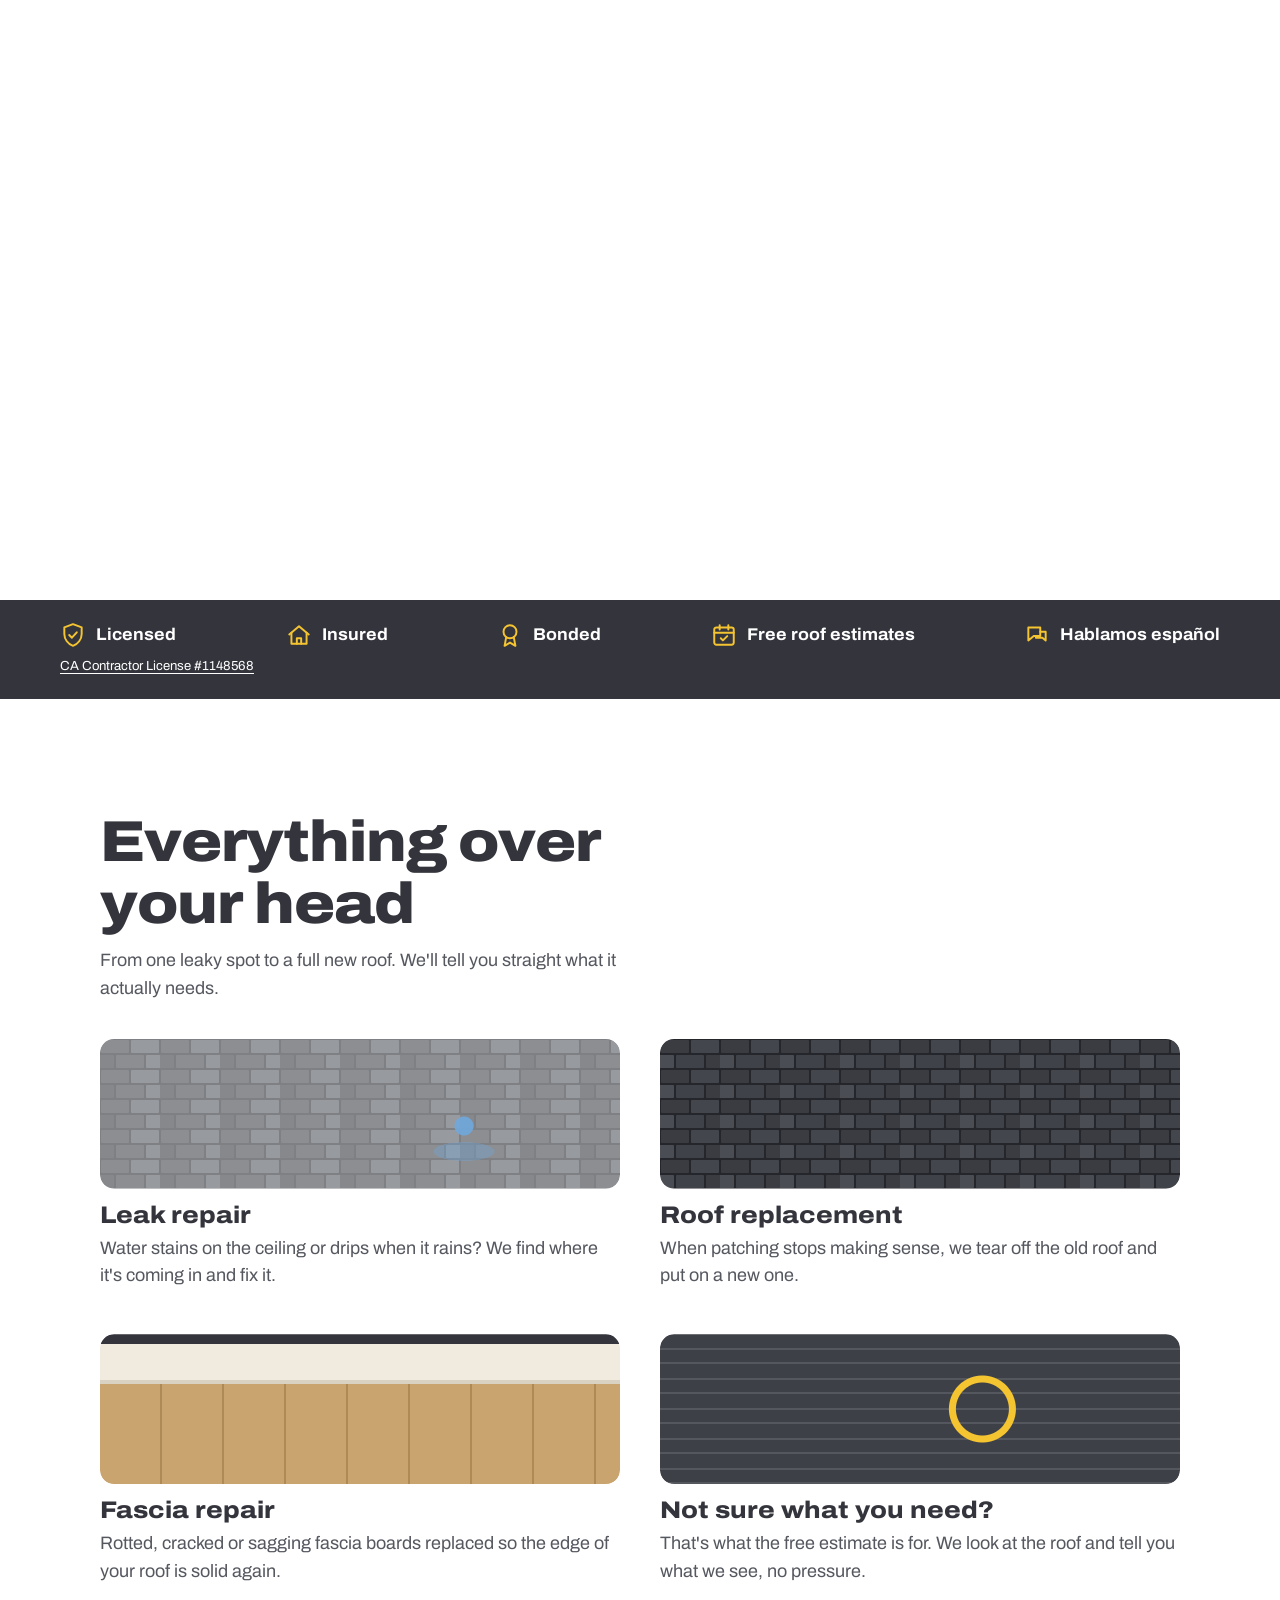
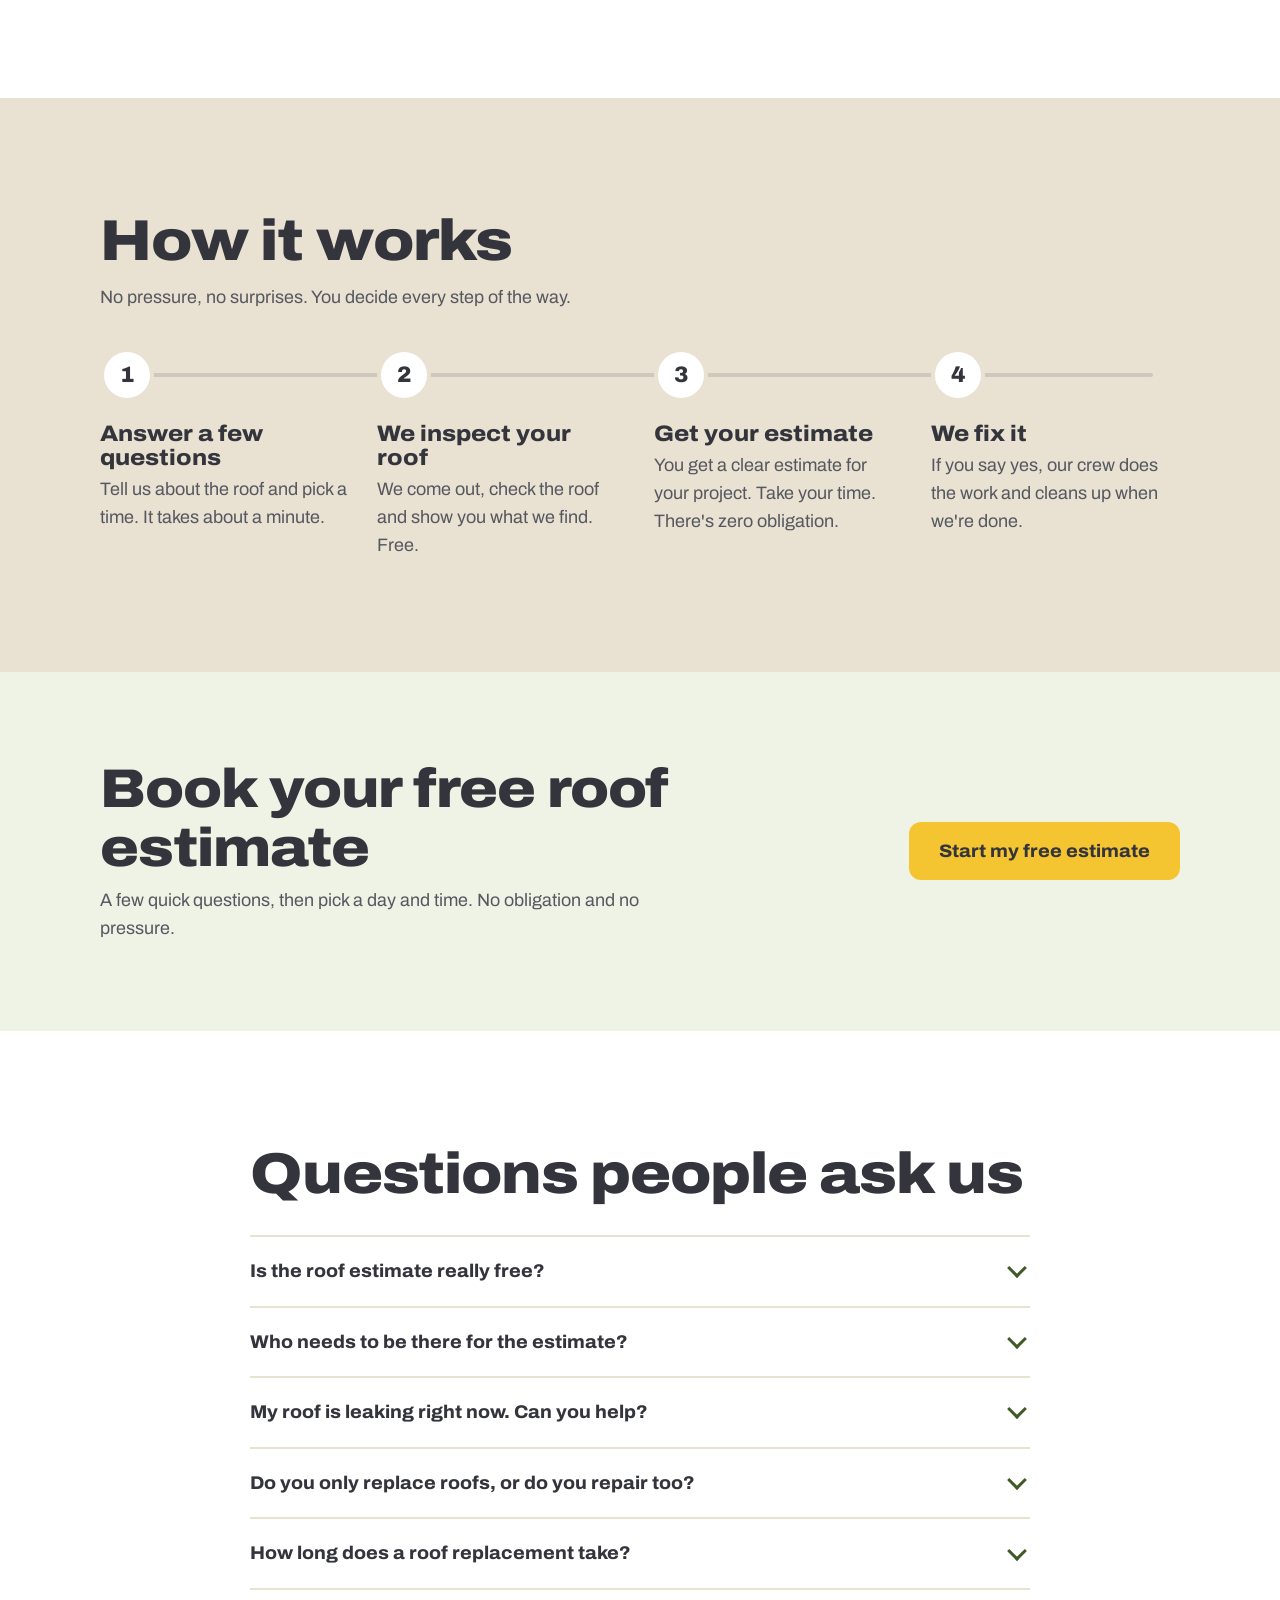
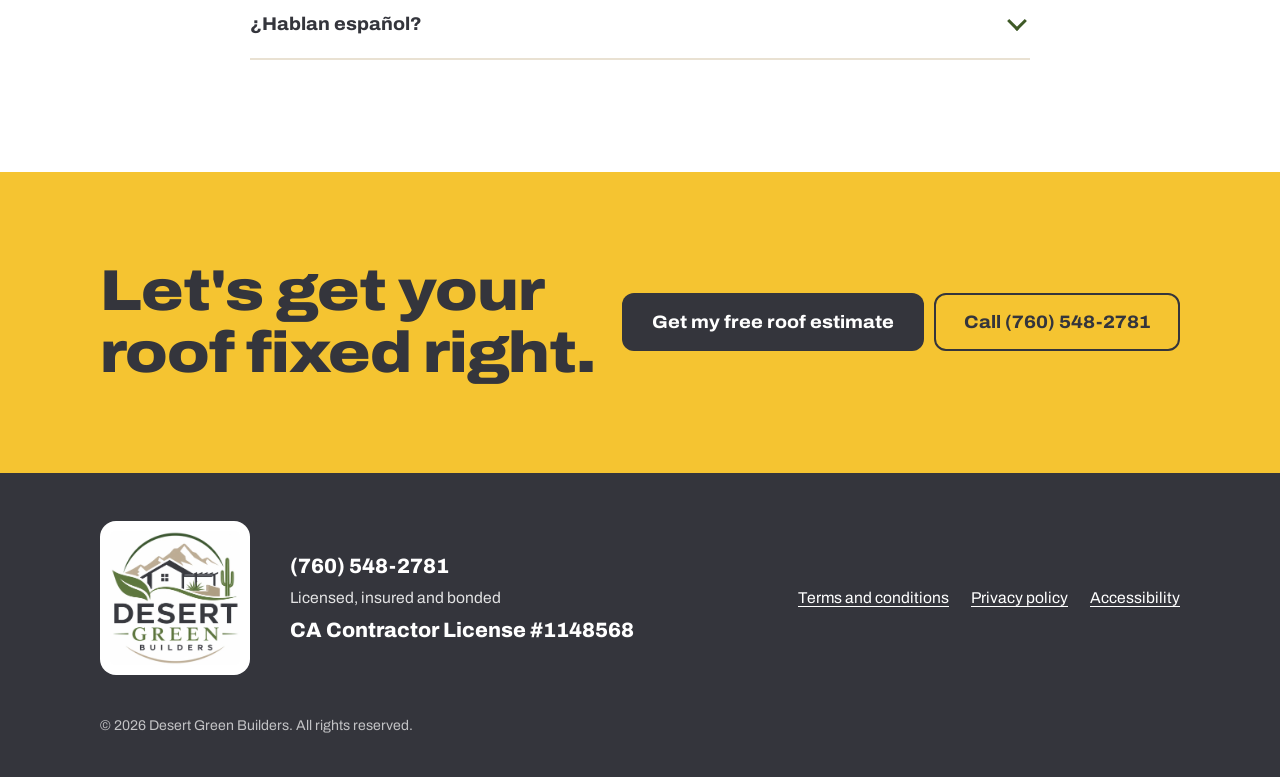
==== commit 3d77a43e: "Restyle the booking pages as a compact centered card Following the owner's reference: a white card c" ====
--- a/roofing/index.html
+++ b/roofing/index.html
@@ -24,8 +24,8 @@
   <link rel="preconnect" href="https://fonts.googleapis.com">
   <link rel="preconnect" href="https://fonts.gstatic.com" crossorigin>
   <link href="https://fonts.googleapis.com/css2?family=Archivo:wdth,wght@62..125,100..900&display=swap" rel="stylesheet">
-  <link rel="stylesheet" href="../assets/css/styles.css?v=202610141322">
-  <link rel="stylesheet" href="assets/roof.css?v=202610141322">
+  <link rel="stylesheet" href="../assets/css/styles.css?v=202610141334">
+  <link rel="stylesheet" href="assets/roof.css?v=202610141334">
 
   <script type="application/ld+json">
   {
@@ -293,13 +293,13 @@
     <a class="btn btn--sun" href="estimate" data-i18n="r.cta.short">Free roof estimate</a>
   </div>
 
-  <script src="../assets/js/attribution.js?v=202610141322"></script>
-  <script src="../assets/js/config.js?v=202610141322"></script>
-  <script src="assets/es.js?v=202610141322"></script>
-  <script src="../assets/js/i18n.js?v=202610141322"></script>
-  <script src="../assets/vendor/gsap.min.js?v=202610141322" defer></script>
-  <script src="../assets/vendor/ScrollTrigger.min.js?v=202610141322" defer></script>
-  <script src="assets/roof.js?v=202610141322" defer></script>
-  <script src="../assets/js/main.js?v=202610141322" defer></script>
+  <script src="../assets/js/attribution.js?v=202610141334"></script>
+  <script src="../assets/js/config.js?v=202610141334"></script>
+  <script src="assets/es.js?v=202610141334"></script>
+  <script src="../assets/js/i18n.js?v=202610141334"></script>
+  <script src="../assets/vendor/gsap.min.js?v=202610141334" defer></script>
+  <script src="../assets/vendor/ScrollTrigger.min.js?v=202610141334" defer></script>
+  <script src="assets/roof.js?v=202610141334" defer></script>
+  <script src="../assets/js/main.js?v=202610141334" defer></script>
 </body>
 </html>
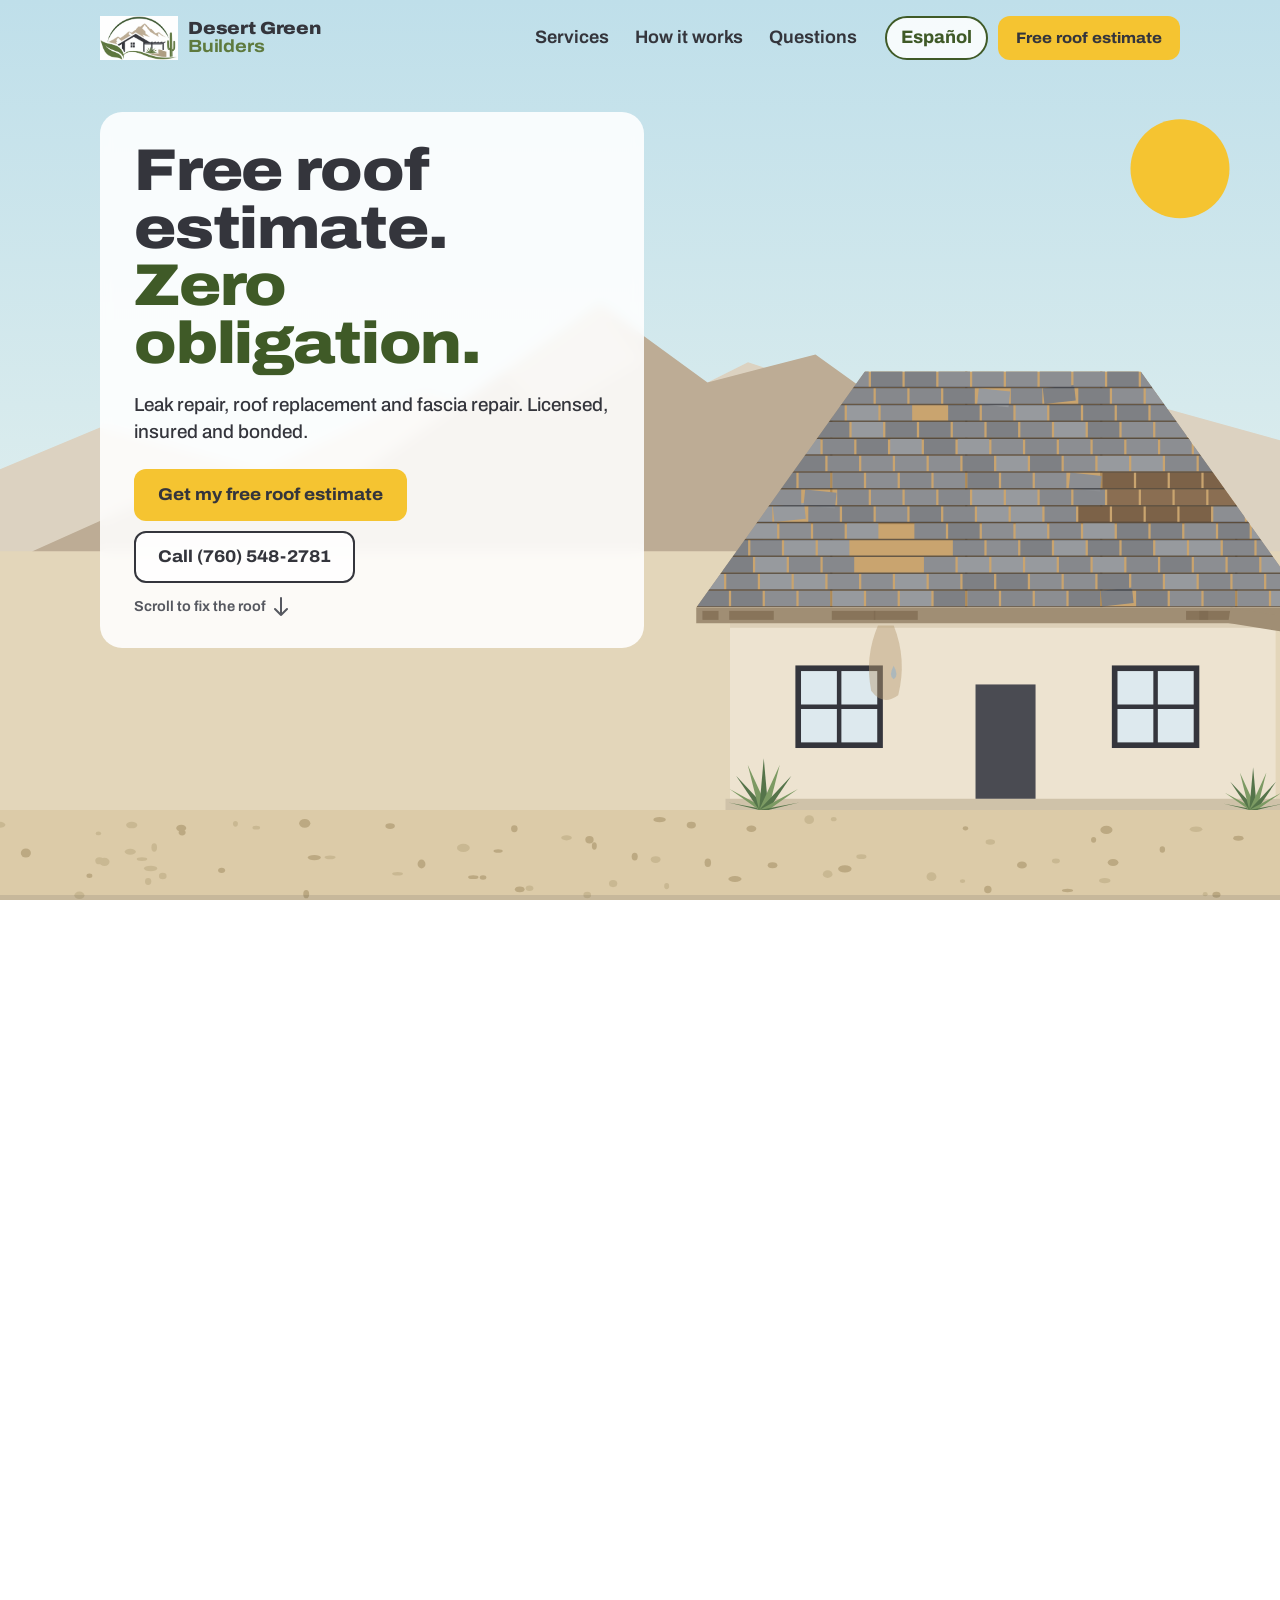
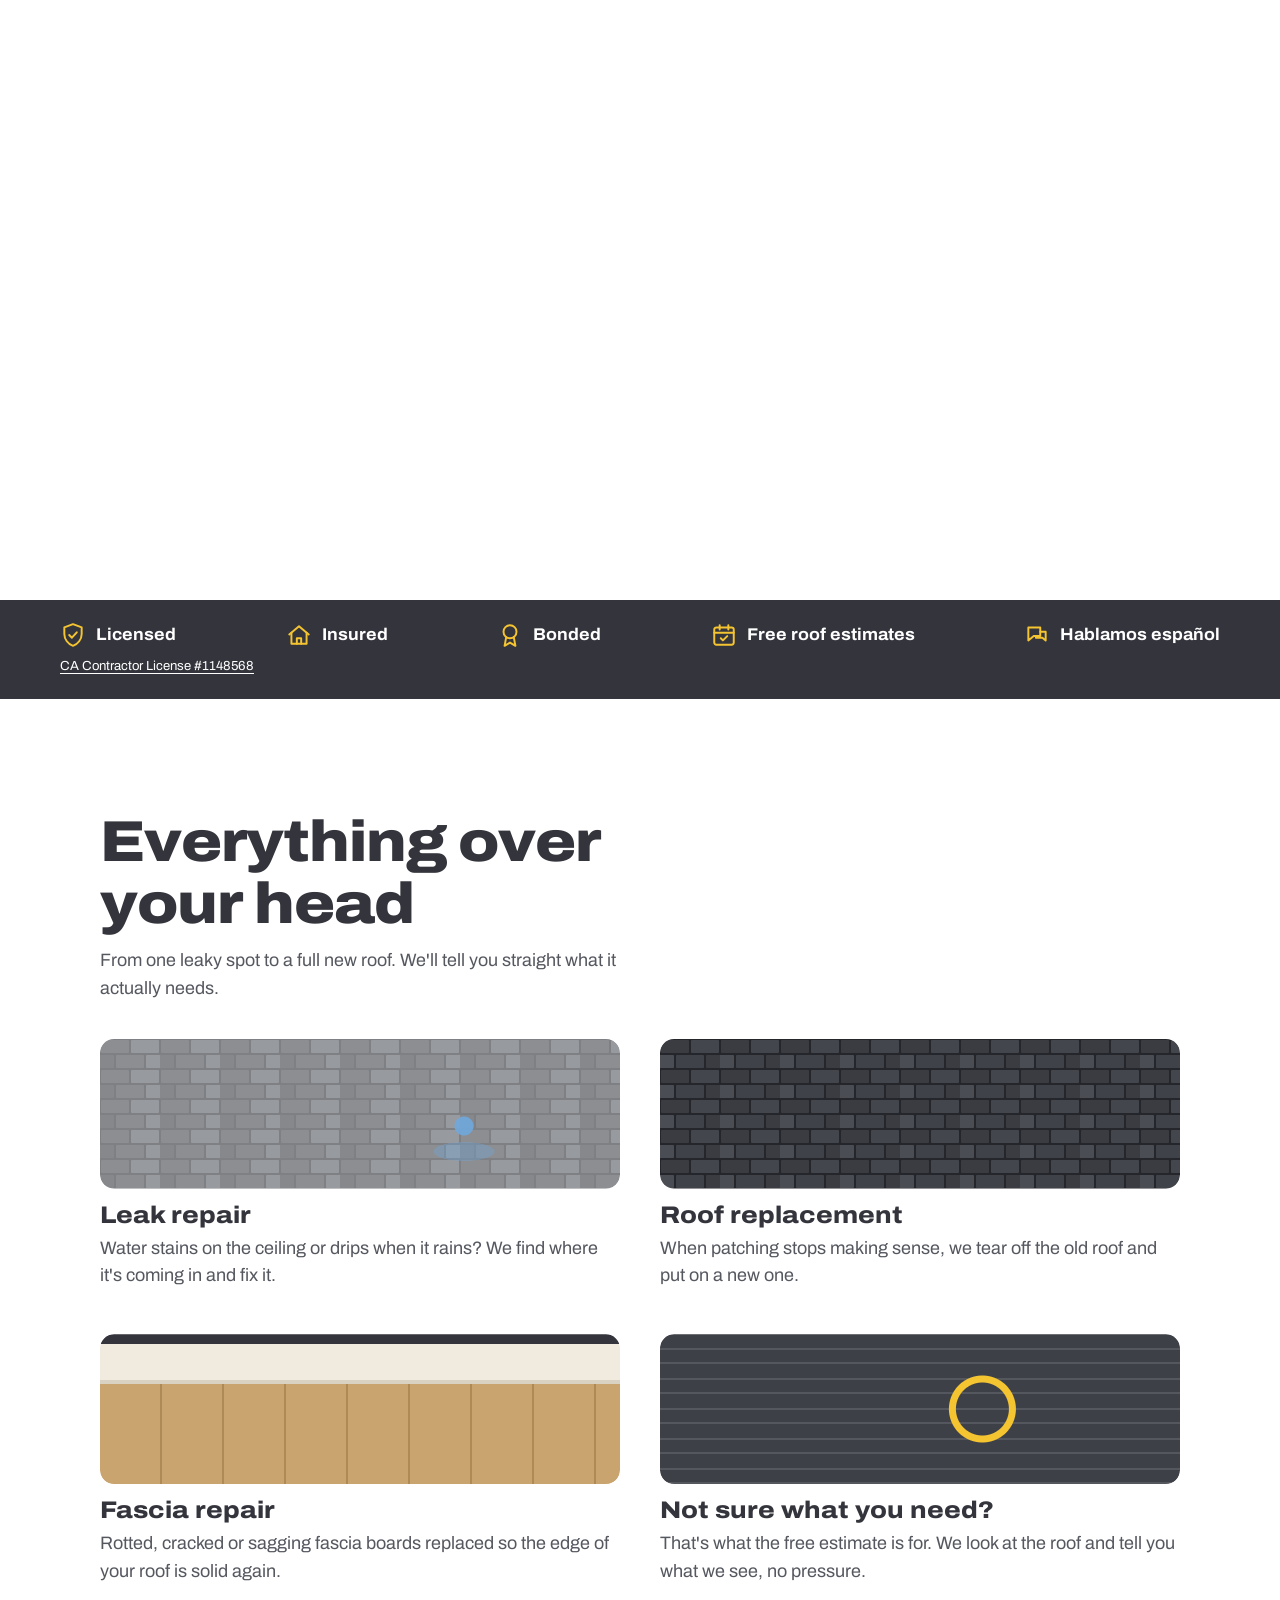
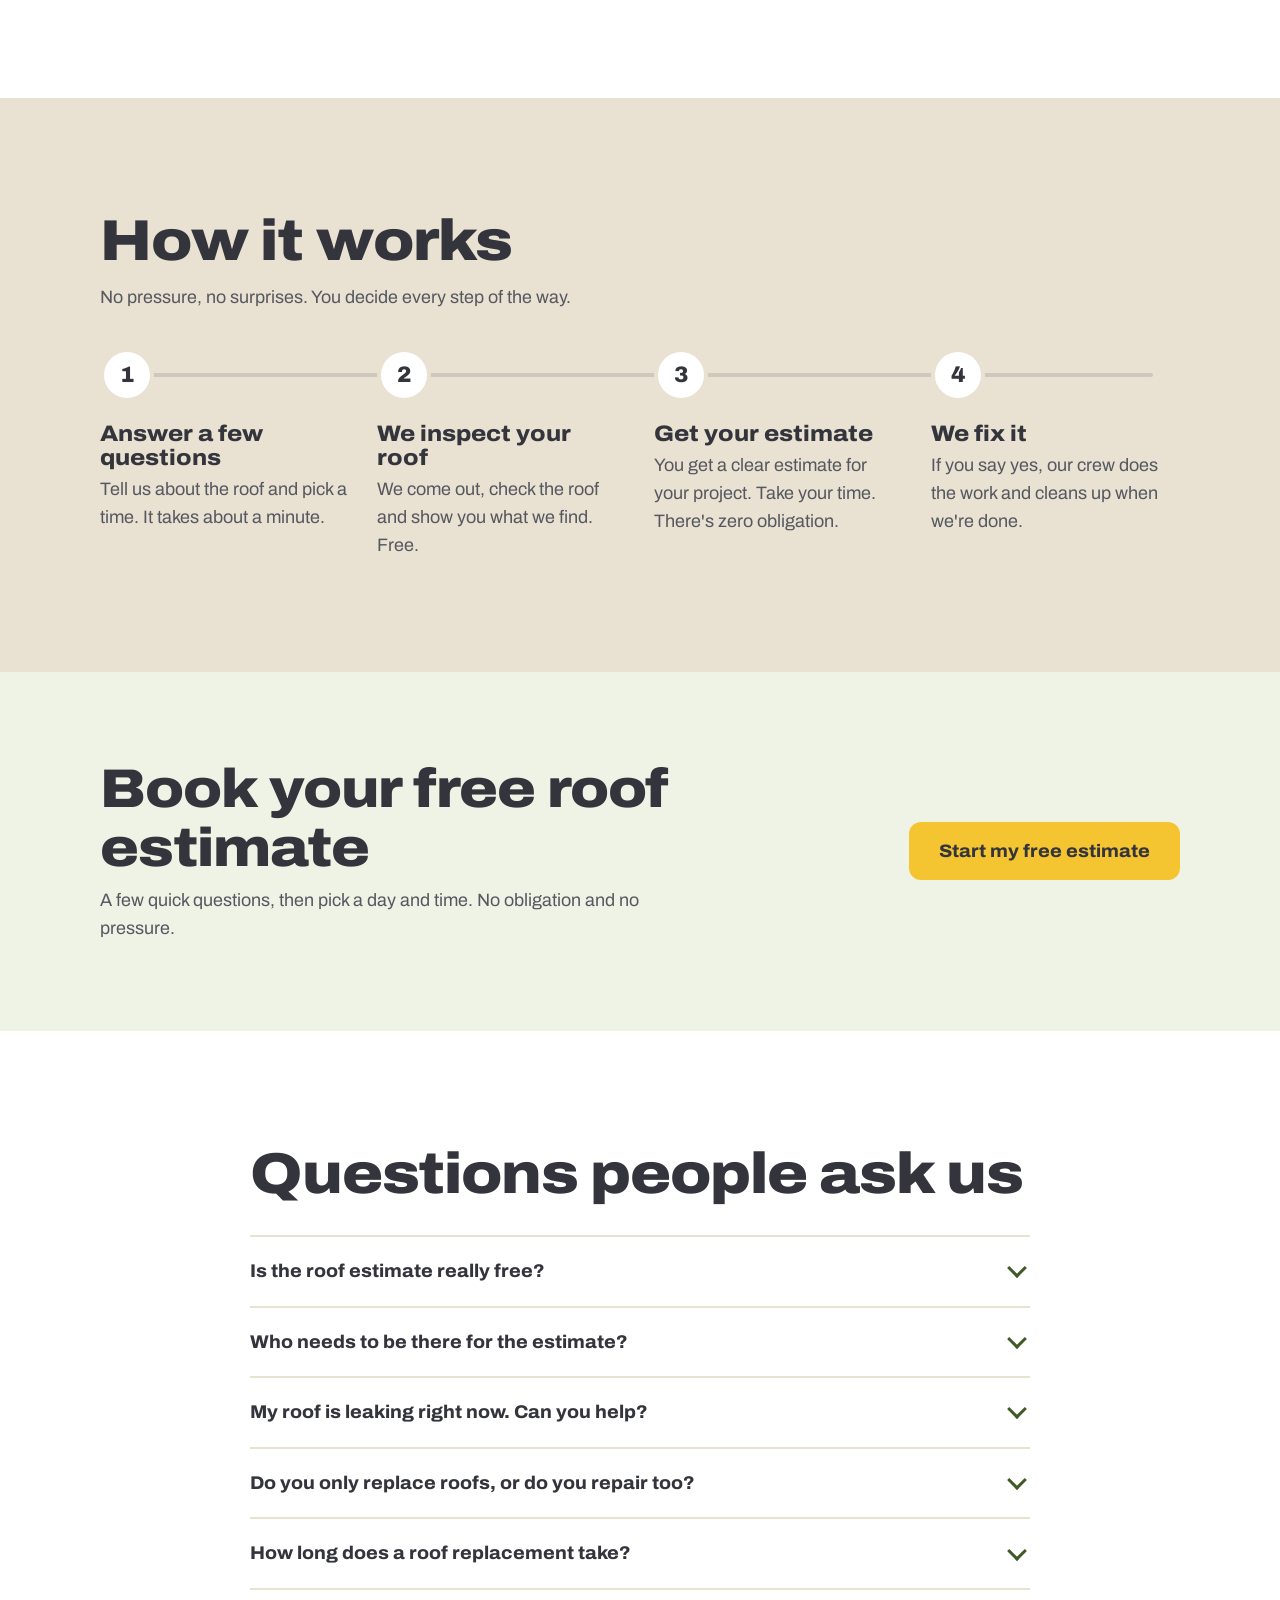
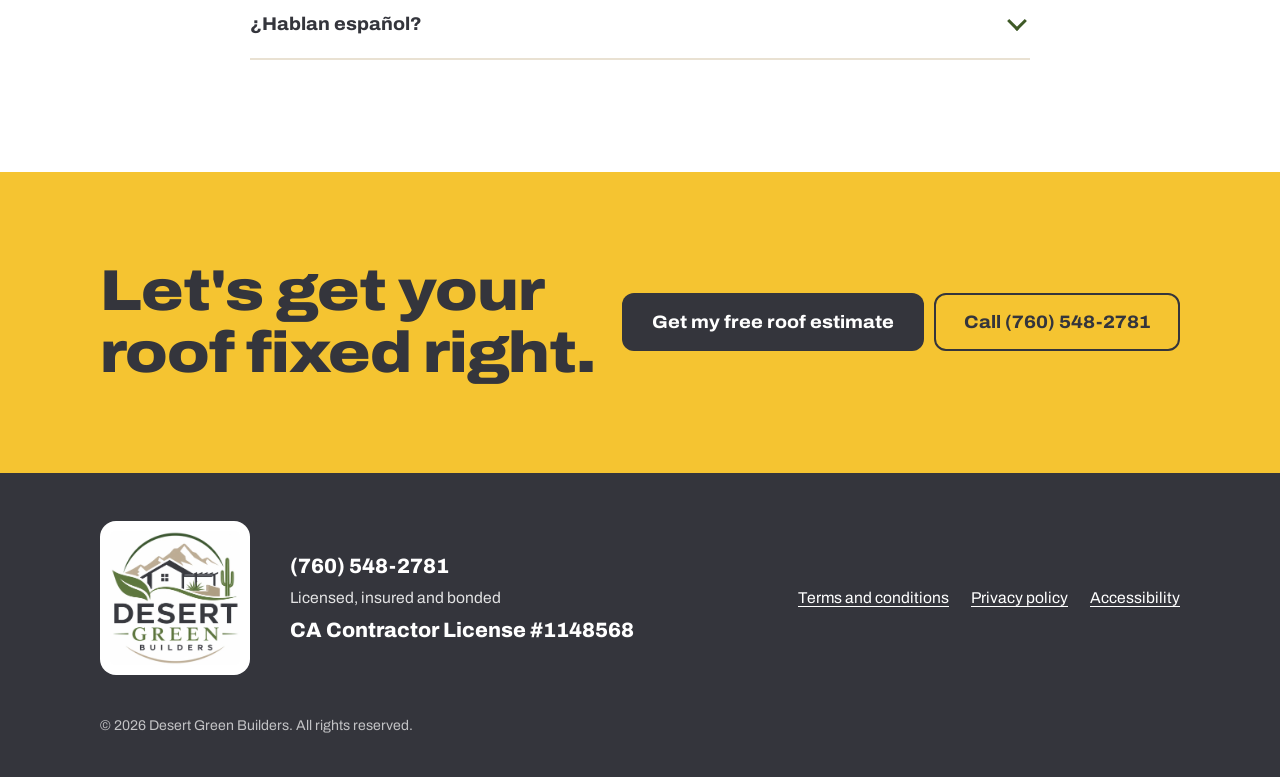
==== commit 340259a9: "Drive-time-aware scheduling for the one salesman Open times now depend on the customer's ZIP: a time" ====
--- a/roofing/index.html
+++ b/roofing/index.html
@@ -24,8 +24,8 @@
   <link rel="preconnect" href="https://fonts.googleapis.com">
   <link rel="preconnect" href="https://fonts.gstatic.com" crossorigin>
   <link href="https://fonts.googleapis.com/css2?family=Archivo:wdth,wght@62..125,100..900&display=swap" rel="stylesheet">
-  <link rel="stylesheet" href="../assets/css/styles.css?v=202610141334">
-  <link rel="stylesheet" href="assets/roof.css?v=202610141334">
+  <link rel="stylesheet" href="../assets/css/styles.css?v=202610141425">
+  <link rel="stylesheet" href="assets/roof.css?v=202610141425">
 
   <script type="application/ld+json">
   {
@@ -293,13 +293,13 @@
     <a class="btn btn--sun" href="estimate" data-i18n="r.cta.short">Free roof estimate</a>
   </div>
 
-  <script src="../assets/js/attribution.js?v=202610141334"></script>
-  <script src="../assets/js/config.js?v=202610141334"></script>
-  <script src="assets/es.js?v=202610141334"></script>
-  <script src="../assets/js/i18n.js?v=202610141334"></script>
-  <script src="../assets/vendor/gsap.min.js?v=202610141334" defer></script>
-  <script src="../assets/vendor/ScrollTrigger.min.js?v=202610141334" defer></script>
-  <script src="assets/roof.js?v=202610141334" defer></script>
-  <script src="../assets/js/main.js?v=202610141334" defer></script>
+  <script src="../assets/js/attribution.js?v=202610141425"></script>
+  <script src="../assets/js/config.js?v=202610141425"></script>
+  <script src="assets/es.js?v=202610141425"></script>
+  <script src="../assets/js/i18n.js?v=202610141425"></script>
+  <script src="../assets/vendor/gsap.min.js?v=202610141425" defer></script>
+  <script src="../assets/vendor/ScrollTrigger.min.js?v=202610141425" defer></script>
+  <script src="assets/roof.js?v=202610141425" defer></script>
+  <script src="../assets/js/main.js?v=202610141425" defer></script>
 </body>
 </html>
